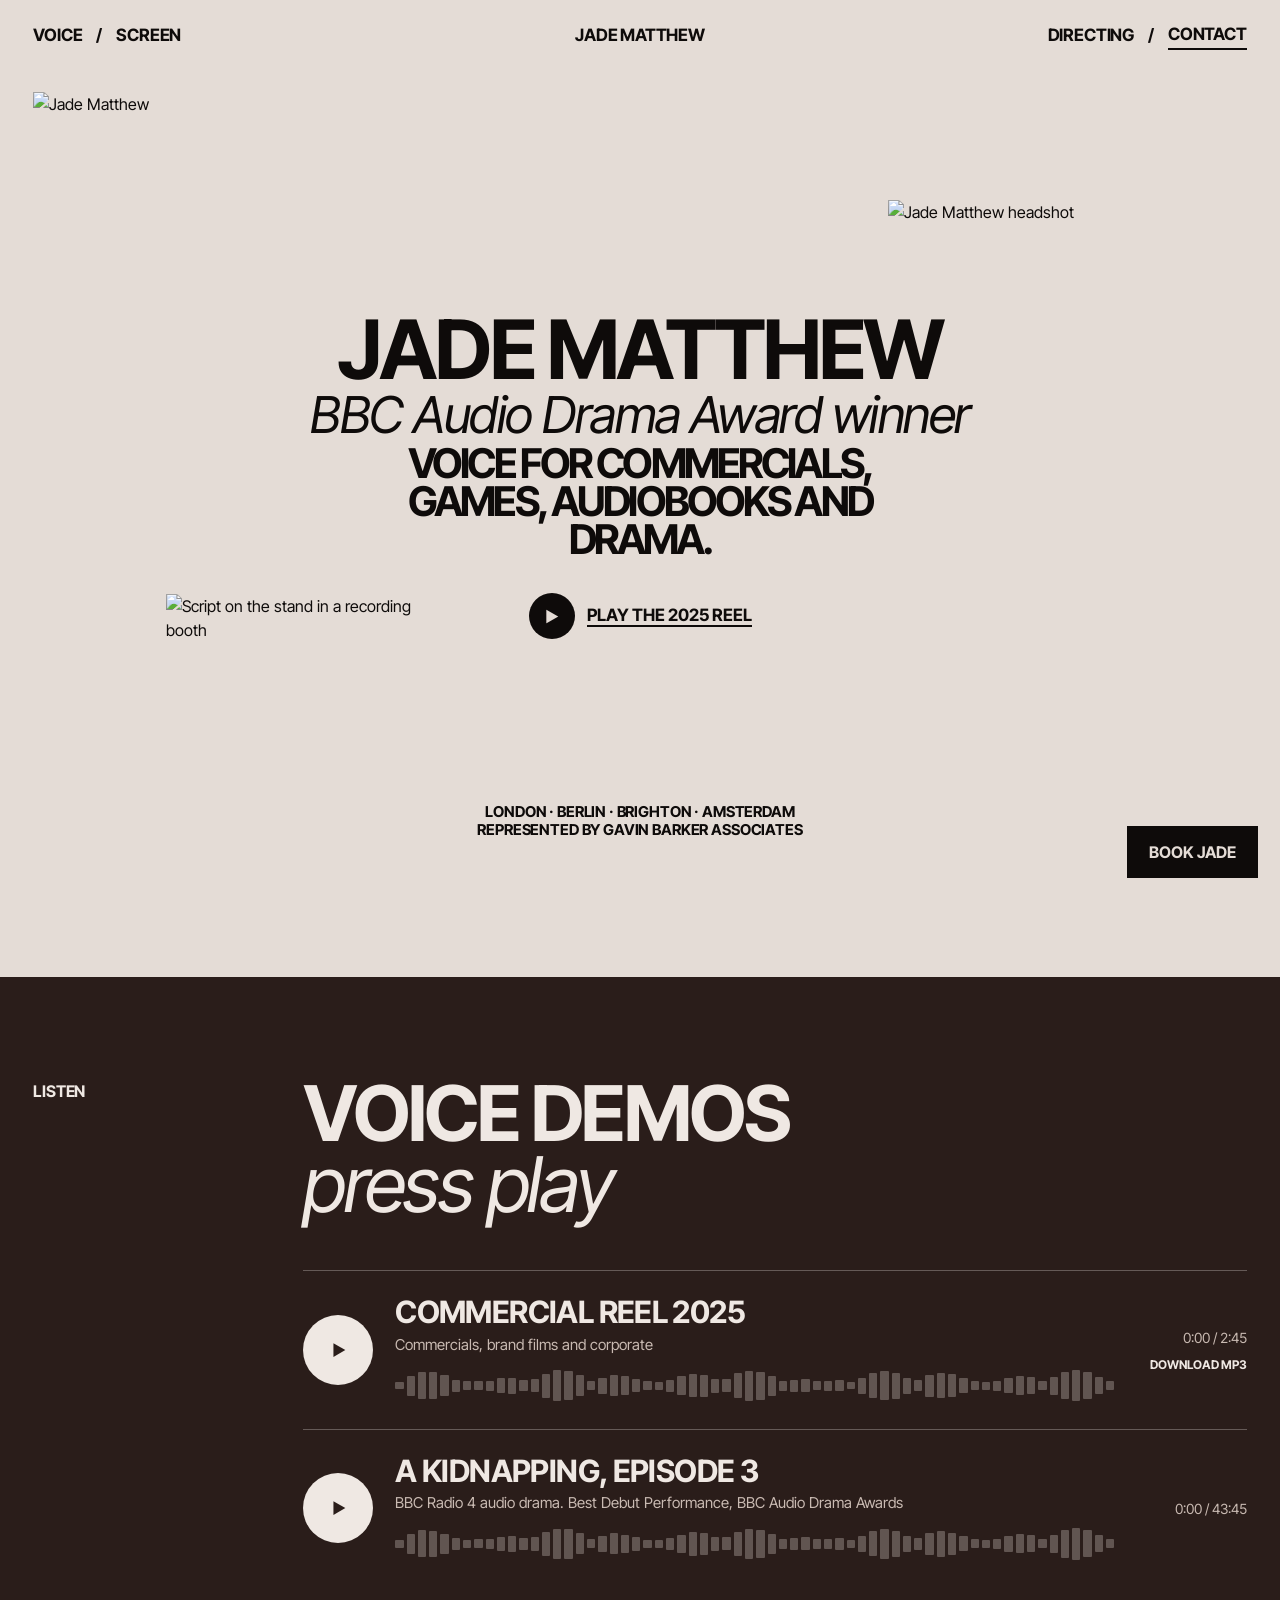
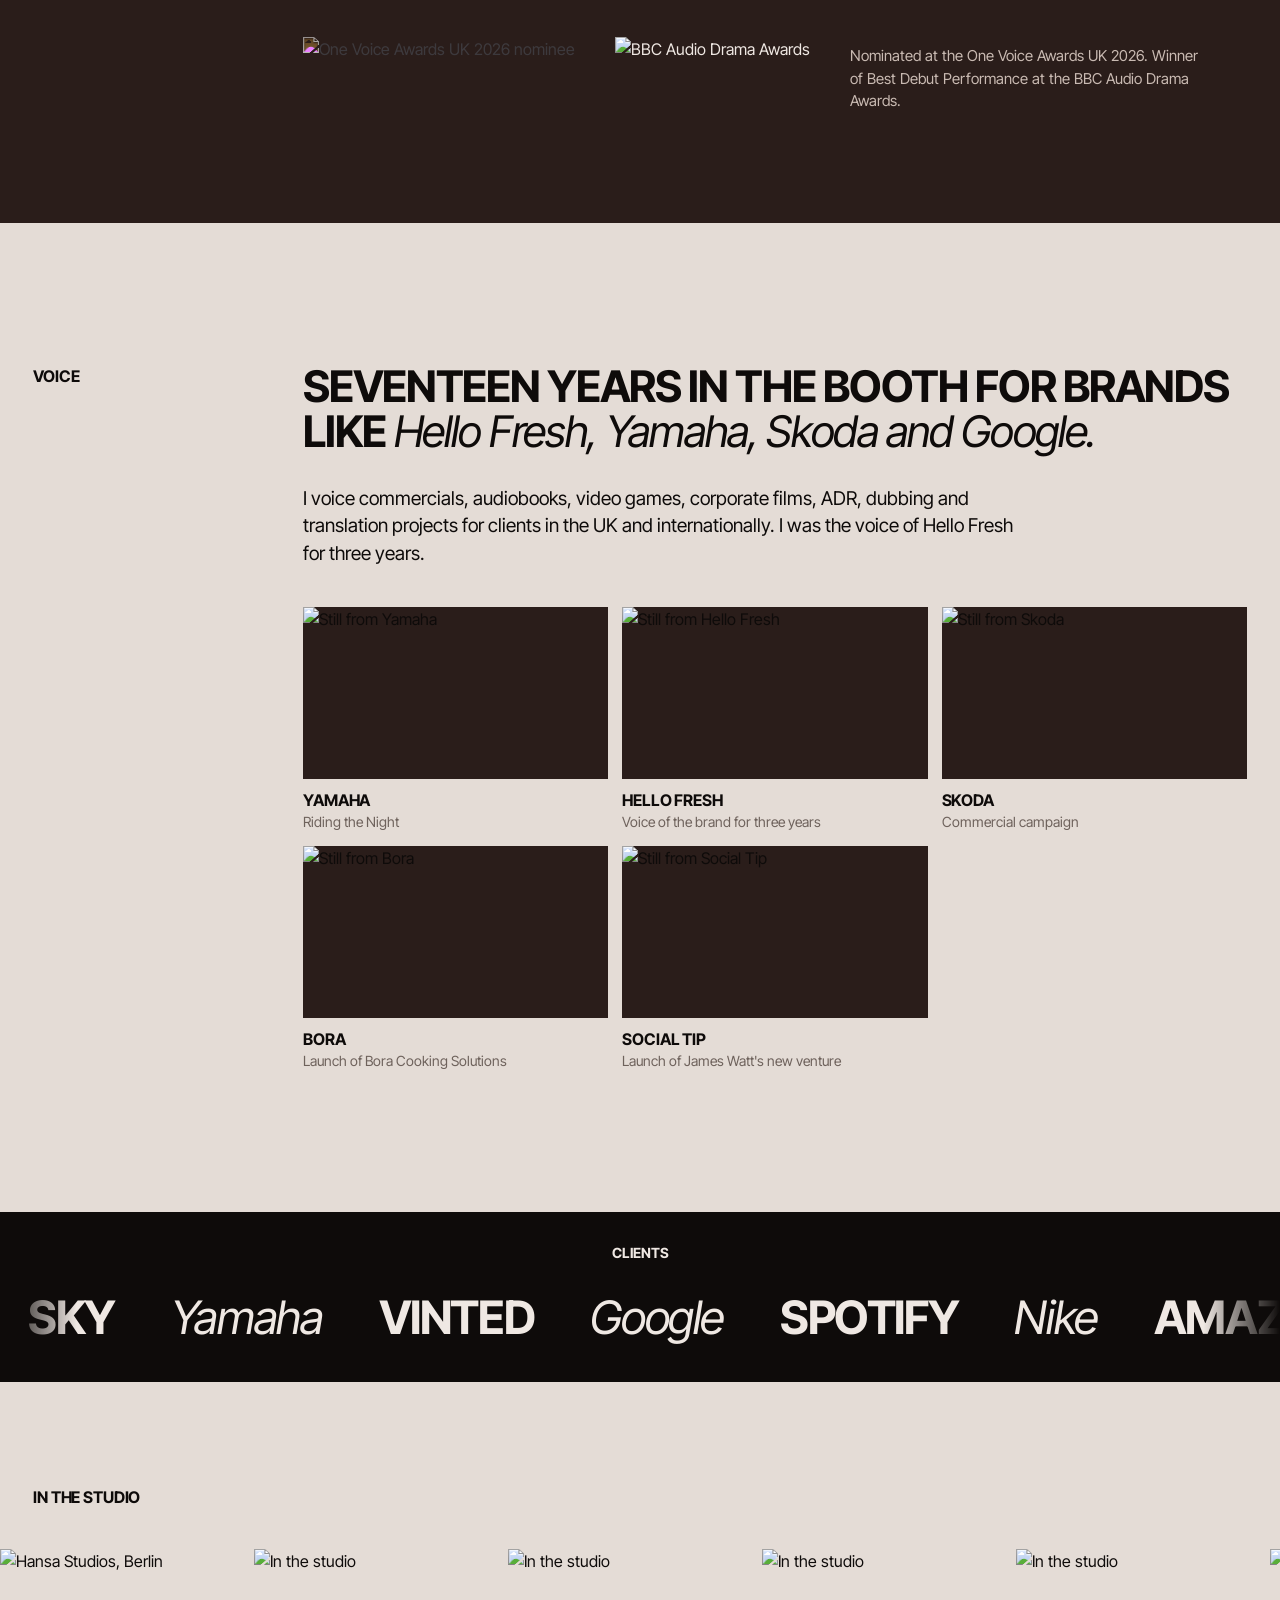
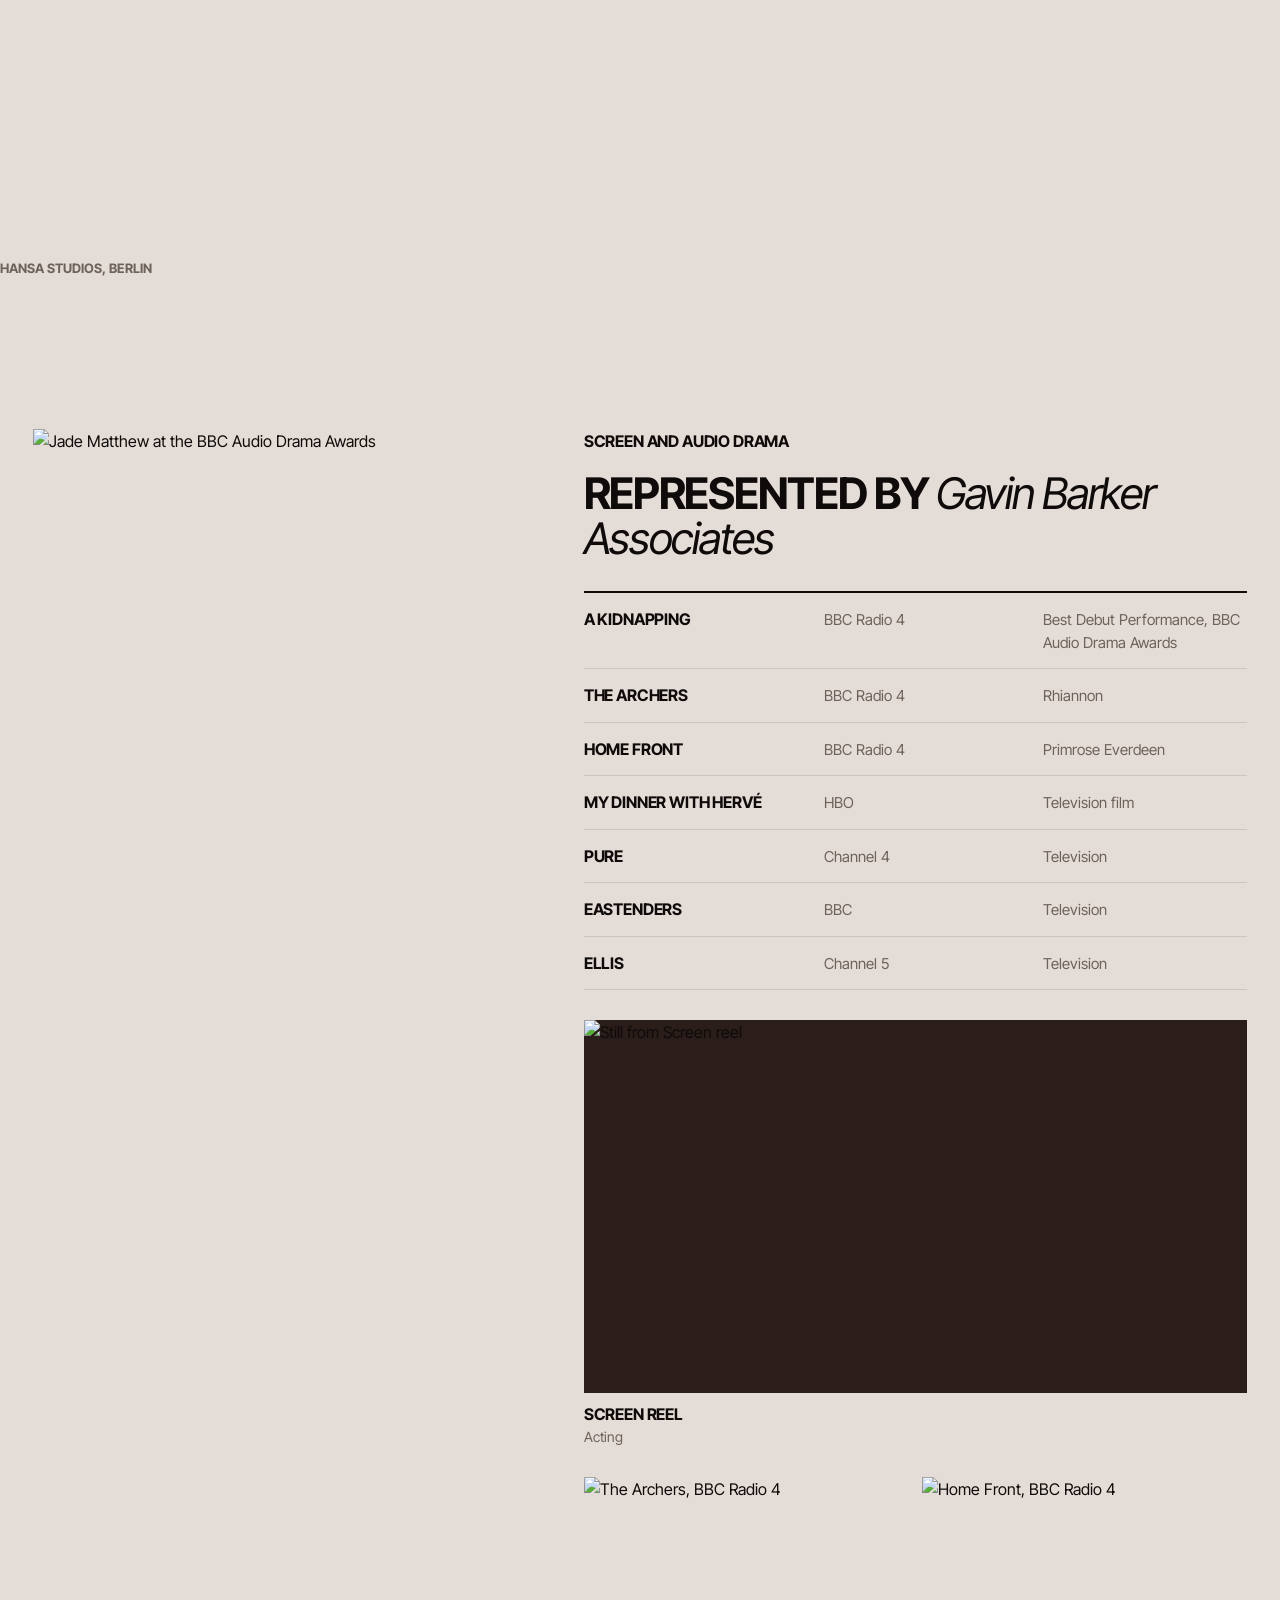
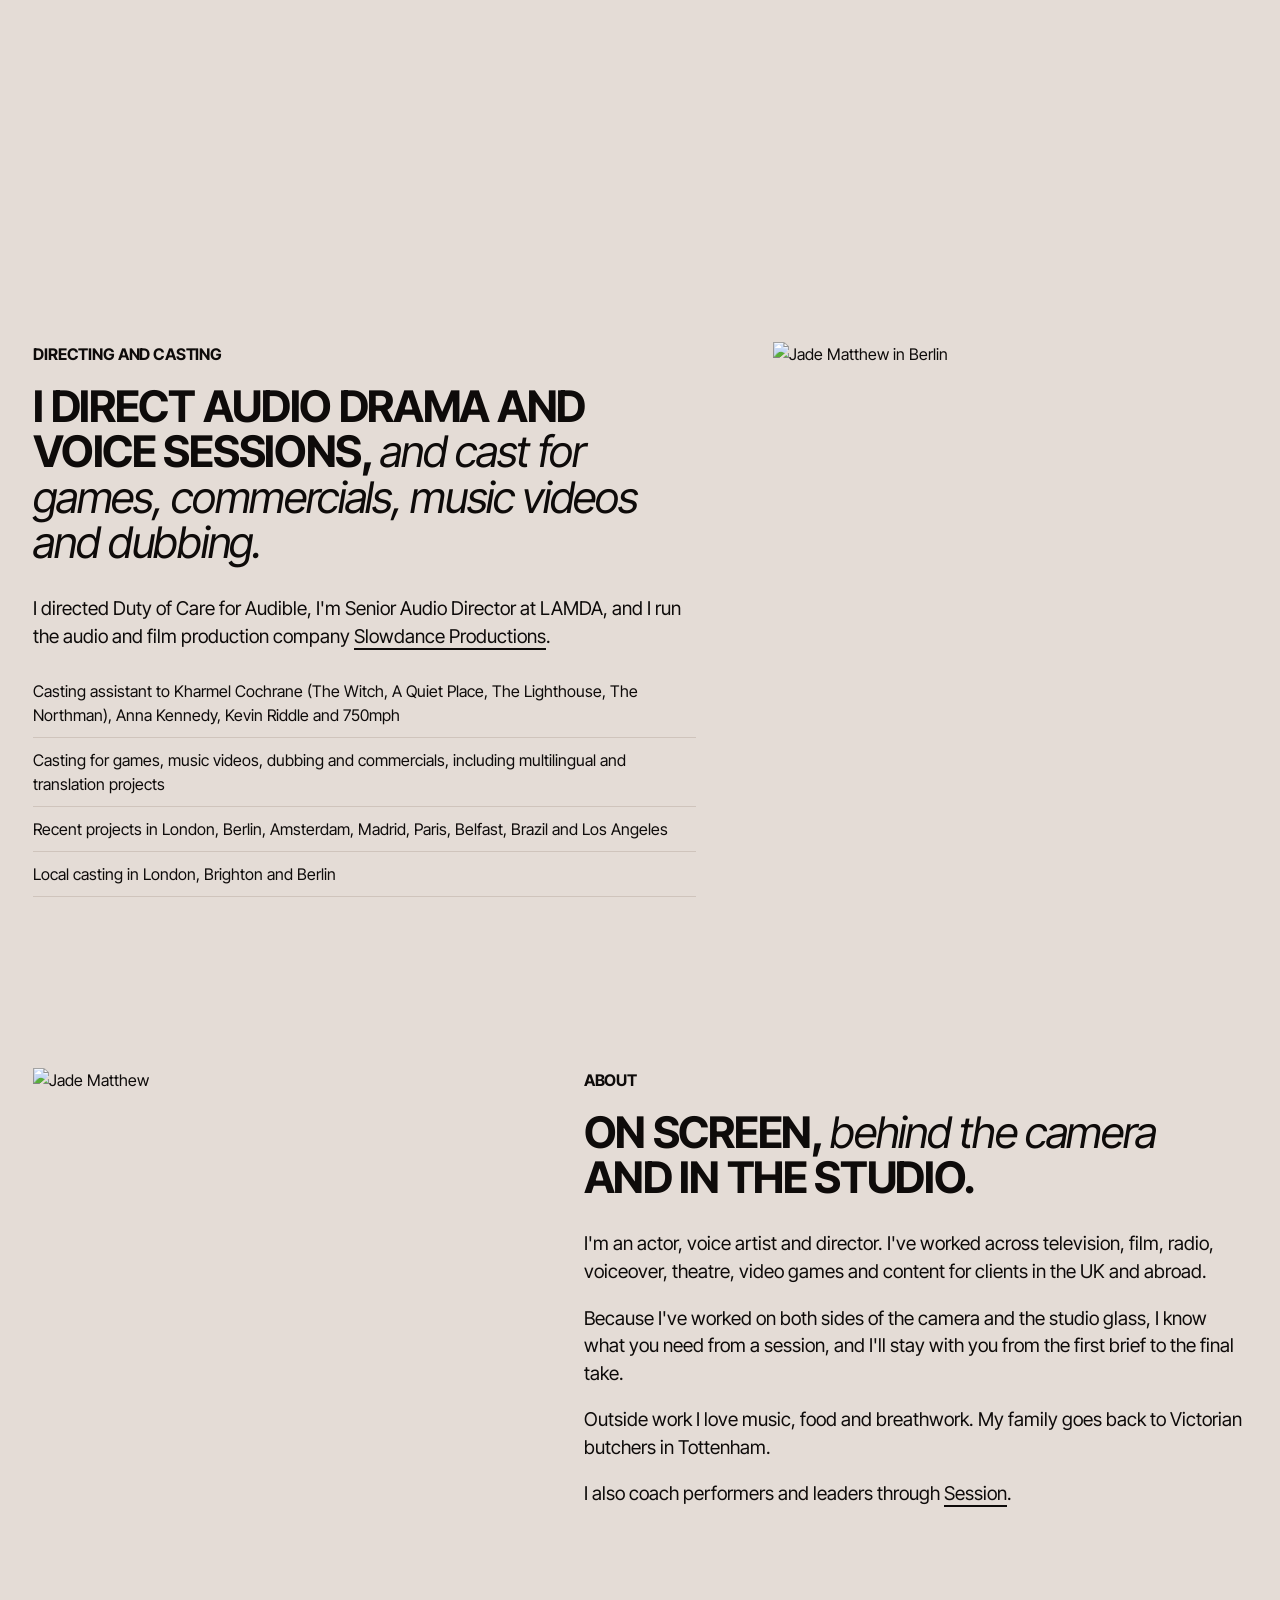
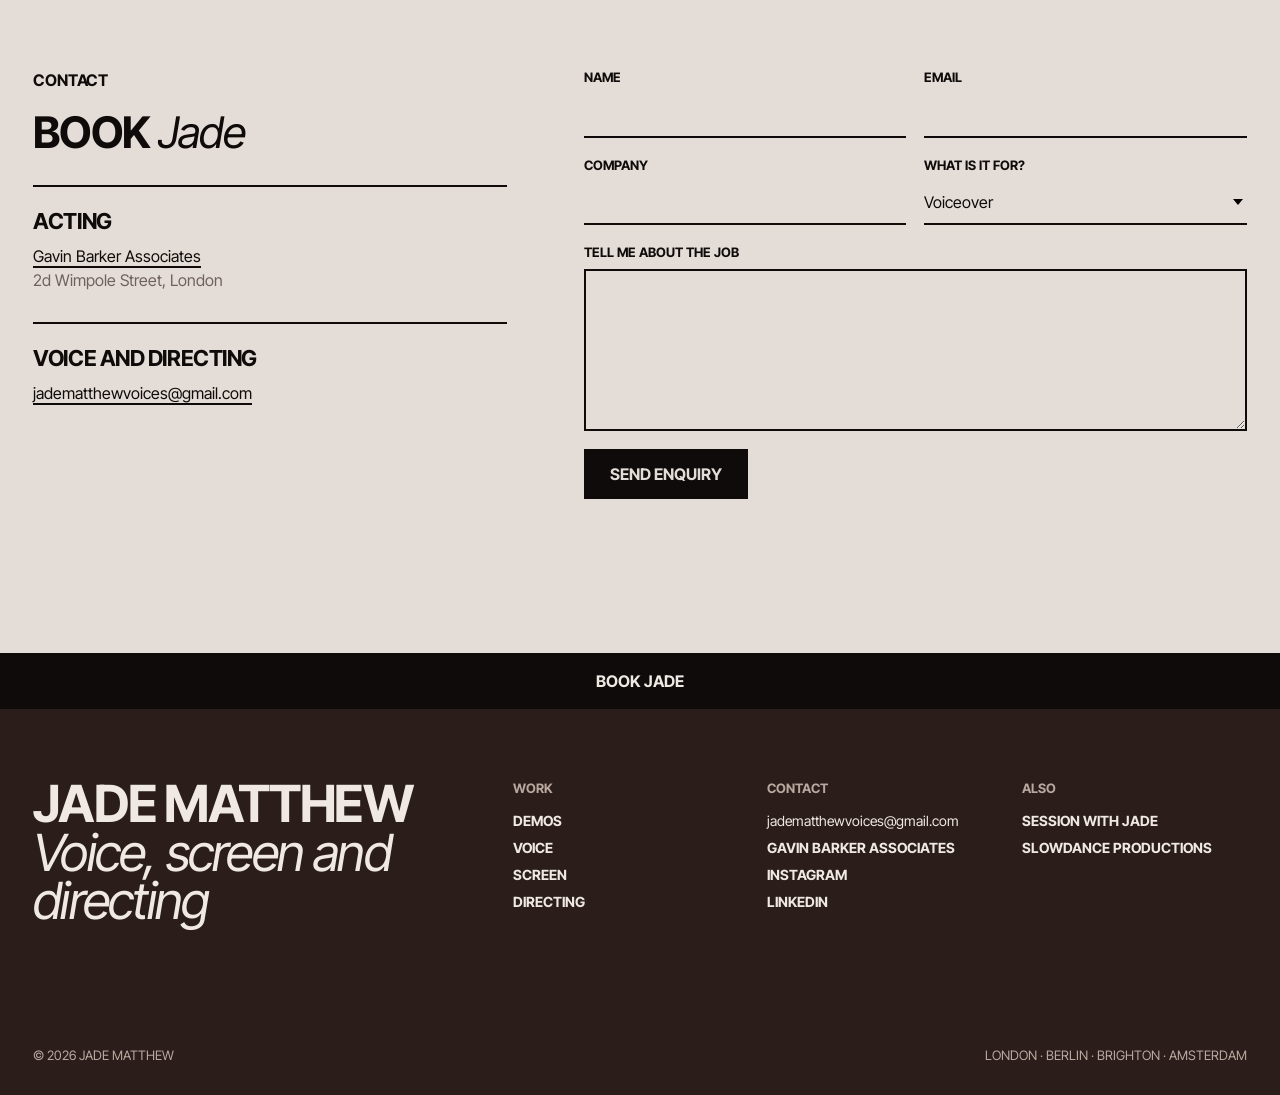
==== index.html @ bfa7f486 "Jade Matthew website Co-Authored-By: Claude Opus 5.5 <noreply@anthropic.com> Claude-Session: https:/" ====
<!doctype html>
<html lang="en-GB">
<head>
<meta charset="utf-8">
<meta name="viewport" content="width=device-width, initial-scale=1">
<title>Jade Matthew · Voice artist, actor and director · London and Berlin</title>
<meta name="description" content="BBC Audio Drama Award winning voice artist, actor and director. Commercial reel, audio drama, screen credits and casting. Represented by Gavin Barker Associates.">
<meta property="og:title" content="Jade Matthew · Voice artist, actor and director · London and Berlin">
<meta property="og:description" content="BBC Audio Drama Award winning voice artist, actor and director. Commercial reel, audio drama, screen credits and casting. Represented by Gavin Barker Associates.">
<meta property="og:image" content="https://images.squarespace-cdn.com/content/v1/655c7f4793fcc243c60bab72/cfca4a6b-8adb-4455-a04c-2771d8c14644/headshot+new+3+%281%29.jpg?format=1200w">
<meta name="twitter:card" content="summary_large_image">
<link rel="icon" href="assets/favicon.svg" type="image/svg+xml">
<link rel="preconnect" href="https://fonts.googleapis.com">
<link rel="preconnect" href="https://fonts.gstatic.com" crossorigin>
<link href="https://fonts.googleapis.com/css2?family=Inter+Tight:ital,wght@0,400;0,700;1,400&display=swap" rel="stylesheet">
<link rel="stylesheet" href="assets/style.css">
</head>
<body>
<a class="skip" href="#main">Skip to content</a>
<header class="head">
  <div class="wrap">
    <nav aria-label="Main"><a href="#voice">Voice</a><span>/</span><a href="#screen">Screen</a></nav>
    <a class="name" href="index.html">Jade Matthew</a>
    <nav class="r" aria-label="More"><a href="#directing">Directing</a><span>/</span><a class="u" href="#contact">Contact</a></nav>
    <button class="menu-btn" type="button" data-open-menu>Menu</button>
  </div>
</header>
<div class="menu" id="menu" aria-hidden="true">
  <div class="wrap top"><a class="name cap" href="index.html">Jade Matthew</a><button class="menu-btn" style="display:block" type="button" data-close-menu>Close</button></div>
  <ul>
    <li><a href="#listen">Listen</a></li>
    <li><a href="#voice">Voice</a></li>
    <li><a href="#screen">Screen</a></li>
    <li><a href="#directing">Directing</a></li>
    <li><a href="#about">About</a></li>
    <li><a href="#contact">Contact</a></li>
  </ul>
</div>
<a class="float" href="#contact">Book Jade</a>

<main id="main">

  <section class="hero" style="padding-top:92px">
    <div class="stage">
      <div class="pic p1"><img src="https://images.squarespace-cdn.com/content/v1/655c7f4793fcc243c60bab72/8c7c8bd6-b545-4d45-8db2-8ce2c8eeab4a/headshot+new+1+%281%29.jpg?format=1000w" alt="Jade Matthew" fetchpriority="high"></div>
      <div class="pic p2"><img src="https://images.squarespace-cdn.com/content/v1/655c7f4793fcc243c60bab72/cfca4a6b-8adb-4455-a04c-2771d8c14644/headshot+new+3+%281%29.jpg?format=1200w" alt="Jade Matthew headshot"></div>
      <div class="pic p3"><img src="https://images.squarespace-cdn.com/content/v1/655c7f4793fcc243c60bab72/29f53e1d-528b-46e5-a978-f1805aaaa6ec/IMG_8835+Small.jpeg?format=900w" alt="Script on the stand in a recording booth"></div>
      <div class="copy">
        <h1>Jade Matthew<em>BBC Audio Drama Award winner</em><span class="small">Voice for commercials, games, audiobooks and drama.</span></h1>
        <button class="play-hero" type="button" data-play-reel><span class="dot">▶</span><span class="u">Play the 2025 reel</span></button>
      </div>
      <p class="base">London · Berlin · Brighton · Amsterdam<br>Represented by Gavin Barker Associates</p>
    </div>
  </section>

  <div class="demos" id="listen">
    <div class="wrap lr">
      <p class="lab">Listen</p>
      <div>
        <h2>Voice demos<br><em>press play</em></h2>
        <div class="player reveal" data-title="Commercial Reel 2025" data-seed="1">
          <button class="pbtn" type="button" aria-label="Play Commercial Reel 2025"><svg class="i-play" viewBox="0 0 24 24" fill="currentColor" aria-hidden="true"><path d="M7 4.5v15l13-7.5z"/></svg><svg class="i-pause" viewBox="0 0 24 24" fill="currentColor" aria-hidden="true"><path d="M6 4h4v16H6zM14 4h4v16h-4z"/></svg></button>
          <div class="pinfo"><h3>Commercial Reel 2025</h3><p>Commercials, brand films and corporate</p><div class="bar" aria-hidden="true"></div></div>
          <div class="ptime"><span class="cur">0:00</span> / <span class="dur">2:45</span><a href="https://static1.squarespace.com/static/655c7f4793fcc243c60bab72/t/682c7b0ee7773238991bf994/1747745560032/Jade+Matthew+-+Commercial+Reel+2025+.mp3" download>Download MP3</a></div>
          <audio preload="none" src="https://static1.squarespace.com/static/655c7f4793fcc243c60bab72/t/682c7b0ee7773238991bf994/1747745560032/Jade+Matthew+-+Commercial+Reel+2025+.mp3"></audio>
        </div>
        <div class="player reveal" data-title="A Kidnapping, Episode 3" data-seed="2">
          <button class="pbtn" type="button" aria-label="Play A Kidnapping, Episode 3"><svg class="i-play" viewBox="0 0 24 24" fill="currentColor" aria-hidden="true"><path d="M7 4.5v15l13-7.5z"/></svg><svg class="i-pause" viewBox="0 0 24 24" fill="currentColor" aria-hidden="true"><path d="M6 4h4v16H6zM14 4h4v16h-4z"/></svg></button>
          <div class="pinfo"><h3>A Kidnapping, Episode 3</h3><p>BBC Radio 4 audio drama. Best Debut Performance, BBC Audio Drama Awards</p><div class="bar" aria-hidden="true"></div></div>
          <div class="ptime"><span class="cur">0:00</span> / <span class="dur">43:45</span></div>
          <audio preload="none" src="https://static1.squarespace.com/static/655c7f4793fcc243c60bab72/t/68304b24d1ab0a018ae39813/1747995388574/A_KIDNAPPING_Ep3of3_PLN403_144A8081_wth_S.mp3"></audio>
        </div>
        <div class="badges reveal">
          <img class="ova" src="https://images.squarespace-cdn.com/content/v1/655c7f4793fcc243c60bab72/63ac7b24-4c77-4265-90be-36c90778c8be/OVAUK26+Nominee+Badge_Black+Only.png?format=500w" alt="One Voice Awards UK 2026 nominee">
          <img src="https://images.squarespace-cdn.com/content/v1/655c7f4793fcc243c60bab72/4065eee2-e520-47d4-bdbb-5c99a8ea871e/bbcaudiodrama.jpg?format=400w" alt="BBC Audio Drama Awards">
          <p>Nominated at the One Voice Awards UK 2026. Winner of Best Debut Performance at the BBC Audio Drama Awards.</p>
        </div>
      </div>
    </div>
  </div>

  <section id="voice">
    <div class="wrap lr">
      <p class="lab">Voice</p>
      <div>
        <p class="big reveal">Seventeen years in the booth for brands like <em>Hello Fresh, Yamaha, Skoda and Google.</em></p>
        <p class="lede reveal">I voice commercials, audiobooks, video games, corporate films, ADR, dubbing and translation projects for clients in the UK and internationally. I was the voice of Hello Fresh for three years.</p>
        <div class="vgrid">
        <button class="vcard reveal" type="button" data-video="assets/video/yamaha.mp4">
          <div class="th"><img src="https://video.squarespace-cdn.com/content/v1/655c7f4793fcc243c60bab72/3492c799-06c8-4136-8cd5-37cc0795a0f8/thumbnail" alt="Still from Yamaha" loading="lazy"><span class="pl"><svg viewBox="0 0 24 24" fill="currentColor" aria-hidden="true"><path d="M7 4.5v15l13-7.5z"/></svg></span></div>
          <div class="vt">Yamaha</div><div class="vs">Riding the Night</div>
        </button>
        <button class="vcard reveal" type="button" data-video="assets/video/hello-fresh.mp4">
          <div class="th"><img src="https://video.squarespace-cdn.com/content/v1/655c7f4793fcc243c60bab72/6f0d4008-b2ba-4bc7-88c5-ec7f7173eaaf/thumbnail" alt="Still from Hello Fresh" loading="lazy"><span class="pl"><svg viewBox="0 0 24 24" fill="currentColor" aria-hidden="true"><path d="M7 4.5v15l13-7.5z"/></svg></span></div>
          <div class="vt">Hello Fresh</div><div class="vs">Voice of the brand for three years</div>
        </button>
        <button class="vcard reveal" type="button" data-video="assets/video/skoda.mp4">
          <div class="th"><img src="https://video.squarespace-cdn.com/content/v1/655c7f4793fcc243c60bab72/4c3a180e-6504-4ca5-b5da-edb795f2e7b2/thumbnail" alt="Still from Skoda" loading="lazy"><span class="pl"><svg viewBox="0 0 24 24" fill="currentColor" aria-hidden="true"><path d="M7 4.5v15l13-7.5z"/></svg></span></div>
          <div class="vt">Skoda</div><div class="vs">Commercial campaign</div>
        </button>
        <button class="vcard reveal" type="button" data-video="assets/video/bora.mp4">
          <div class="th"><img src="https://video.squarespace-cdn.com/content/v1/655c7f4793fcc243c60bab72/85426557-fdd3-4845-aa70-c1e65869df1a/thumbnail" alt="Still from Bora" loading="lazy"><span class="pl"><svg viewBox="0 0 24 24" fill="currentColor" aria-hidden="true"><path d="M7 4.5v15l13-7.5z"/></svg></span></div>
          <div class="vt">Bora</div><div class="vs">Launch of Bora Cooking Solutions</div>
        </button>
        <button class="vcard reveal" type="button" data-video="assets/video/social-tip.mp4">
          <div class="th"><img src="https://video.squarespace-cdn.com/content/v1/655c7f4793fcc243c60bab72/84dc003d-2062-4d90-85b7-d5c60edd5b75/thumbnail" alt="Still from Social Tip" loading="lazy"><span class="pl"><svg viewBox="0 0 24 24" fill="currentColor" aria-hidden="true"><path d="M7 4.5v15l13-7.5z"/></svg></span></div>
          <div class="vt">Social Tip</div><div class="vs">Launch of James Watt&#x27;s new venture</div>
        </button>
        </div>
      </div>
    </div>
  </section>

  <div class="band">
    <p>Clients</p>
    <div class="marquee" aria-label="Sky, Yamaha, Vinted, Google, Spotify, Nike, Amazon, Gaviscon, Elastoplast, Hello Fresh, Benefit Cosmetics, Volkswagen, Deutsche Bank, Adidas, Reebok, Wayfair, Braun, Champions League, Chelsea FC, Barclays, Notino"><div class="track"><span>Sky</span><span>Yamaha</span><span>Vinted</span><span>Google</span><span>Spotify</span><span>Nike</span><span>Amazon</span><span>Gaviscon</span><span>Elastoplast</span><span>Hello Fresh</span><span>Benefit Cosmetics</span><span>Volkswagen</span><span>Deutsche Bank</span><span>Adidas</span><span>Reebok</span><span>Wayfair</span><span>Braun</span><span>Champions League</span><span>Chelsea FC</span><span>Barclays</span><span>Notino</span><span>Sky</span><span>Yamaha</span><span>Vinted</span><span>Google</span><span>Spotify</span><span>Nike</span><span>Amazon</span><span>Gaviscon</span><span>Elastoplast</span><span>Hello Fresh</span><span>Benefit Cosmetics</span><span>Volkswagen</span><span>Deutsche Bank</span><span>Adidas</span><span>Reebok</span><span>Wayfair</span><span>Braun</span><span>Champions League</span><span>Chelsea FC</span><span>Barclays</span><span>Notino</span></div></div>
  </div>

  <section id="studio" style="padding-top:clamp(70px,8vw,110px)">
    <div class="wrap"><p class="lab">In the studio</p></div>
    <div class="strip">
      <figure><img src="https://images.squarespace-cdn.com/content/v1/655c7f4793fcc243c60bab72/b4832c26-4d00-4788-84d7-85704521e055/IMG_2992+Small.jpeg?format=800w" alt="Hansa Studios, Berlin" loading="lazy"><figcaption>Hansa Studios, Berlin</figcaption></figure>
      <figure><img src="https://images.squarespace-cdn.com/content/v1/655c7f4793fcc243c60bab72/29f53e1d-528b-46e5-a978-f1805aaaa6ec/IMG_8835+Small.jpeg?format=800w" alt="In the studio" loading="lazy"></figure>
      <figure><img src="https://images.squarespace-cdn.com/content/v1/655c7f4793fcc243c60bab72/c103cfc5-d620-4d30-8305-e6b0c806df02/IMG_0945+Small.jpeg?format=800w" alt="In the studio" loading="lazy"></figure>
      <figure><img src="https://images.squarespace-cdn.com/content/v1/655c7f4793fcc243c60bab72/5b4d91ca-101d-4238-ba20-7af4305dbf5a/IMG_2573+Small.jpeg?format=800w" alt="In the studio" loading="lazy"></figure>
      <figure><img src="https://images.squarespace-cdn.com/content/v1/655c7f4793fcc243c60bab72/863ec47e-566e-486c-ba23-4a7dea26e58b/IMG_7690.jpg?format=800w" alt="In the studio" loading="lazy"></figure>
      <figure><img src="https://images.squarespace-cdn.com/content/v1/655c7f4793fcc243c60bab72/be712a5f-b61e-464b-a318-6e2626fd6a91/D634677E-49B6-4837-9812-42400E631D64.jpg?format=800w" alt="In the studio" loading="lazy"></figure>
      <figure><img src="https://images.squarespace-cdn.com/content/v1/655c7f4793fcc243c60bab72/f9217cf3-b726-405d-af4e-d0ed546c6e17/IMG_6760+Small.jpeg?format=800w" alt="In the studio" loading="lazy"></figure>
      <figure><img src="https://images.squarespace-cdn.com/content/v1/655c7f4793fcc243c60bab72/bcc74586-b2b6-4c94-8037-5fe3fa9e62c0/IMG_7351.PNG?format=800w" alt="In the studio" loading="lazy"></figure>
      <figure><img src="https://images.squarespace-cdn.com/content/v1/655c7f4793fcc243c60bab72/42b8c1c6-954f-452d-b840-51616d10974a/IMG_2332+Small.jpeg?format=800w" alt="In the studio" loading="lazy"></figure>
    </div>
  </section>

  <section id="screen">
    <div class="wrap split">
      <div class="reveal"><img src="https://images.squarespace-cdn.com/content/v1/655c7f4793fcc243c60bab72/070e8c30-5666-4daa-9faa-9485af965033/awards.jpeg?format=1200w" alt="Jade Matthew at the BBC Audio Drama Awards"></div>
      <div>
        <p class="lab">Screen and audio drama</p>
        <p class="big reveal">Represented by <em><a href="https://www.gavinbarkerassociates.co.uk" target="_blank" rel="noopener">Gavin Barker Associates</a></em></p>
        <ul class="credits reveal">
          <li><b>A Kidnapping</b><span>BBC Radio 4</span><span>Best Debut Performance, BBC Audio Drama Awards</span></li>
          <li><b>The Archers</b><span>BBC Radio 4</span><span>Rhiannon</span></li>
          <li><b>Home Front</b><span>BBC Radio 4</span><span>Primrose Everdeen</span></li>
          <li><b>My Dinner with Hervé</b><span>HBO</span><span>Television film</span></li>
          <li><b>Pure</b><span>Channel 4</span><span>Television</span></li>
          <li><b>EastEnders</b><span>BBC</span><span>Television</span></li>
          <li><b>Ellis</b><span>Channel 5</span><span>Television</span></li>
        </ul>
        <div class="vgrid" style="grid-template-columns:1fr;margin-top:0">
        <button class="vcard reveal" type="button" data-video="assets/video/screen-reel.mp4">
          <div class="th"><img src="https://video.squarespace-cdn.com/content/v1/655c7f4793fcc243c60bab72/56f26c18-54ec-407c-9a2c-8973f04e9b58/thumbnail" alt="Still from Screen reel" loading="lazy"><span class="pl"><svg viewBox="0 0 24 24" fill="currentColor" aria-hidden="true"><path d="M7 4.5v15l13-7.5z"/></svg></span></div>
          <div class="vt">Screen reel</div><div class="vs">Acting</div>
        </button>
        </div>
        <div class="art">
          <img src="https://images.squarespace-cdn.com/content/v1/655c7f4793fcc243c60bab72/ffd009fa-9936-4946-9b0c-6aae08e67ecc/the+archers.jpg?format=700w" alt="The Archers, BBC Radio 4" loading="lazy">
          <img src="https://images.squarespace-cdn.com/content/v1/655c7f4793fcc243c60bab72/b08aced7-69f7-4ace-b8d4-8c61af5325e0/homefront.jpg?format=700w" alt="Home Front, BBC Radio 4" loading="lazy">
        </div>
      </div>
    </div>
  </section>

  <section id="directing">
    <div class="wrap split rev">
      <div>
        <p class="lab">Directing and casting</p>
        <p class="big reveal">I direct audio drama and voice sessions, <em>and cast for games, commercials, music videos and dubbing.</em></p>
        <p class="lede reveal">I directed Duty of Care for Audible, I'm Senior Audio Director at LAMDA, and I run the audio and film production company <a class="u" href="https://www.slowdanceproductions.com" target="_blank" rel="noopener">Slowdance Productions</a>.</p>
        <ul class="tick reveal">
          <li>Casting assistant to Kharmel Cochrane (The Witch, A Quiet Place, The Lighthouse, The Northman), Anna Kennedy, Kevin Riddle and 750mph</li>
          <li>Casting for games, music videos, dubbing and commercials, including multilingual and translation projects</li>
          <li>Recent projects in London, Berlin, Amsterdam, Madrid, Paris, Belfast, Brazil and Los Angeles</li>
          <li>Local casting in London, Brighton and Berlin</li>
        </ul>
      </div>
      <div class="reveal"><img src="https://images.squarespace-cdn.com/content/v1/655c7f4793fcc243c60bab72/2d8caa6b-a850-4e2a-87d5-de991749111c/IMG_3264.jpg?format=1200w" alt="Jade Matthew in Berlin" loading="lazy"></div>
    </div>
  </section>

  <section id="about">
    <div class="wrap split">
      <div class="reveal"><img src="https://images.squarespace-cdn.com/content/v1/655c7f4793fcc243c60bab72/c174b965-e887-4578-a93c-472204d40ec9/JADE+MATTHEW+VOICEOVER+ARTIST+BW+1+%281%29+%281%29.jpg?format=1200w" alt="Jade Matthew" loading="lazy"></div>
      <div>
        <p class="lab">About</p>
        <p class="big reveal">On screen, <em>behind the camera</em> and in the studio.</p>
        <p class="lede reveal">I'm an actor, voice artist and director. I've worked across television, film, radio, voiceover, theatre, video games and content for clients in the UK and abroad.</p>
        <p class="lede reveal">Because I've worked on both sides of the camera and the studio glass, I know what you need from a session, and I'll stay with you from the first brief to the final take.</p>
        <p class="lede reveal">Outside work I love music, food and breathwork. My family goes back to Victorian butchers in Tottenham.</p>
        <p class="lede reveal">I also coach performers and leaders through <a class="u" href="https://sessionwithjade.com" target="_blank" rel="noopener">Session</a>.</p>
      </div>
    </div>
  </section>

  <section id="contact">
    <div class="wrap contact-wrap">
      <div>
        <p class="lab">Contact</p>
        <p class="big">Book <em>Jade</em></p>
        <div class="agent"><h3>Acting</h3><p><a class="u" href="https://www.gavinbarkerassociates.co.uk" target="_blank" rel="noopener">Gavin Barker Associates</a><br>2d Wimpole Street, London</p></div>
        <div class="agent"><h3>Voice and directing</h3><p><a class="u" href="mailto:jadematthewvoices@gmail.com">jadematthewvoices@gmail.com</a></p></div>
      </div>
      <form class="enq" action="https://formsubmit.co/jadematthewvoices@gmail.com" method="POST">
        <input type="hidden" name="_subject" value="New enquiry from jadematthew.co.uk">
        <input type="hidden" name="_template" value="table">
        <input type="hidden" name="_captcha" value="false">
        <input type="hidden" name="_next" value="">
        <input type="text" name="_honey" class="hp" tabindex="-1" autocomplete="off" aria-hidden="true">
        <div class="f2">
          <label>Name<input type="text" name="name" required autocomplete="name"></label>
          <label>Email<input type="email" name="email" required autocomplete="email"></label>
        </div>
        <div class="f2">
          <label>Company<input type="text" name="company" autocomplete="organization"></label>
          <label>What is it for?
            <select name="type"><option>Voiceover</option><option>Acting</option><option>Directing or casting</option><option>Something else</option></select>
          </label>
        </div>
        <label>Tell me about the job<textarea name="message" rows="6" required></textarea></label>
        <button class="btn" type="submit">Send enquiry</button>
      </form>
    </div>
  </section>

</main>
<a class="cta" href="#contact">Book Jade</a>
<footer class="foot">
  <div class="wrap">
    <div class="grid">
      <div><p class="fname">Jade Matthew<em>Voice, screen and directing</em></p></div>
      <div><h4>Work</h4><ul>
        <li><a href="#listen">Demos</a></li><li><a href="#voice">Voice</a></li><li><a href="#screen">Screen</a></li><li><a href="#directing">Directing</a></li>
      </ul></div>
      <div><h4>Contact</h4><ul>
        <li class="plain"><a href="mailto:jadematthewvoices@gmail.com">jadematthewvoices@gmail.com</a></li>
        <li><a href="https://www.gavinbarkerassociates.co.uk" target="_blank" rel="noopener">Gavin Barker Associates</a></li>
        <li><a href="https://www.instagram.com/jade.matthew" target="_blank" rel="noopener">Instagram</a></li>
        <li><a href="https://www.linkedin.com/in/jade-matthew-038a9480/" target="_blank" rel="noopener">LinkedIn</a></li>
      </ul></div>
      <div><h4>Also</h4><ul>
        <li><a href="https://sessionwithjade.com" target="_blank" rel="noopener">Session with Jade</a></li>
        <li><a href="https://www.slowdanceproductions.com" target="_blank" rel="noopener">Slowdance Productions</a></li>
      </ul></div>
    </div>
    <div class="base"><span>© <span id="year">2026</span> Jade Matthew</span><span>London · Berlin · Brighton · Amsterdam</span></div>
  </div>
</footer>
<div class="modal" role="dialog" aria-modal="true" aria-label="Video"><button type="button">Close</button><video controls playsinline></video></div>
<script src="assets/site.js"></script>
</body>
</html>
---- assets/style.css ----
/* Jade Matthew
   Same system as sessionwithjade.com and Slowdance, in a warm stone and brown palette. */

:root {
  --bg: #E4DCD6;
  --ink: #0E0B0A;
  --mute: #6E625C;
  --soft: #CFC4BC;
  --brown: #2A1D1A;
  --cream: #EFE8E3;
  --sans: "Inter Tight", "Helvetica Neue", Helvetica, Arial, sans-serif;
  --g: clamp(16px, 2.6vw, 40px);
  --max: 1440px;
}

*, *::before, *::after { box-sizing: border-box; }
html { -webkit-text-size-adjust: 100%; scroll-behavior: smooth; }
body { margin: 0; background: var(--bg); color: var(--ink); font: 400 16px/1.5 var(--sans); -webkit-font-smoothing: antialiased; }
img { display: block; max-width: 100%; height: auto; }
a { color: inherit; text-decoration: none; }
p { margin: 0 0 1em; }
h1, h2, h3 { margin: 0; font-weight: 700; }
.wrap { max-width: var(--max); margin: 0 auto; padding: 0 var(--g); }
.skip { position: absolute; left: -9999px; }
.skip:focus { left: var(--g); top: var(--g); background: var(--ink); color: var(--bg); padding: 8px 12px; z-index: 100; }
.cap { text-transform: uppercase; font-weight: 700; letter-spacing: -.01em; }
.u { border-bottom: 2px solid currentColor; }
.mute { color: var(--mute); }

/* ---------- Header ---------- */
.head { position: fixed; inset: 0 0 auto 0; z-index: 50; background: var(--bg); }
.head .wrap { display: grid; grid-template-columns: 1fr auto 1fr; align-items: center; height: 72px; }
.head nav { display: flex; gap: 10px; align-items: center; font-weight: 700; text-transform: uppercase; letter-spacing: -.01em; font-size: 17px; }
.head nav.r { justify-content: flex-end; }
.head nav span { padding: 0 4px; }
.head .name { font-weight: 700; text-transform: uppercase; font-size: 17px; letter-spacing: -.01em; }
.menu-btn { display: none; background: none; border: 0; font: inherit; font-weight: 700; text-transform: uppercase; justify-self: end; cursor: pointer; padding: 8px 0; color: inherit; }
.menu { position: fixed; inset: 0; z-index: 60; background: var(--bg); display: flex; flex-direction: column; opacity: 0; visibility: hidden; transition: opacity .3s, visibility .3s; }
.menu.open { opacity: 1; visibility: visible; }
.menu .top { display: flex; justify-content: space-between; align-items: center; height: 72px; }
.menu ul { list-style: none; margin: 0; padding: 0 var(--g); flex: 1; display: flex; flex-direction: column; justify-content: center; }
.menu li a { font-size: clamp(34px, 9vw, 64px); font-weight: 700; text-transform: uppercase; line-height: 1.05; letter-spacing: -.03em; }
body.locked { overflow: hidden; }

.float { position: fixed; right: 22px; bottom: 22px; z-index: 40; background: var(--ink); color: var(--bg); padding: 14px 22px; font-weight: 700; text-transform: uppercase; letter-spacing: -.01em; transition: opacity .2s; }
.float.hide { opacity: 0; pointer-events: none; }

/* ---------- Hero collage ---------- */
.hero { position: relative; min-height: 100vh; padding: 92px 0 40px; }
.hero .stage { position: relative; max-width: var(--max); margin: 0 auto; height: calc(100vh - 132px); min-height: 640px; }
.hero .pic { position: absolute; overflow: hidden; }
.hero .pic img { width: 100%; height: 100%; object-fit: cover; }
.hero .p1 { left: var(--g); top: 0; width: 25%; aspect-ratio: 1.08; }
.hero .p2 { right: var(--g); top: 14%; width: 28%; aspect-ratio: .95; }
.hero .p3 { left: 13%; bottom: 0; width: 22%; aspect-ratio: 1.06; }
.hero .p1 img, .hero .p3 img { animation: drift 14s ease-in-out infinite alternate; }
@keyframes drift { from { transform: scale(1.06); } to { transform: scale(1); } }
.hero .copy { position: absolute; inset: 0; display: flex; flex-direction: column; align-items: center; justify-content: center; text-align: center; pointer-events: none; }
.hero h1 { font-size: clamp(42px, 6.4vw, 104px); line-height: .93; letter-spacing: -.035em; text-transform: uppercase; position: relative; z-index: 2; }
.hero h1 em { display: block; font-style: italic; font-weight: 400; text-transform: none; letter-spacing: -.03em; font-size: .62em; margin: .06em 0 .12em; }
.hero h1 .small { display: block; font-size: .5em; max-width: 13em; margin: 0 auto; }
.hero .play-hero { pointer-events: auto; margin-top: 34px; display: inline-flex; align-items: center; gap: 12px; font-weight: 700; text-transform: uppercase; background: none; border: 0; font-family: inherit; font-size: 17px; cursor: pointer; color: inherit; position: relative; z-index: 2; }
.play-hero .dot { width: 46px; height: 46px; border-radius: 50%; background: var(--ink); color: var(--bg); display: grid; place-items: center; font-size: 15px; transition: transform .25s; }
.play-hero:hover .dot { transform: scale(1.08); }
.hero .base { position: absolute; left: 0; right: 0; bottom: 6px; text-align: center; font-weight: 700; text-transform: uppercase; line-height: 1.2; font-size: 15px; letter-spacing: -.01em; }

/* ---------- Sections ---------- */
section { padding: clamp(90px, 11vw, 160px) 0 0; scroll-margin-top: 60px; }
.lr { display: grid; grid-template-columns: 240px 1fr; gap: 30px; }
.lab { font-weight: 700; text-transform: uppercase; letter-spacing: -.01em; margin: 0 0 18px; }
.big { font-size: clamp(28px, 3.4vw, 48px); line-height: 1.04; letter-spacing: -.03em; font-weight: 700; text-transform: uppercase; margin: 0 0 30px; }
.big em { font-style: italic; font-weight: 400; text-transform: none; }
.lede { font-size: 19px; line-height: 1.45; max-width: 720px; }

/* ---------- Demos ---------- */
.demos { background: var(--brown); color: var(--cream); margin-top: clamp(40px, 6vw, 80px); padding: clamp(60px, 8vw, 110px) 0; }
.demos .lab { color: var(--cream); }
.demos h2 { font-size: clamp(40px, 6vw, 92px); line-height: .92; letter-spacing: -.035em; text-transform: uppercase; margin-bottom: 50px; }
.demos h2 em { font-style: italic; font-weight: 400; text-transform: none; }
.player { display: grid; grid-template-columns: 70px 1fr auto; gap: 22px; align-items: center; padding: 26px 0; border-top: 1px solid rgba(239,232,227,.3); }
.player:last-child { border-bottom: 1px solid rgba(239,232,227,.3); }
.pbtn { width: 70px; height: 70px; border-radius: 50%; border: 0; background: var(--cream); color: var(--brown); cursor: pointer; display: grid; place-items: center; transition: transform .2s; }
.pbtn:hover { transform: scale(1.06); }
.pbtn svg { width: 22px; height: 22px; }
.pbtn .i-pause { display: none; }
.player.playing .pbtn .i-play { display: none; }
.player.playing .pbtn .i-pause { display: block; }
.pinfo h3 { font-size: clamp(22px, 2.4vw, 34px); letter-spacing: -.02em; text-transform: uppercase; line-height: 1; }
.pinfo p { margin: 6px 0 12px; color: #c9bab2; font-size: 15px; }
.bar { position: relative; height: 34px; cursor: pointer; display: flex; align-items: center; gap: 3px; }
.bar i { flex: 1; background: rgba(239,232,227,.28); border-radius: 1px; transition: background .2s; }
.bar i.on { background: var(--cream); }
.ptime { font-variant-numeric: tabular-nums; font-size: 14px; color: #c9bab2; text-align: right; min-width: 110px; }
.ptime a { display: block; margin-top: 8px; color: var(--cream); text-transform: uppercase; font-weight: 700; font-size: 12px; }
.badges { display: flex; gap: 40px; align-items: center; margin-top: 50px; flex-wrap: wrap; }
.badges img { height: 84px; width: auto; }
.badges .ova { filter: invert(1) brightness(1.4); mix-blend-mode: screen; }
.badges p { margin: 0; max-width: 360px; font-size: 15px; color: #c9bab2; }

/* ---------- Video work ---------- */
.vgrid { display: grid; grid-template-columns: repeat(3, 1fr); gap: 14px; margin-top: 40px; }
.vcard { position: relative; display: block; text-align: left; background: none; border: 0; padding: 0; font: inherit; color: inherit; cursor: default; }
.vcard .th { aspect-ratio: 16 / 9; overflow: hidden; background: var(--brown); position: relative; }
.vcard .th img { width: 100%; height: 100%; object-fit: cover; transition: transform .8s ease; }
.vcard .pl { position: absolute; left: 50%; top: 50%; width: 58px; height: 58px; margin: -29px 0 0 -29px; border-radius: 50%; background: var(--bg); display: none; place-items: center; }
.vcard .pl svg { width: 18px; height: 18px; }
.vcard.ready { cursor: pointer; }
.vcard.ready .pl { display: grid; }
.vcard.ready:hover .th img { transform: scale(1.04); }
.vcard .vt { margin-top: 12px; font-weight: 700; text-transform: uppercase; letter-spacing: -.01em; line-height: 1.15; }
.vcard .vs { color: var(--mute); font-size: 14px; margin-top: 2px; }
.modal { position: fixed; inset: 0; z-index: 90; background: rgba(14,11,10,.92); display: none; align-items: center; justify-content: center; padding: 4vw; }
.modal.open { display: flex; }
.modal video { max-width: 100%; max-height: 86vh; background: #000; }
.modal button { position: absolute; top: 18px; right: 22px; background: none; border: 0; color: var(--cream); font: 700 16px var(--sans); text-transform: uppercase; cursor: pointer; }

/* ---------- Client band ---------- */
.band { background: var(--ink); color: var(--cream); margin-top: clamp(90px, 11vw, 150px); padding: 30px 0; overflow: hidden; }
.band p { text-align: center; text-transform: uppercase; font-weight: 700; margin: 0 0 20px; font-size: 14px; }
.marquee { overflow: hidden; -webkit-mask-image: linear-gradient(90deg, transparent, #000 6%, #000 94%, transparent); mask-image: linear-gradient(90deg, transparent, #000 6%, #000 94%, transparent); }
.track { display: flex; width: max-content; animation: slide 60s linear infinite; }
.track span { font-size: clamp(30px, 3.6vw, 52px); font-weight: 700; text-transform: uppercase; letter-spacing: -.03em; padding: 0 28px; white-space: nowrap; }
.track span:nth-child(even) { font-style: italic; font-weight: 400; text-transform: none; }
.band:hover .track { animation-play-state: paused; }
@keyframes slide { to { transform: translateX(-50%); } }

/* ---------- Studio strip ---------- */
.strip { padding-inline: max(var(--g), calc((100vw - var(--max)) / 2 + var(--g))) !important; display: grid; grid-auto-flow: column; grid-auto-columns: minmax(240px, 22%); gap: 14px; overflow-x: auto; scroll-snap-type: x mandatory; padding: 0 var(--g) 10px; margin-top: 40px; scrollbar-width: thin; }
.strip figure { margin: 0; scroll-snap-align: start; }
.strip img { width: 100%; aspect-ratio: 4 / 5; object-fit: cover; }
.strip figcaption { margin-top: 10px; font-size: 13px; text-transform: uppercase; font-weight: 700; color: var(--mute); }

/* ---------- Split with image ---------- */
.split { display: grid; grid-template-columns: 5fr 7fr; gap: clamp(30px, 6vw, 90px); align-items: start; }
.split.rev { grid-template-columns: 7fr 5fr; }
.split img { width: 100%; object-fit: cover; }
.credits { list-style: none; margin: 0 0 30px; padding: 0; border-top: 2px solid var(--ink); }
.credits li { display: grid; grid-template-columns: 1.1fr 1fr 1fr; gap: 16px; padding: 14px 0; border-bottom: 1px solid var(--soft); align-items: baseline; }
.credits b { text-transform: uppercase; letter-spacing: -.01em; }
.credits span { color: var(--mute); font-size: 15px; }
.art { display: grid; grid-template-columns: 1fr 1fr; gap: 14px; margin-top: 30px; }
.art img { aspect-ratio: 1; object-fit: cover; }
.tick { list-style: none; padding: 0; margin: 0 0 30px; }
.tick li { padding: 10px 0; border-bottom: 1px solid var(--soft); }

/* ---------- Contact ---------- */
.contact-wrap { display: grid; grid-template-columns: 1fr 1.4fr; gap: clamp(30px, 6vw, 90px); }
.agent { border-top: 2px solid var(--ink); padding-top: 18px; margin-bottom: 30px; }
.agent h3 { text-transform: uppercase; font-size: 22px; letter-spacing: -.02em; }
.agent p { margin: 6px 0 0; color: var(--mute); }
.agent a { color: var(--ink); }
.enq { display: grid; gap: 18px; }
.enq .f2 { display: grid; grid-template-columns: 1fr 1fr; gap: 18px; }
.enq label { display: grid; gap: 6px; font-size: 13px; text-transform: uppercase; font-weight: 700; }
.enq input, .enq select, .enq textarea { font: 16px/1.4 var(--sans); color: var(--ink); background: transparent; border: 0; border-bottom: 2px solid var(--ink); border-radius: 0; padding: 10px 0; text-transform: none; font-weight: 400; }
.enq select { appearance: none; background: url("data:image/svg+xml,%3Csvg xmlns='http://www.w3.org/2000/svg' width='10' height='6'%3E%3Cpath d='M0 0l5 6 5-6z'/%3E%3C/svg%3E") no-repeat right 4px center; }
.enq textarea { border: 2px solid var(--ink); padding: 12px; resize: vertical; }
.enq input:focus, .enq select:focus, .enq textarea:focus { outline: none; border-color: var(--mute); }
.btn { display: inline-block; background: var(--ink); color: var(--bg); padding: 15px 26px; font: 700 16px var(--sans); text-transform: uppercase; border: 0; cursor: pointer; justify-self: start; }
.hp { position: absolute; left: -9999px; }

/* ---------- Footer ---------- */
.cta { display: block; margin-top: clamp(100px, 12vw, 170px); background: var(--ink); color: var(--cream); text-align: center; padding: 16px; font-weight: 700; text-transform: uppercase; }
.foot { background: var(--brown); color: var(--cream); padding: 70px 0 30px; }
.foot .grid { display: grid; grid-template-columns: 2fr 1fr 1fr 1fr; gap: 30px; }
.foot .fname { font-size: clamp(34px, 4vw, 56px); font-weight: 700; text-transform: uppercase; letter-spacing: -.035em; line-height: .95; }
.foot .fname em { font-style: italic; font-weight: 400; text-transform: none; display: block; }
.foot h4 { margin: 0 0 12px; font-size: 13px; text-transform: uppercase; color: #b9a89f; }
.foot ul { list-style: none; margin: 0; padding: 0; }
.foot li { margin-bottom: 6px; font-weight: 700; text-transform: uppercase; font-size: 14px; }
.foot li.plain { text-transform: none; font-weight: 400; }
.foot .base { display: flex; justify-content: space-between; flex-wrap: wrap; gap: 20px; margin-top: 70px; font-size: 13px; text-transform: uppercase; color: #b9a89f; }

.reveal { opacity: 0; transform: translateY(14px); transition: opacity .9s ease, transform .9s ease; }
.reveal.in { opacity: 1; transform: none; }
@media (prefers-reduced-motion: reduce) { .reveal { opacity: 1; transform: none; } .track, .hero img { animation: none !important; } html { scroll-behavior: auto; } }

/* ---------- Responsive ---------- */
@media (max-width: 1000px) {
  .lr, .split, .split.rev, .contact-wrap { grid-template-columns: 1fr; }
  .vgrid { grid-template-columns: repeat(2, 1fr); }
  .foot .grid { grid-template-columns: 1fr 1fr; }
  .foot .grid > div:first-child { grid-column: 1 / -1; }
}
@media (max-width: 760px) {
  .head nav { display: none; }
  .head .wrap { grid-template-columns: 1fr auto; }
  .head .name { justify-self: start; }
  .menu-btn { display: block; }
  .hero { min-height: auto; }
  .hero .stage { height: auto; min-height: 0; display: grid; grid-template-columns: 1fr 1fr; gap: 10px; padding: 0 var(--g); }
  .hero .pic { position: static; width: auto !important; }
  .hero .p2 { grid-column: 2; grid-row: 1 / span 2; aspect-ratio: auto; }
  .hero .copy { position: static; grid-column: 1 / -1; grid-row: 3; padding: 40px 0 20px; }
  .hero .base { position: static; grid-column: 1 / -1; grid-row: 4; }
  .vgrid, .enq .f2 { grid-template-columns: 1fr; }
  .player { grid-template-columns: 56px 1fr; }
  .pbtn { width: 56px; height: 56px; }
  .ptime { grid-column: 2; text-align: left; }
  .credits li { grid-template-columns: 1fr; gap: 2px; }
  .float { right: 12px; bottom: 12px; padding: 12px 16px; font-size: 14px; }
  .foot .grid { grid-template-columns: 1fr; }
}

.split > div:first-child.reveal img { position: sticky; top: 96px; }
#screen .split > div:first-child { align-self: stretch; }
#screen .split > div:first-child img { position: sticky; top: 96px; }
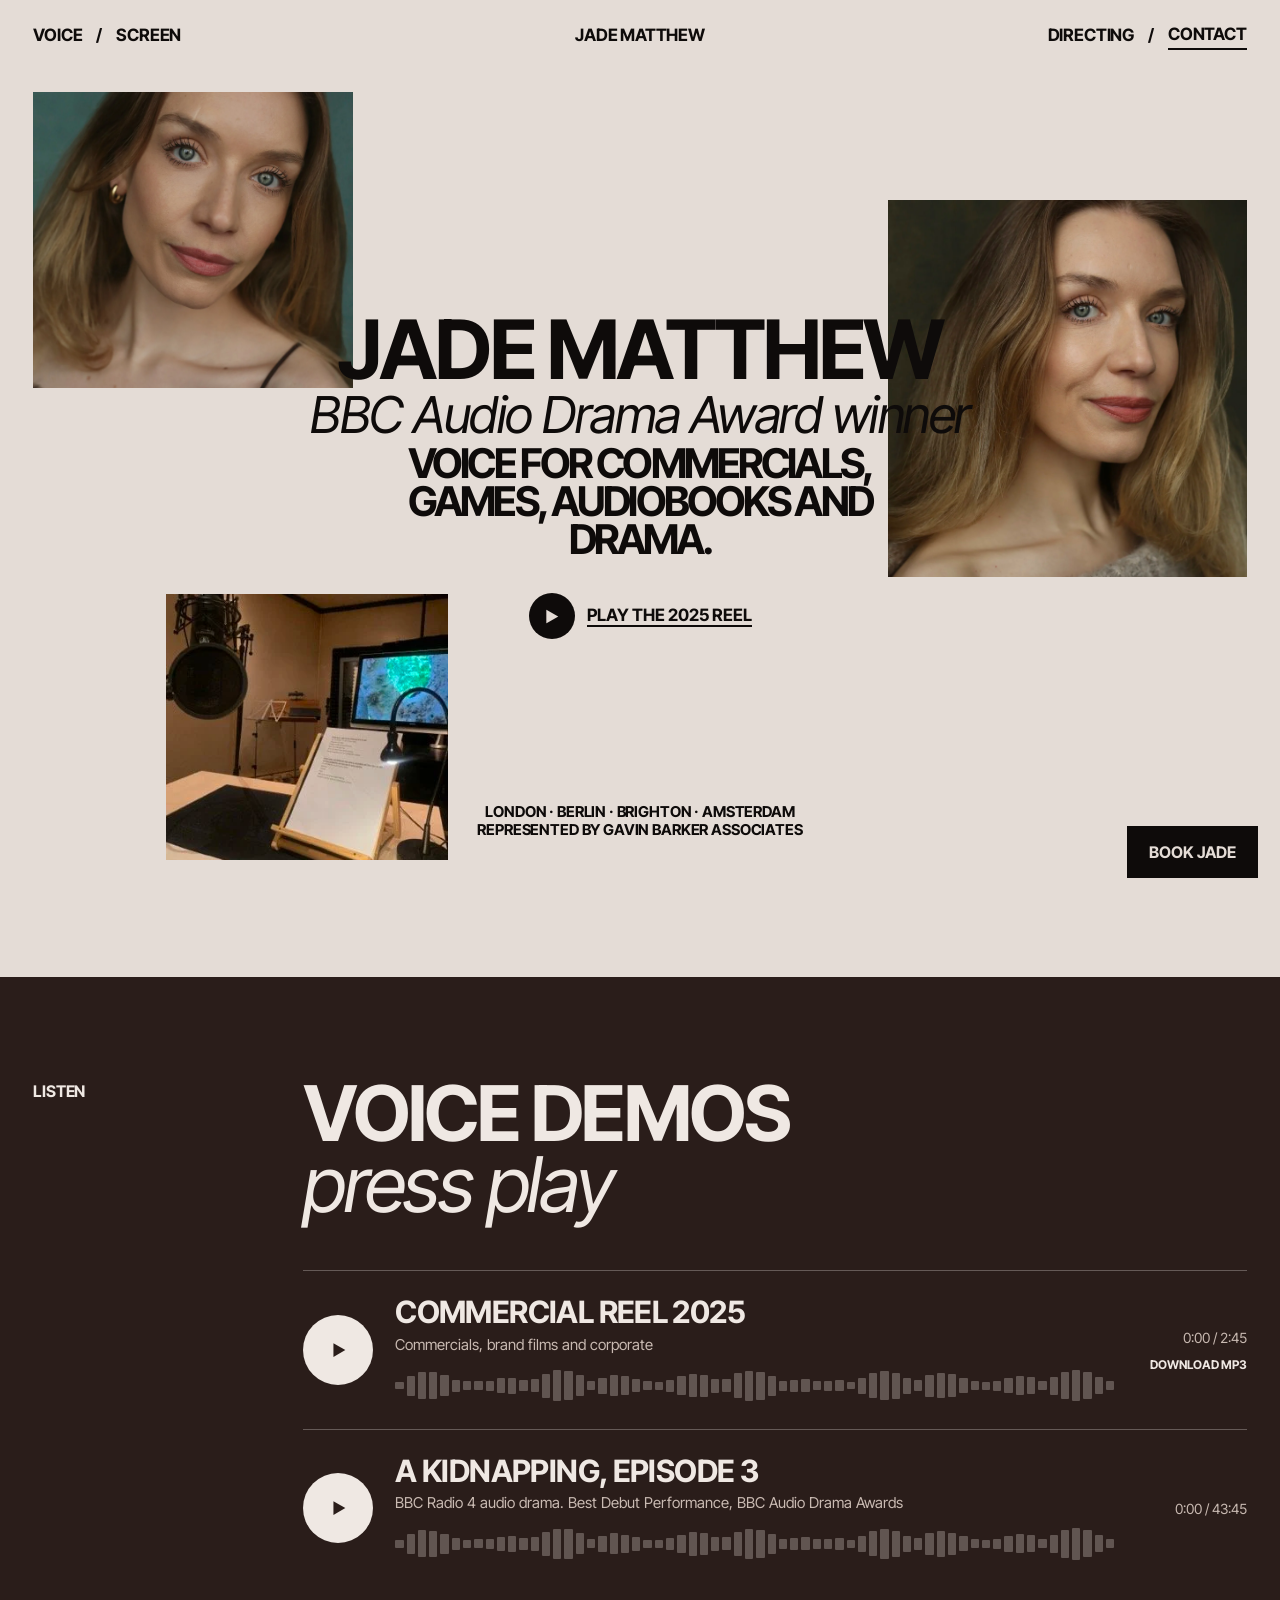
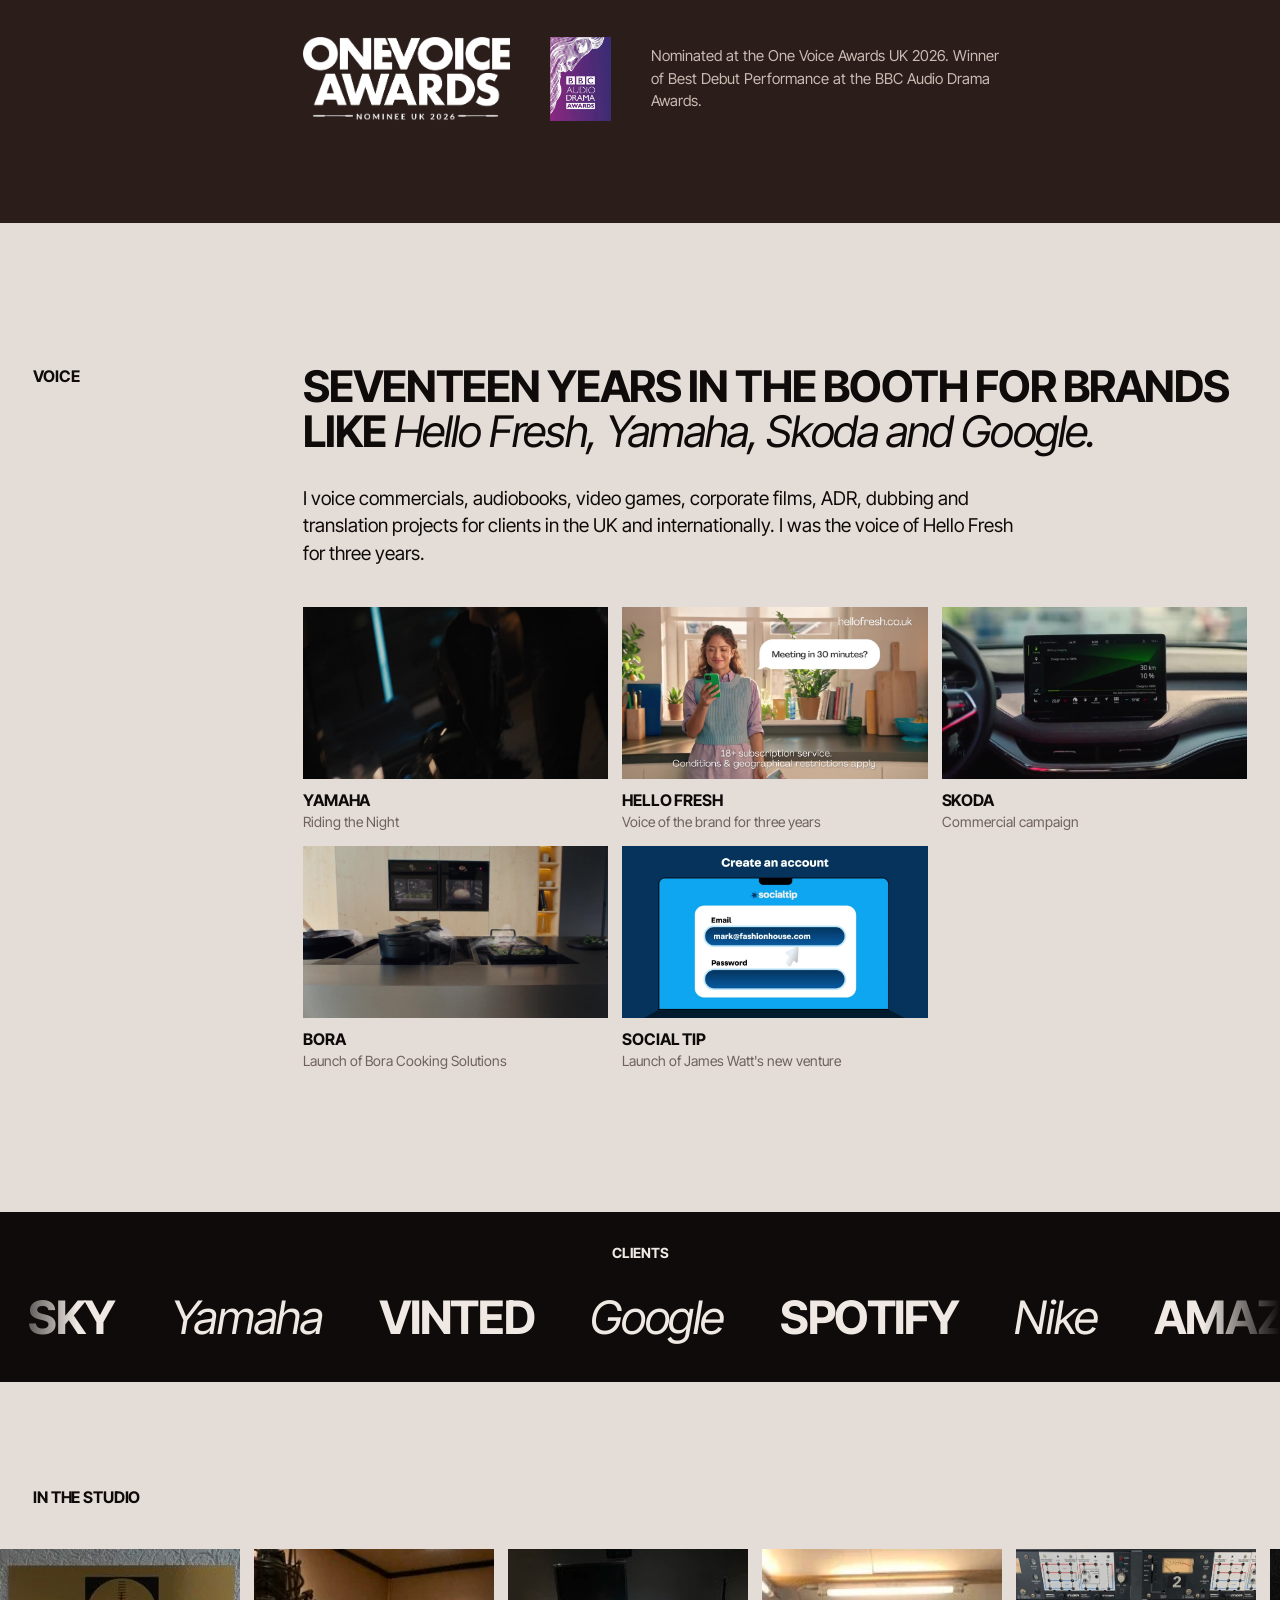
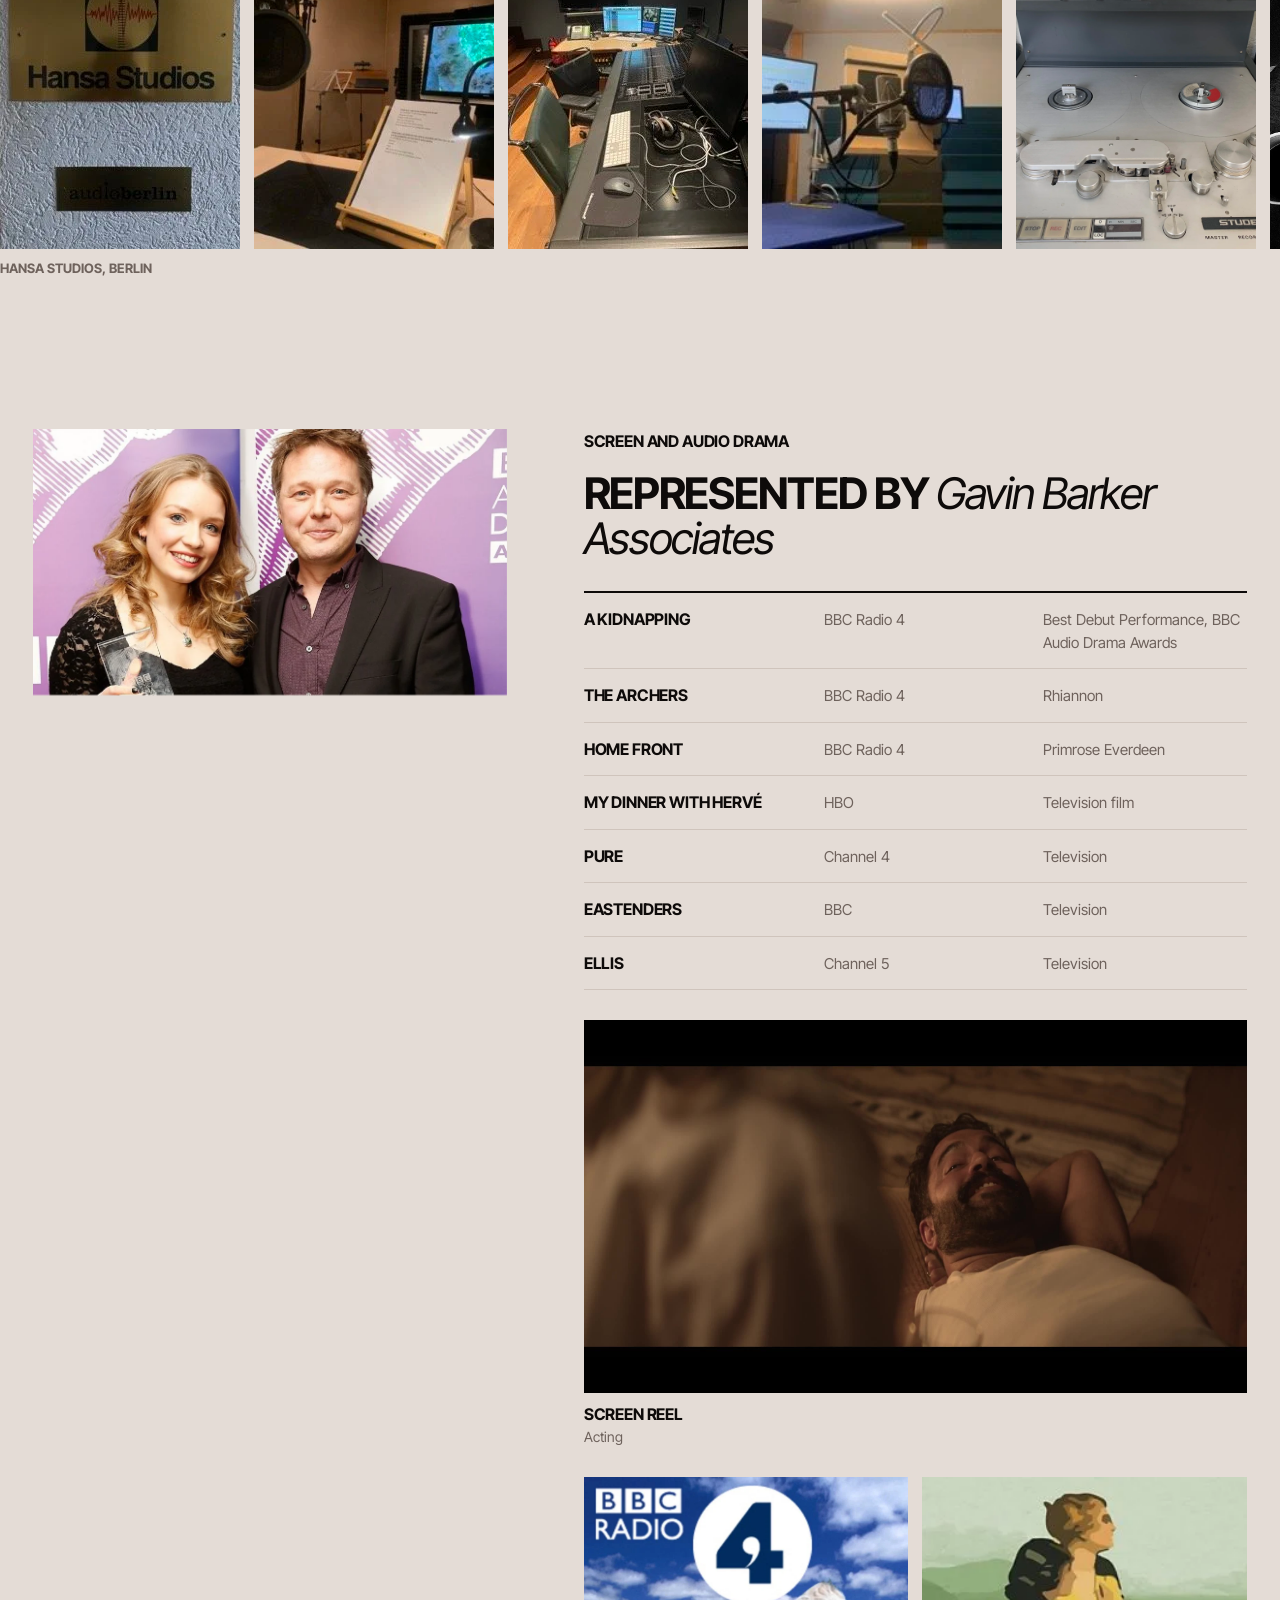
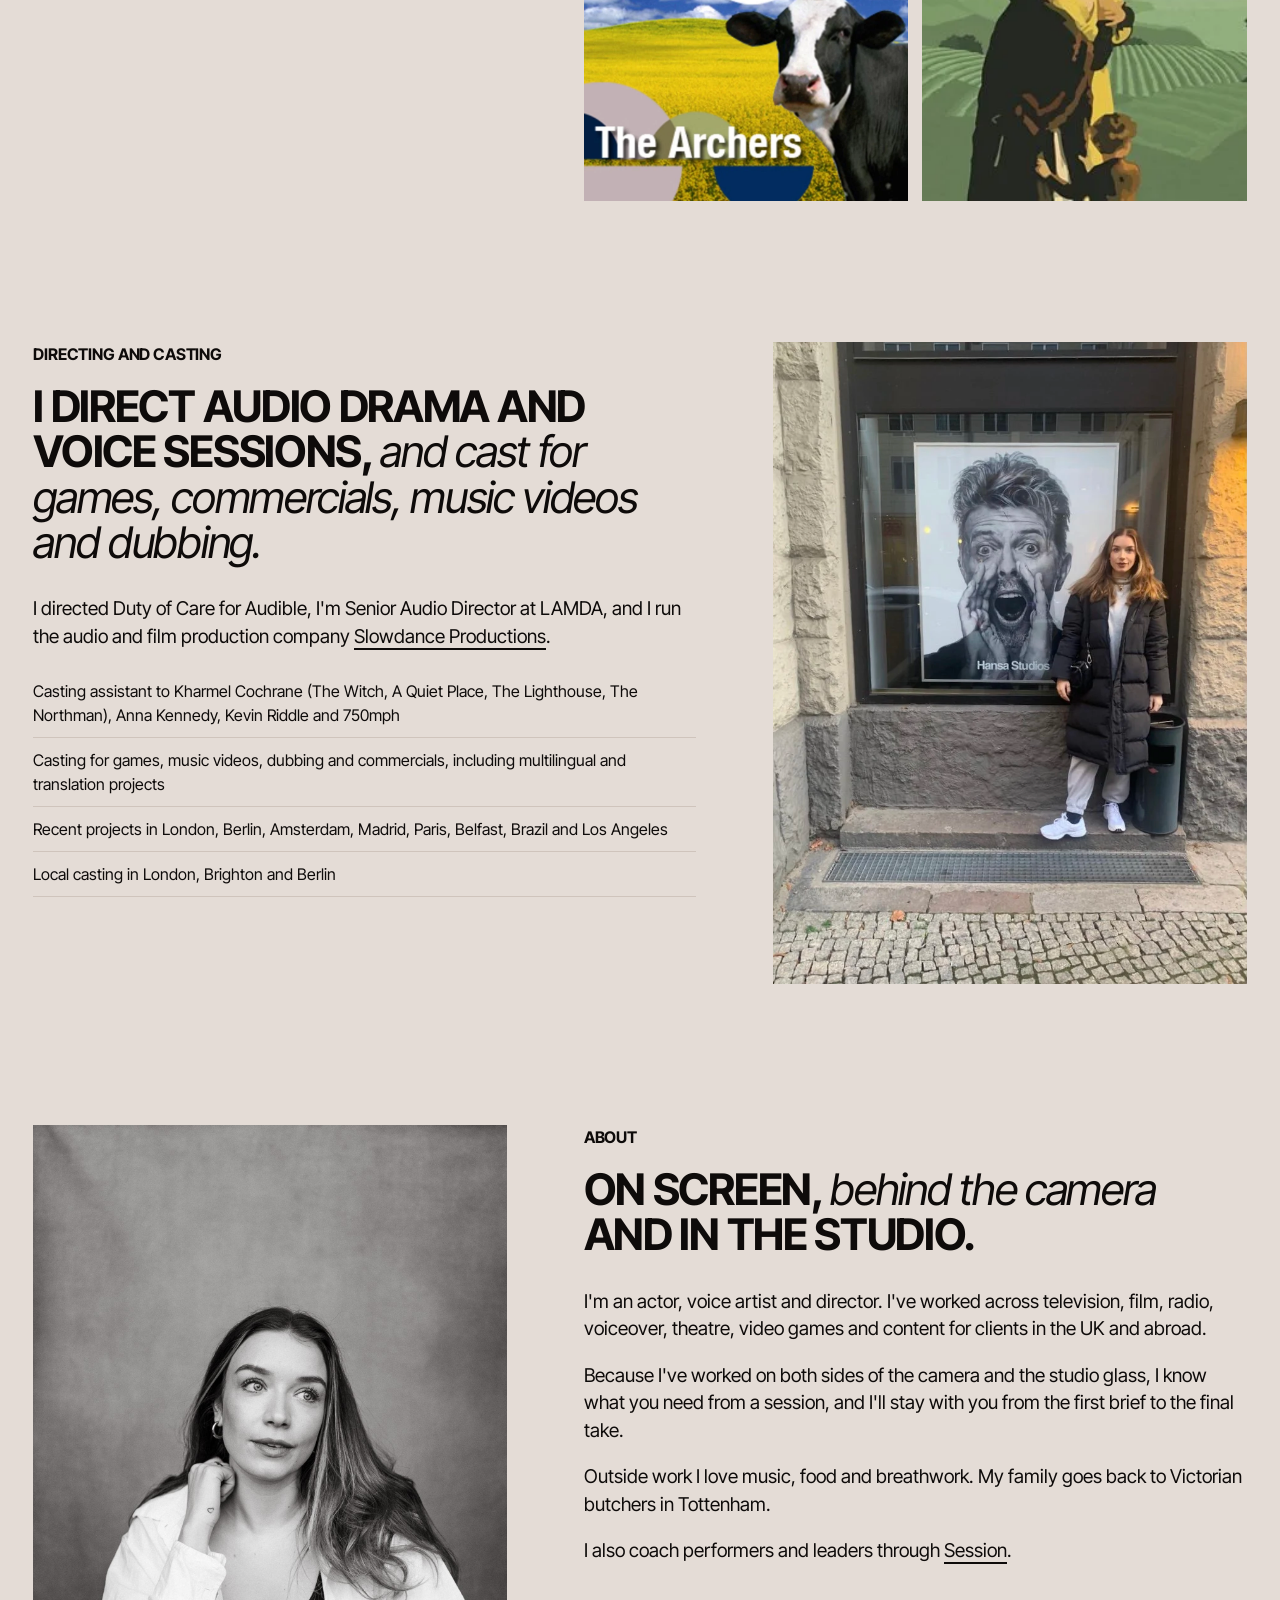
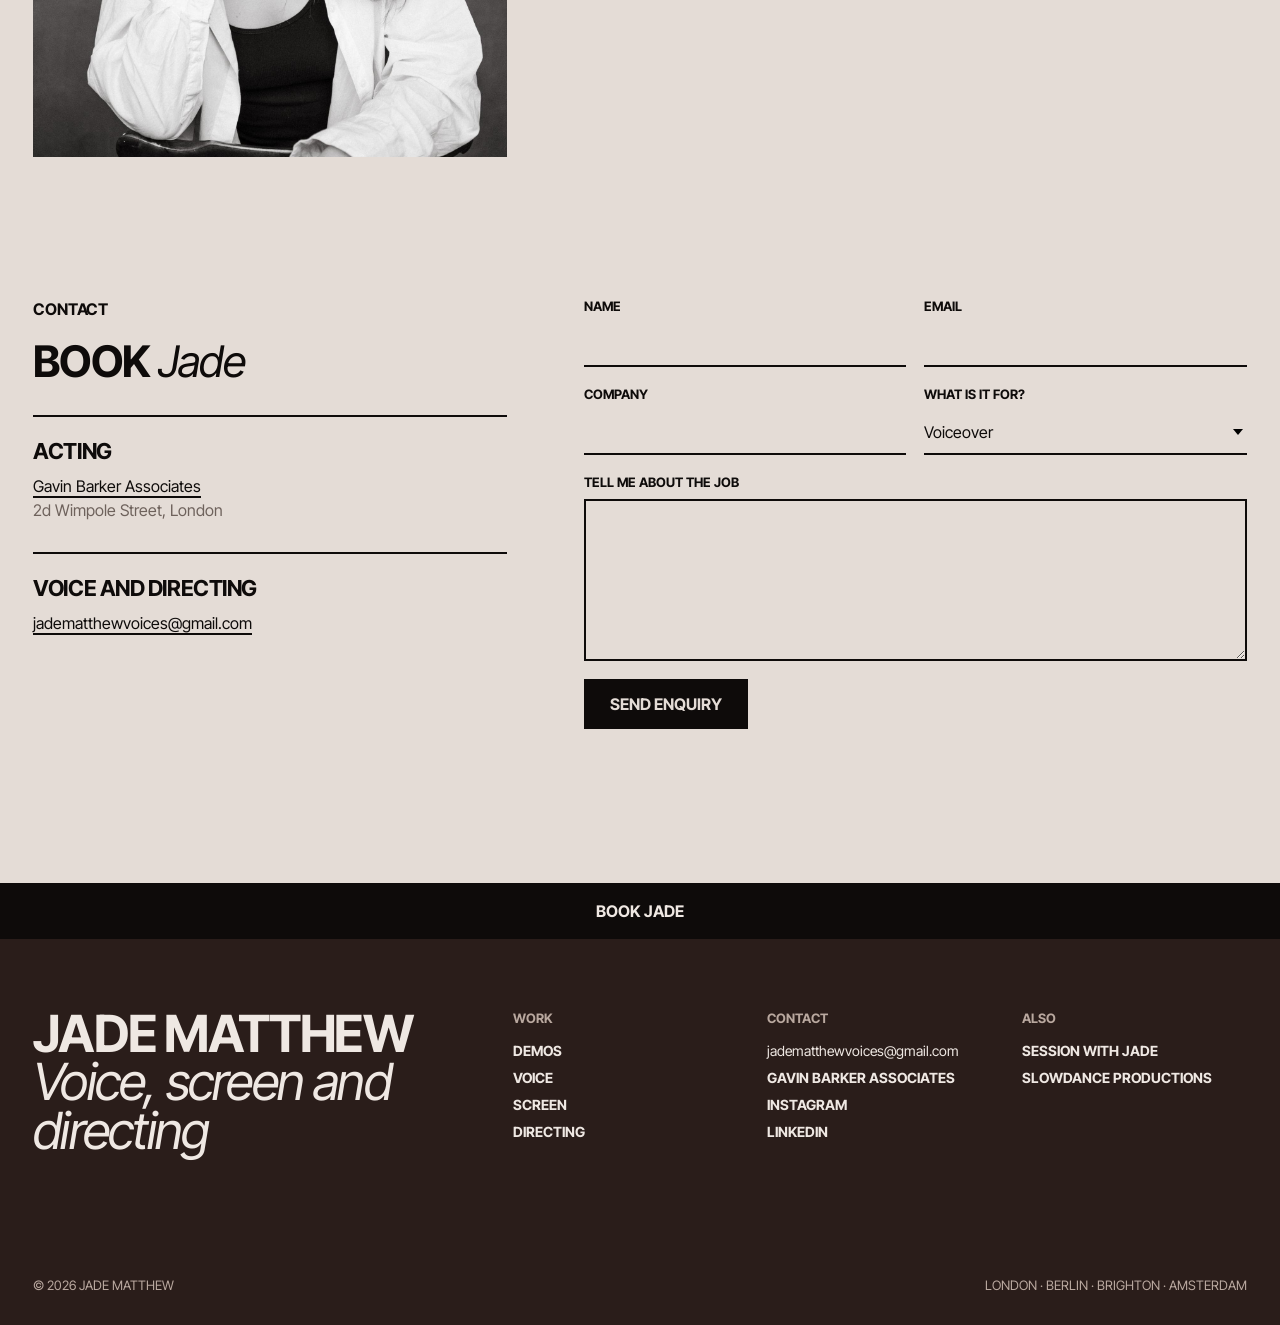
==== commit 4f140f09: "Copy images into the site" ====
--- a/index.html
+++ b/index.html
@@ -7,7 +7,7 @@
 <meta name="description" content="BBC Audio Drama Award winning voice artist, actor and director. Commercial reel, audio drama, screen credits and casting. Represented by Gavin Barker Associates.">
 <meta property="og:title" content="Jade Matthew · Voice artist, actor and director · London and Berlin">
 <meta property="og:description" content="BBC Audio Drama Award winning voice artist, actor and director. Commercial reel, audio drama, screen credits and casting. Represented by Gavin Barker Associates.">
-<meta property="og:image" content="https://images.squarespace-cdn.com/content/v1/655c7f4793fcc243c60bab72/cfca4a6b-8adb-4455-a04c-2771d8c14644/headshot+new+3+%281%29.jpg?format=1200w">
+<meta property="og:image" content="https://www.jadematthew.co.uk/assets/img/headshot-3.jpg">
 <meta name="twitter:card" content="summary_large_image">
 <link rel="icon" href="assets/favicon.svg" type="image/svg+xml">
 <link rel="preconnect" href="https://fonts.googleapis.com">
@@ -42,9 +42,9 @@
 
   <section class="hero" style="padding-top:92px">
     <div class="stage">
-      <div class="pic p1"><img src="https://images.squarespace-cdn.com/content/v1/655c7f4793fcc243c60bab72/8c7c8bd6-b545-4d45-8db2-8ce2c8eeab4a/headshot+new+1+%281%29.jpg?format=1000w" alt="Jade Matthew" fetchpriority="high"></div>
-      <div class="pic p2"><img src="https://images.squarespace-cdn.com/content/v1/655c7f4793fcc243c60bab72/cfca4a6b-8adb-4455-a04c-2771d8c14644/headshot+new+3+%281%29.jpg?format=1200w" alt="Jade Matthew headshot"></div>
-      <div class="pic p3"><img src="https://images.squarespace-cdn.com/content/v1/655c7f4793fcc243c60bab72/29f53e1d-528b-46e5-a978-f1805aaaa6ec/IMG_8835+Small.jpeg?format=900w" alt="Script on the stand in a recording booth"></div>
+      <div class="pic p1"><img src="assets/img/headshot-1.jpg" alt="Jade Matthew" fetchpriority="high"></div>
+      <div class="pic p2"><img src="assets/img/headshot-3.jpg" alt="Jade Matthew headshot"></div>
+      <div class="pic p3"><img src="assets/img/studio-script.jpg" alt="Script on the stand in a recording booth"></div>
       <div class="copy">
         <h1>Jade Matthew<em>BBC Audio Drama Award winner</em><span class="small">Voice for commercials, games, audiobooks and drama.</span></h1>
         <button class="play-hero" type="button" data-play-reel><span class="dot">▶</span><span class="u">Play the 2025 reel</span></button>
@@ -71,8 +71,8 @@
           <audio preload="none" src="https://static1.squarespace.com/static/655c7f4793fcc243c60bab72/t/68304b24d1ab0a018ae39813/1747995388574/A_KIDNAPPING_Ep3of3_PLN403_144A8081_wth_S.mp3"></audio>
         </div>
         <div class="badges reveal">
-          <img class="ova" src="https://images.squarespace-cdn.com/content/v1/655c7f4793fcc243c60bab72/63ac7b24-4c77-4265-90be-36c90778c8be/OVAUK26+Nominee+Badge_Black+Only.png?format=500w" alt="One Voice Awards UK 2026 nominee">
-          <img src="https://images.squarespace-cdn.com/content/v1/655c7f4793fcc243c60bab72/4065eee2-e520-47d4-bdbb-5c99a8ea871e/bbcaudiodrama.jpg?format=400w" alt="BBC Audio Drama Awards">
+          <img class="ova" src="assets/img/ova-nominee.png" alt="One Voice Awards UK 2026 nominee">
+          <img src="assets/img/bbc-audio-drama-awards.jpg" alt="BBC Audio Drama Awards">
           <p>Nominated at the One Voice Awards UK 2026. Winner of Best Debut Performance at the BBC Audio Drama Awards.</p>
         </div>
       </div>
@@ -87,23 +87,23 @@
         <p class="lede reveal">I voice commercials, audiobooks, video games, corporate films, ADR, dubbing and translation projects for clients in the UK and internationally. I was the voice of Hello Fresh for three years.</p>
         <div class="vgrid">
         <button class="vcard reveal" type="button" data-video="assets/video/yamaha.mp4">
-          <div class="th"><img src="https://video.squarespace-cdn.com/content/v1/655c7f4793fcc243c60bab72/3492c799-06c8-4136-8cd5-37cc0795a0f8/thumbnail" alt="Still from Yamaha" loading="lazy"><span class="pl"><svg viewBox="0 0 24 24" fill="currentColor" aria-hidden="true"><path d="M7 4.5v15l13-7.5z"/></svg></span></div>
+          <div class="th"><img src="assets/img/thumb-yamaha.webp" alt="Still from Yamaha" loading="lazy"><span class="pl"><svg viewBox="0 0 24 24" fill="currentColor" aria-hidden="true"><path d="M7 4.5v15l13-7.5z"/></svg></span></div>
           <div class="vt">Yamaha</div><div class="vs">Riding the Night</div>
         </button>
         <button class="vcard reveal" type="button" data-video="assets/video/hello-fresh.mp4">
-          <div class="th"><img src="https://video.squarespace-cdn.com/content/v1/655c7f4793fcc243c60bab72/6f0d4008-b2ba-4bc7-88c5-ec7f7173eaaf/thumbnail" alt="Still from Hello Fresh" loading="lazy"><span class="pl"><svg viewBox="0 0 24 24" fill="currentColor" aria-hidden="true"><path d="M7 4.5v15l13-7.5z"/></svg></span></div>
+          <div class="th"><img src="assets/img/thumb-hellofresh.webp" alt="Still from Hello Fresh" loading="lazy"><span class="pl"><svg viewBox="0 0 24 24" fill="currentColor" aria-hidden="true"><path d="M7 4.5v15l13-7.5z"/></svg></span></div>
           <div class="vt">Hello Fresh</div><div class="vs">Voice of the brand for three years</div>
         </button>
         <button class="vcard reveal" type="button" data-video="assets/video/skoda.mp4">
-          <div class="th"><img src="https://video.squarespace-cdn.com/content/v1/655c7f4793fcc243c60bab72/4c3a180e-6504-4ca5-b5da-edb795f2e7b2/thumbnail" alt="Still from Skoda" loading="lazy"><span class="pl"><svg viewBox="0 0 24 24" fill="currentColor" aria-hidden="true"><path d="M7 4.5v15l13-7.5z"/></svg></span></div>
+          <div class="th"><img src="assets/img/thumb-skoda.webp" alt="Still from Skoda" loading="lazy"><span class="pl"><svg viewBox="0 0 24 24" fill="currentColor" aria-hidden="true"><path d="M7 4.5v15l13-7.5z"/></svg></span></div>
           <div class="vt">Skoda</div><div class="vs">Commercial campaign</div>
         </button>
         <button class="vcard reveal" type="button" data-video="assets/video/bora.mp4">
-          <div class="th"><img src="https://video.squarespace-cdn.com/content/v1/655c7f4793fcc243c60bab72/85426557-fdd3-4845-aa70-c1e65869df1a/thumbnail" alt="Still from Bora" loading="lazy"><span class="pl"><svg viewBox="0 0 24 24" fill="currentColor" aria-hidden="true"><path d="M7 4.5v15l13-7.5z"/></svg></span></div>
+          <div class="th"><img src="assets/img/thumb-bora.webp" alt="Still from Bora" loading="lazy"><span class="pl"><svg viewBox="0 0 24 24" fill="currentColor" aria-hidden="true"><path d="M7 4.5v15l13-7.5z"/></svg></span></div>
           <div class="vt">Bora</div><div class="vs">Launch of Bora Cooking Solutions</div>
         </button>
         <button class="vcard reveal" type="button" data-video="assets/video/social-tip.mp4">
-          <div class="th"><img src="https://video.squarespace-cdn.com/content/v1/655c7f4793fcc243c60bab72/84dc003d-2062-4d90-85b7-d5c60edd5b75/thumbnail" alt="Still from Social Tip" loading="lazy"><span class="pl"><svg viewBox="0 0 24 24" fill="currentColor" aria-hidden="true"><path d="M7 4.5v15l13-7.5z"/></svg></span></div>
+          <div class="th"><img src="assets/img/thumb-socialtip.webp" alt="Still from Social Tip" loading="lazy"><span class="pl"><svg viewBox="0 0 24 24" fill="currentColor" aria-hidden="true"><path d="M7 4.5v15l13-7.5z"/></svg></span></div>
           <div class="vt">Social Tip</div><div class="vs">Launch of James Watt&#x27;s new venture</div>
         </button>
         </div>
@@ -119,21 +119,21 @@
   <section id="studio" style="padding-top:clamp(70px,8vw,110px)">
     <div class="wrap"><p class="lab">In the studio</p></div>
     <div class="strip">
-      <figure><img src="https://images.squarespace-cdn.com/content/v1/655c7f4793fcc243c60bab72/b4832c26-4d00-4788-84d7-85704521e055/IMG_2992+Small.jpeg?format=800w" alt="Hansa Studios, Berlin" loading="lazy"><figcaption>Hansa Studios, Berlin</figcaption></figure>
-      <figure><img src="https://images.squarespace-cdn.com/content/v1/655c7f4793fcc243c60bab72/29f53e1d-528b-46e5-a978-f1805aaaa6ec/IMG_8835+Small.jpeg?format=800w" alt="In the studio" loading="lazy"></figure>
-      <figure><img src="https://images.squarespace-cdn.com/content/v1/655c7f4793fcc243c60bab72/c103cfc5-d620-4d30-8305-e6b0c806df02/IMG_0945+Small.jpeg?format=800w" alt="In the studio" loading="lazy"></figure>
-      <figure><img src="https://images.squarespace-cdn.com/content/v1/655c7f4793fcc243c60bab72/5b4d91ca-101d-4238-ba20-7af4305dbf5a/IMG_2573+Small.jpeg?format=800w" alt="In the studio" loading="lazy"></figure>
-      <figure><img src="https://images.squarespace-cdn.com/content/v1/655c7f4793fcc243c60bab72/863ec47e-566e-486c-ba23-4a7dea26e58b/IMG_7690.jpg?format=800w" alt="In the studio" loading="lazy"></figure>
-      <figure><img src="https://images.squarespace-cdn.com/content/v1/655c7f4793fcc243c60bab72/be712a5f-b61e-464b-a318-6e2626fd6a91/D634677E-49B6-4837-9812-42400E631D64.jpg?format=800w" alt="In the studio" loading="lazy"></figure>
-      <figure><img src="https://images.squarespace-cdn.com/content/v1/655c7f4793fcc243c60bab72/f9217cf3-b726-405d-af4e-d0ed546c6e17/IMG_6760+Small.jpeg?format=800w" alt="In the studio" loading="lazy"></figure>
-      <figure><img src="https://images.squarespace-cdn.com/content/v1/655c7f4793fcc243c60bab72/bcc74586-b2b6-4c94-8037-5fe3fa9e62c0/IMG_7351.PNG?format=800w" alt="In the studio" loading="lazy"></figure>
-      <figure><img src="https://images.squarespace-cdn.com/content/v1/655c7f4793fcc243c60bab72/42b8c1c6-954f-452d-b840-51616d10974a/IMG_2332+Small.jpeg?format=800w" alt="In the studio" loading="lazy"></figure>
+      <figure><img src="assets/img/studio-hansa.jpg" alt="Hansa Studios, Berlin" loading="lazy"><figcaption>Hansa Studios, Berlin</figcaption></figure>
+      <figure><img src="assets/img/studio-script.jpg" alt="In the studio" loading="lazy"></figure>
+      <figure><img src="assets/img/studio-desk.jpg" alt="In the studio" loading="lazy"></figure>
+      <figure><img src="assets/img/studio-mic.jpg" alt="In the studio" loading="lazy"></figure>
+      <figure><img src="assets/img/studio-tape.jpg" alt="In the studio" loading="lazy"></figure>
+      <figure><img src="assets/img/scripts.jpg" alt="In the studio" loading="lazy"></figure>
+      <figure><img src="assets/img/studio-live-room.jpg" alt="In the studio" loading="lazy"></figure>
+      <figure><img src="assets/img/studio-vintage.png" alt="In the studio" loading="lazy"></figure>
+      <figure><img src="assets/img/studio-window.jpg" alt="In the studio" loading="lazy"></figure>
     </div>
   </section>
 
   <section id="screen">
     <div class="wrap split">
-      <div class="reveal"><img src="https://images.squarespace-cdn.com/content/v1/655c7f4793fcc243c60bab72/070e8c30-5666-4daa-9faa-9485af965033/awards.jpeg?format=1200w" alt="Jade Matthew at the BBC Audio Drama Awards"></div>
+      <div class="reveal"><img src="assets/img/award-night.jpg" alt="Jade Matthew at the BBC Audio Drama Awards"></div>
       <div>
         <p class="lab">Screen and audio drama</p>
         <p class="big reveal">Represented by <em><a href="https://www.gavinbarkerassociates.co.uk" target="_blank" rel="noopener">Gavin Barker Associates</a></em></p>
@@ -148,13 +148,13 @@
         </ul>
         <div class="vgrid" style="grid-template-columns:1fr;margin-top:0">
         <button class="vcard reveal" type="button" data-video="assets/video/screen-reel.mp4">
-          <div class="th"><img src="https://video.squarespace-cdn.com/content/v1/655c7f4793fcc243c60bab72/56f26c18-54ec-407c-9a2c-8973f04e9b58/thumbnail" alt="Still from Screen reel" loading="lazy"><span class="pl"><svg viewBox="0 0 24 24" fill="currentColor" aria-hidden="true"><path d="M7 4.5v15l13-7.5z"/></svg></span></div>
+          <div class="th"><img src="assets/img/thumb-screen-reel.webp" alt="Still from Screen reel" loading="lazy"><span class="pl"><svg viewBox="0 0 24 24" fill="currentColor" aria-hidden="true"><path d="M7 4.5v15l13-7.5z"/></svg></span></div>
           <div class="vt">Screen reel</div><div class="vs">Acting</div>
         </button>
         </div>
         <div class="art">
-          <img src="https://images.squarespace-cdn.com/content/v1/655c7f4793fcc243c60bab72/ffd009fa-9936-4946-9b0c-6aae08e67ecc/the+archers.jpg?format=700w" alt="The Archers, BBC Radio 4" loading="lazy">
-          <img src="https://images.squarespace-cdn.com/content/v1/655c7f4793fcc243c60bab72/b08aced7-69f7-4ace-b8d4-8c61af5325e0/homefront.jpg?format=700w" alt="Home Front, BBC Radio 4" loading="lazy">
+          <img src="assets/img/the-archers.jpg" alt="The Archers, BBC Radio 4" loading="lazy">
+          <img src="assets/img/home-front.jpg" alt="Home Front, BBC Radio 4" loading="lazy">
         </div>
       </div>
     </div>
@@ -173,13 +173,13 @@
           <li>Local casting in London, Brighton and Berlin</li>
         </ul>
       </div>
-      <div class="reveal"><img src="https://images.squarespace-cdn.com/content/v1/655c7f4793fcc243c60bab72/2d8caa6b-a850-4e2a-87d5-de991749111c/IMG_3264.jpg?format=1200w" alt="Jade Matthew in Berlin" loading="lazy"></div>
+      <div class="reveal"><img src="assets/img/directing.jpg" alt="Jade Matthew in Berlin" loading="lazy"></div>
     </div>
   </section>
 
   <section id="about">
     <div class="wrap split">
-      <div class="reveal"><img src="https://images.squarespace-cdn.com/content/v1/655c7f4793fcc243c60bab72/c174b965-e887-4578-a93c-472204d40ec9/JADE+MATTHEW+VOICEOVER+ARTIST+BW+1+%281%29+%281%29.jpg?format=1200w" alt="Jade Matthew" loading="lazy"></div>
+      <div class="reveal"><img src="assets/img/headshot-bw.jpg" alt="Jade Matthew" loading="lazy"></div>
       <div>
         <p class="lab">About</p>
         <p class="big reveal">On screen, <em>behind the camera</em> and in the studio.</p>
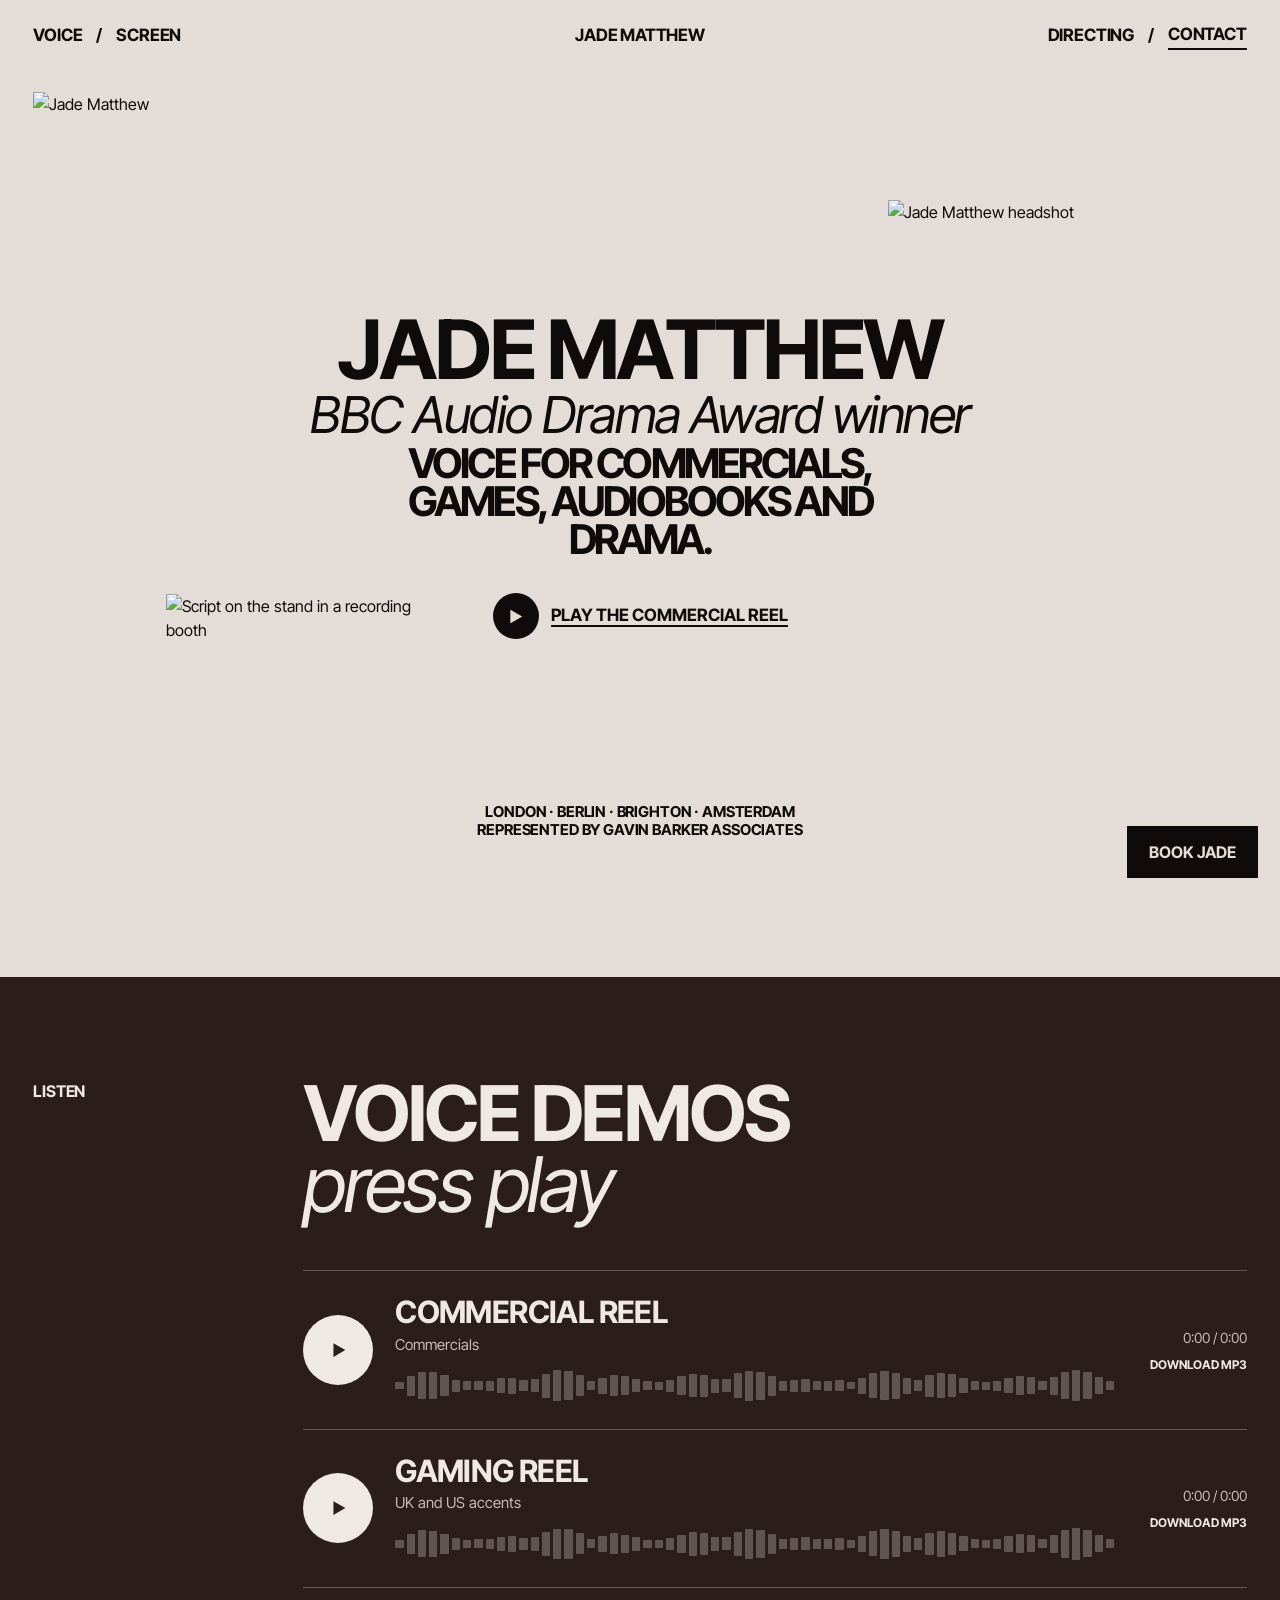
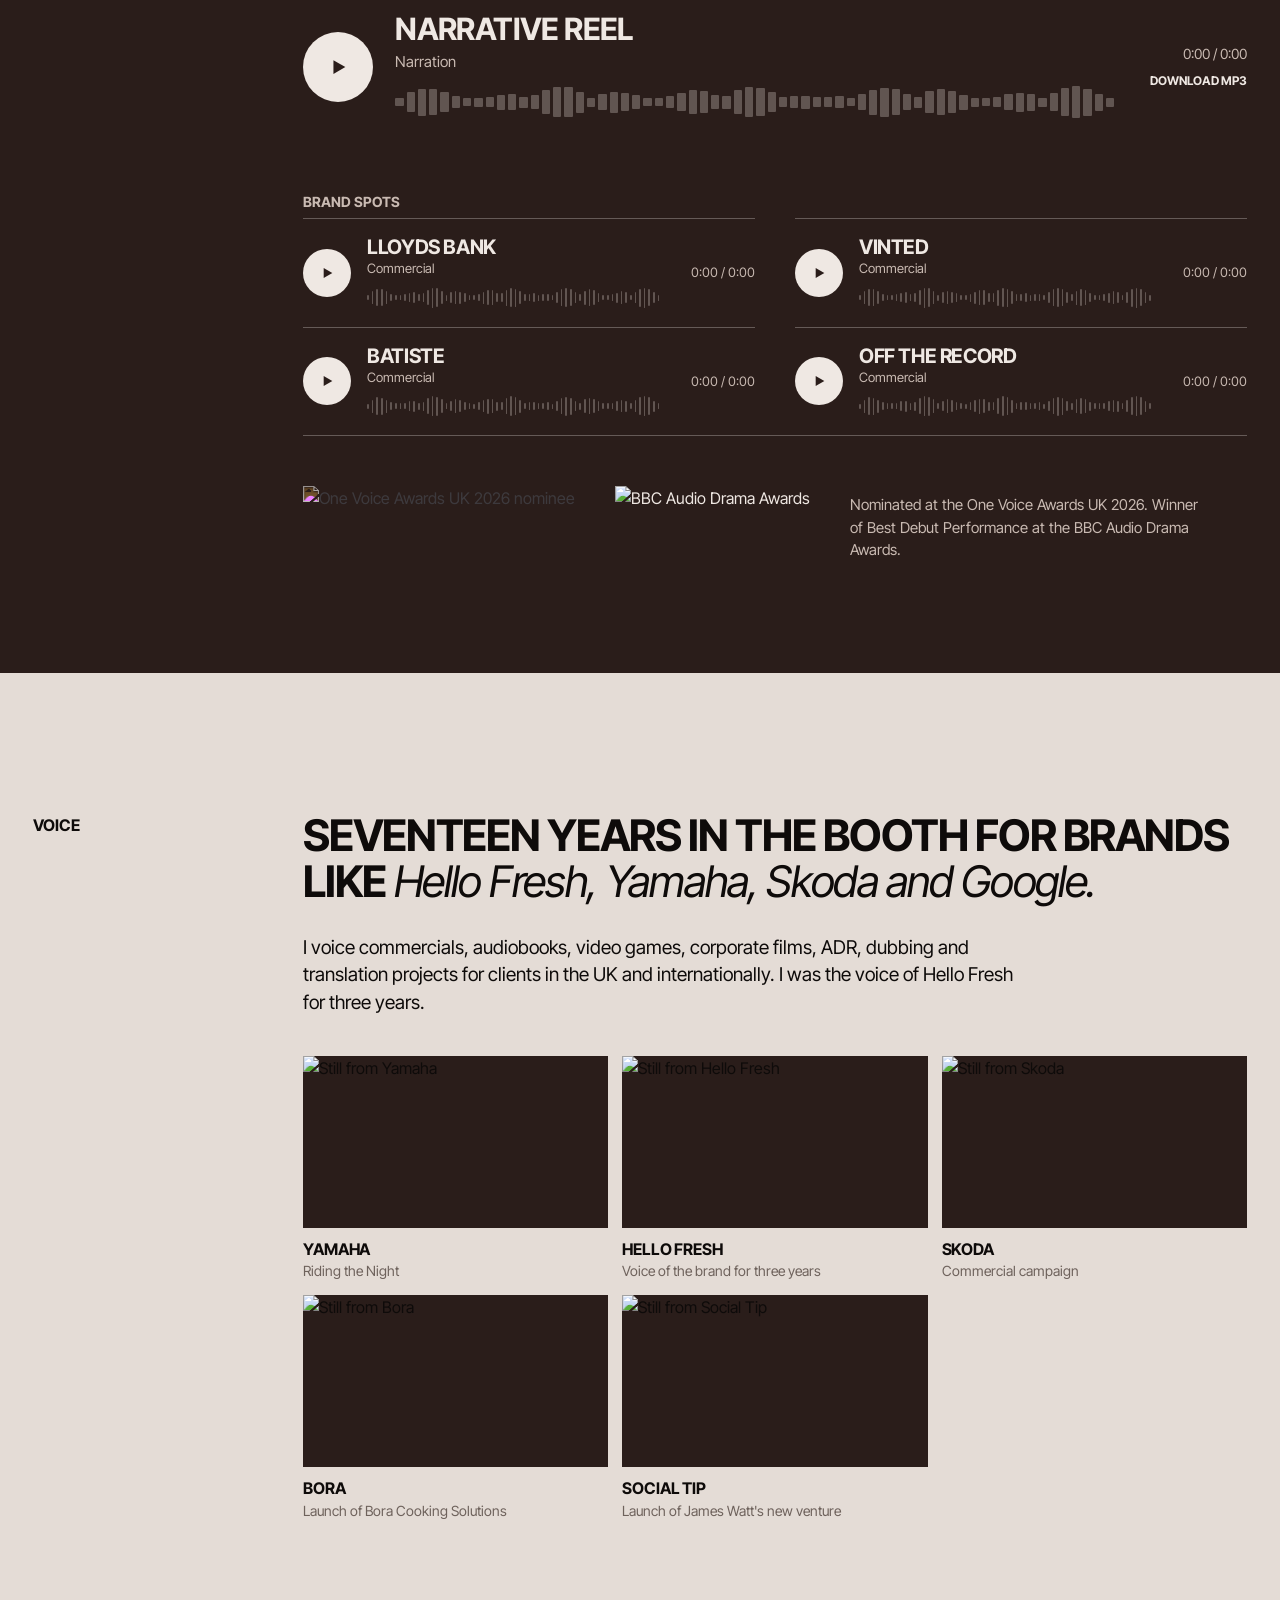
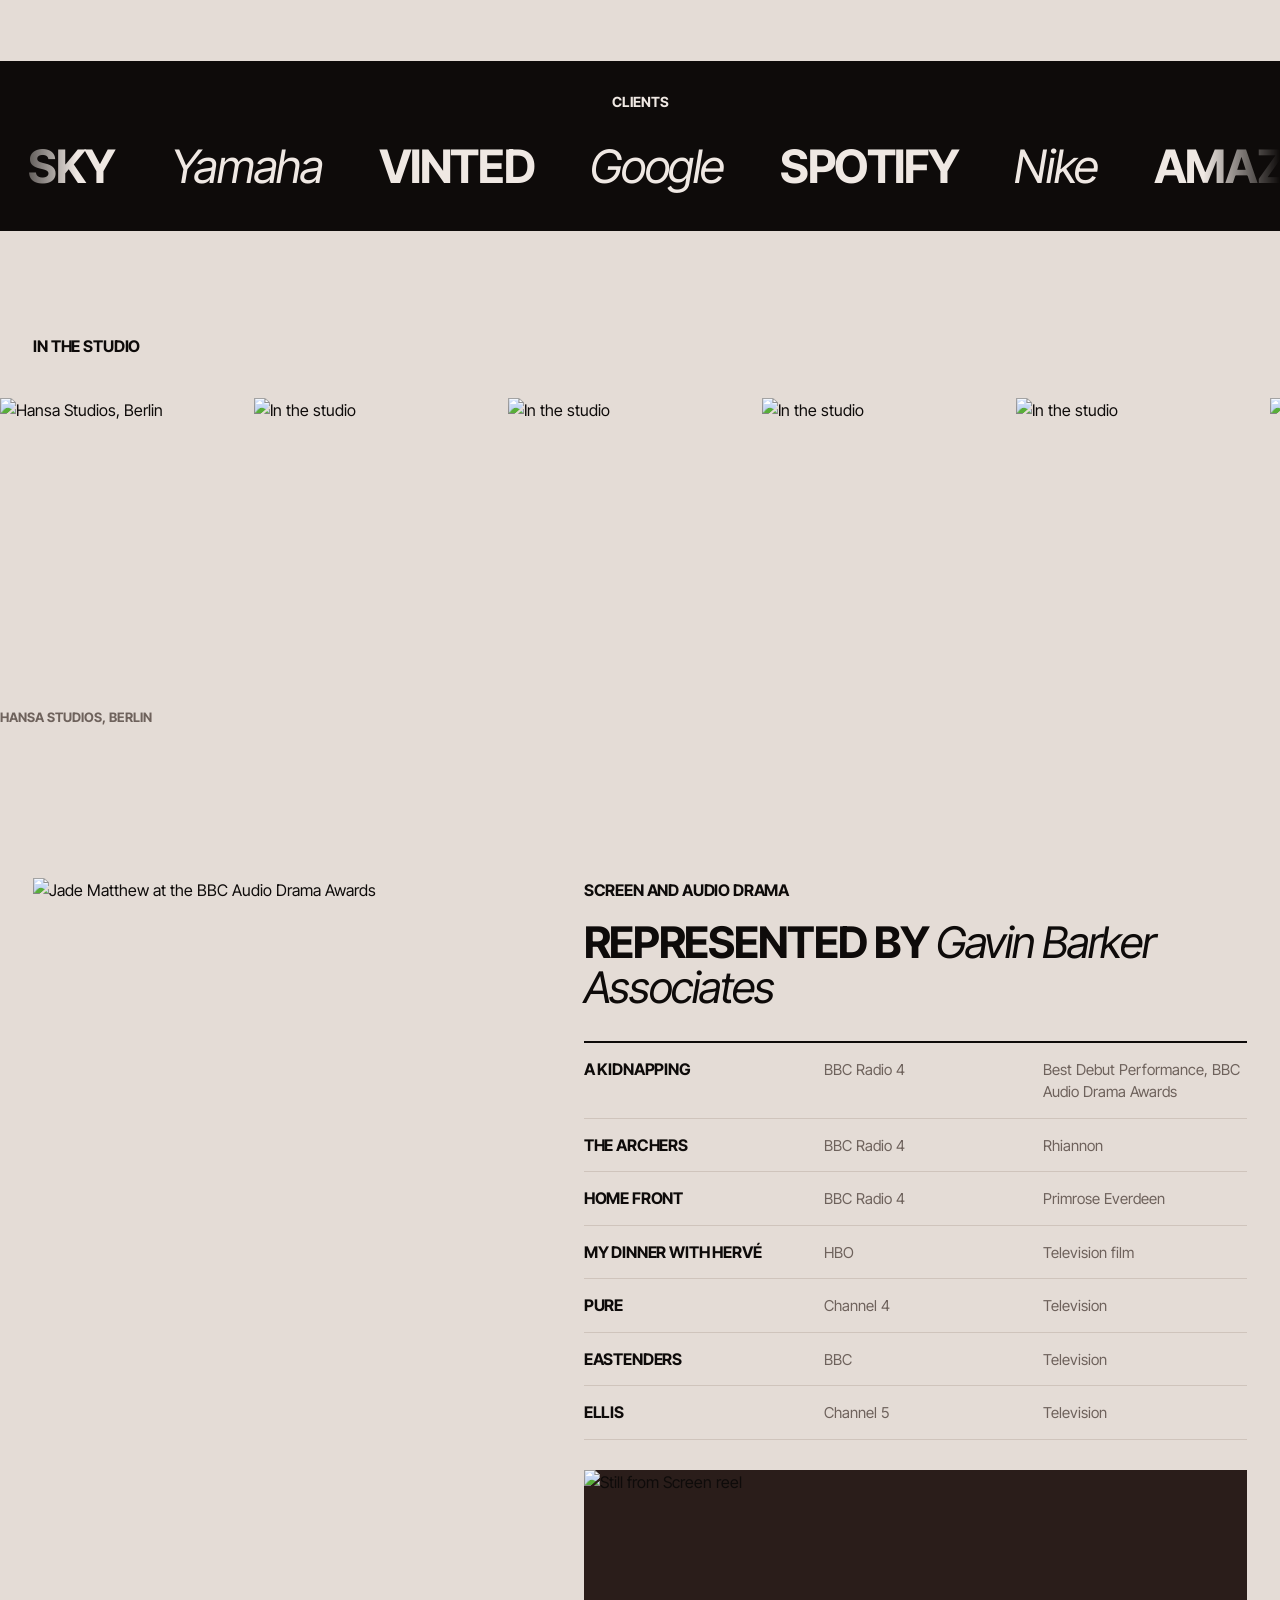
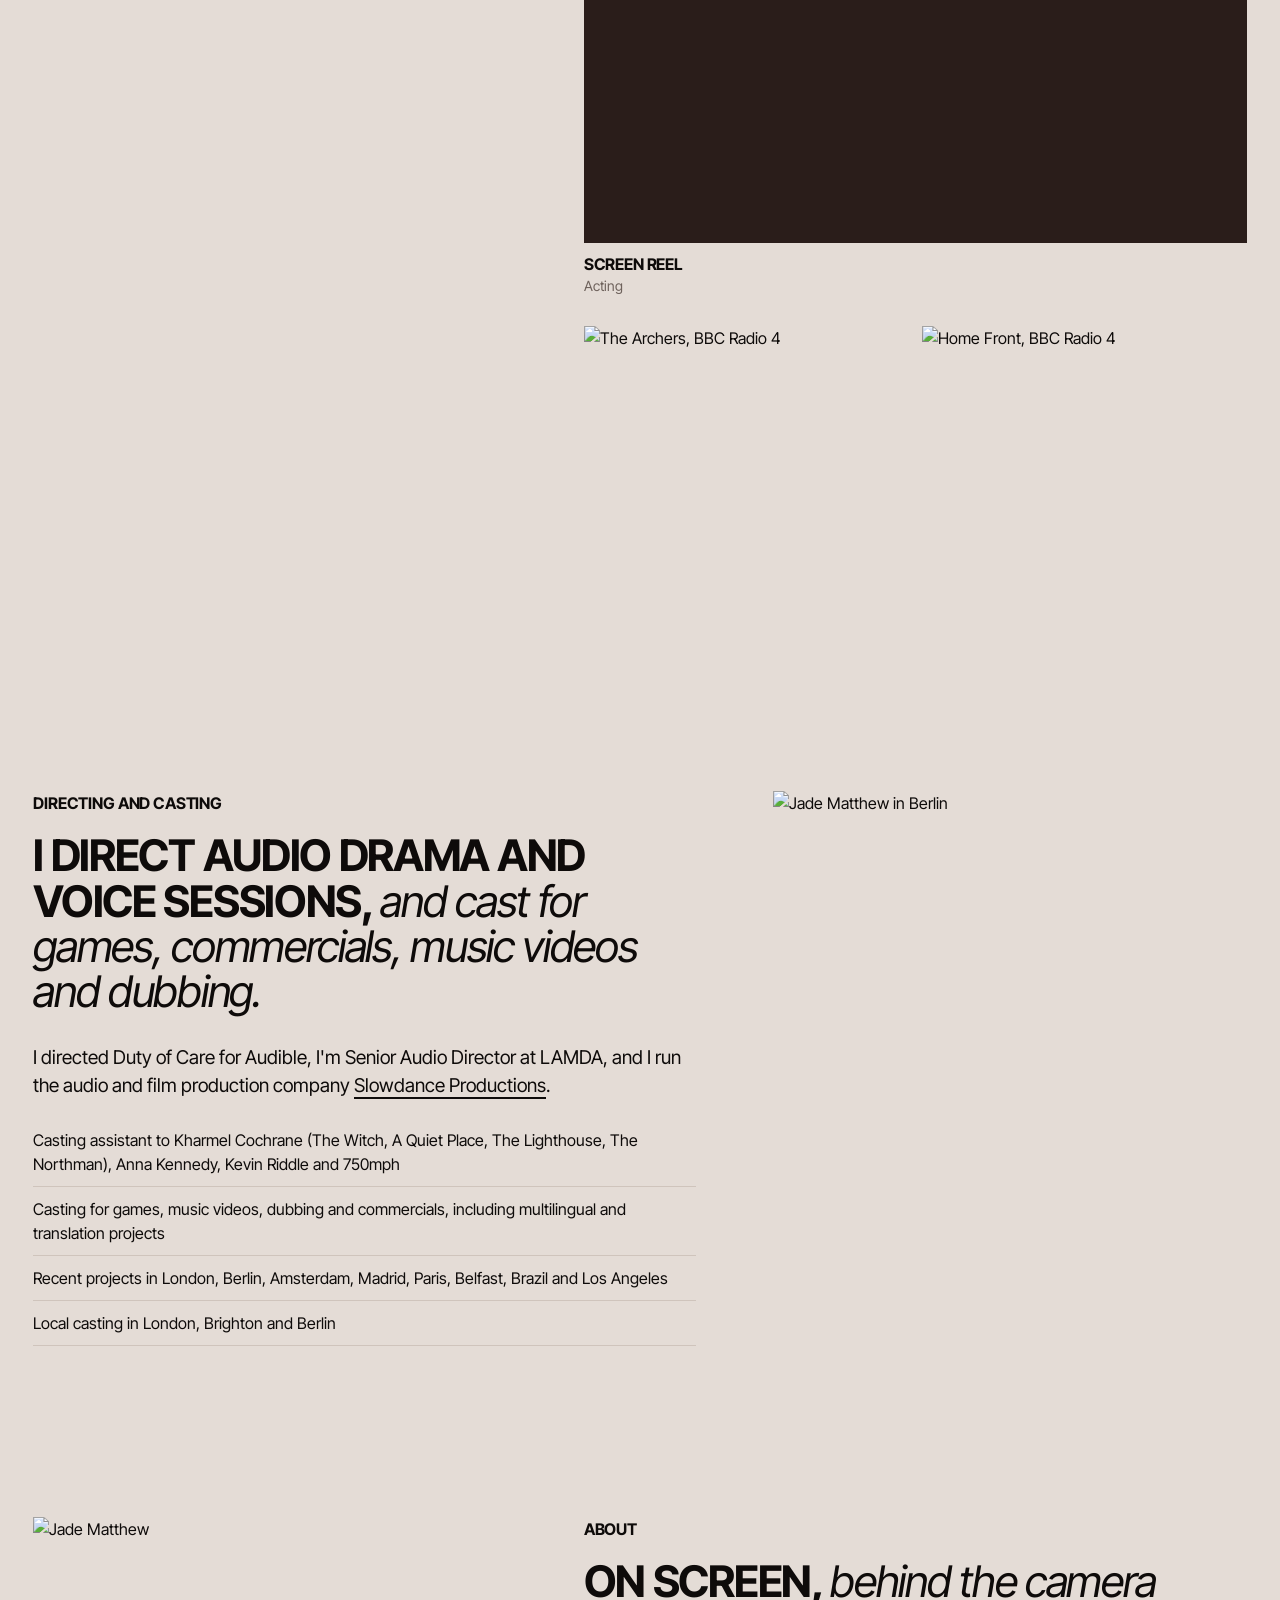
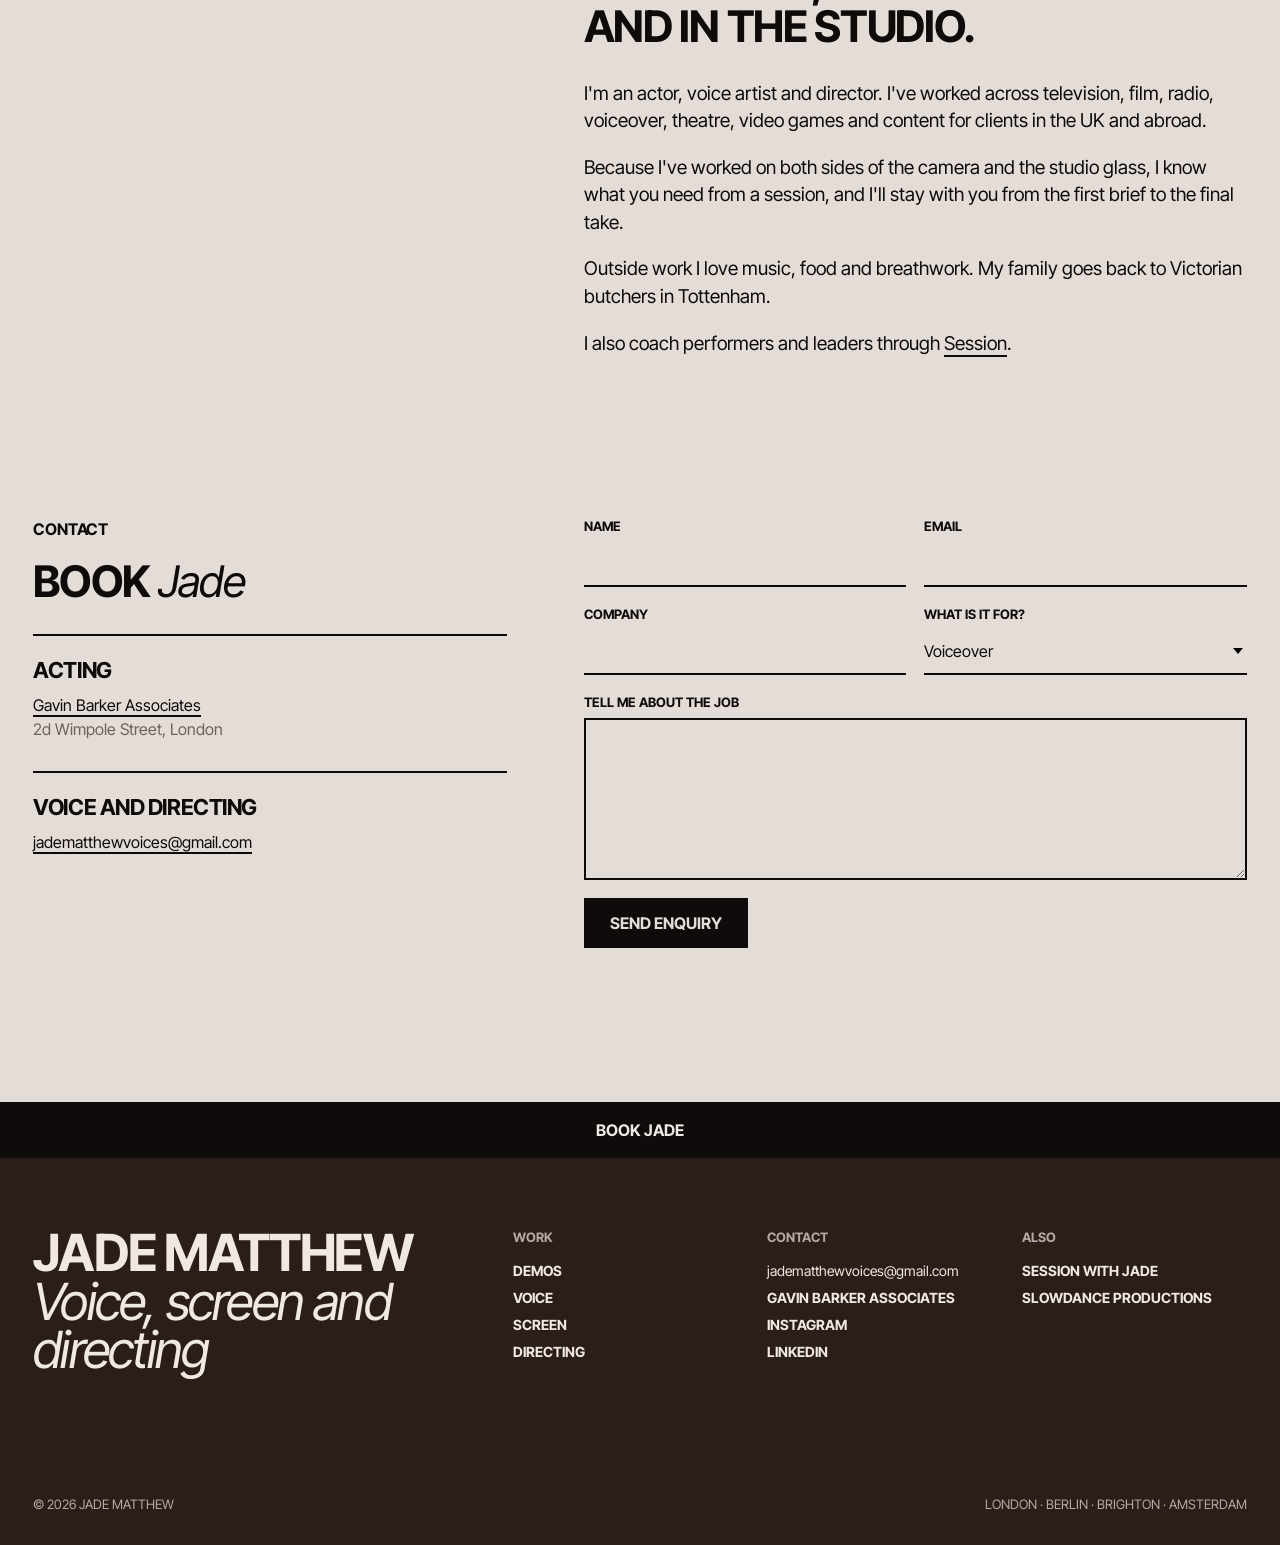
==== commit c28841ac: "Add voice demos from agency profiles Co-Authored-By: Claude Opus 5.5 <noreply@anthropic.com> Claude-" ====
--- a/index.html
+++ b/index.html
@@ -4,10 +4,10 @@
 <meta charset="utf-8">
 <meta name="viewport" content="width=device-width, initial-scale=1">
 <title>Jade Matthew · Voice artist, actor and director · London and Berlin</title>
-<meta name="description" content="BBC Audio Drama Award winning voice artist, actor and director. Commercial reel, audio drama, screen credits and casting. Represented by Gavin Barker Associates.">
+<meta name="description" content="BBC Audio Drama Award winning voice artist, actor and director. Commercial, gaming and narrative reels, screen credits and casting. Represented by Gavin Barker Associates.">
 <meta property="og:title" content="Jade Matthew · Voice artist, actor and director · London and Berlin">
-<meta property="og:description" content="BBC Audio Drama Award winning voice artist, actor and director. Commercial reel, audio drama, screen credits and casting. Represented by Gavin Barker Associates.">
-<meta property="og:image" content="https://www.jadematthew.co.uk/assets/img/headshot-3.jpg">
+<meta property="og:description" content="BBC Audio Drama Award winning voice artist, actor and director. Commercial, gaming and narrative reels, screen credits and casting. Represented by Gavin Barker Associates.">
+<meta property="og:image" content="https://images.squarespace-cdn.com/content/v1/655c7f4793fcc243c60bab72/cfca4a6b-8adb-4455-a04c-2771d8c14644/headshot+new+3+%281%29.jpg?format=1200w">
 <meta name="twitter:card" content="summary_large_image">
 <link rel="icon" href="assets/favicon.svg" type="image/svg+xml">
 <link rel="preconnect" href="https://fonts.googleapis.com">
@@ -42,12 +42,12 @@
 
   <section class="hero" style="padding-top:92px">
     <div class="stage">
-      <div class="pic p1"><img src="assets/img/headshot-1.jpg" alt="Jade Matthew" fetchpriority="high"></div>
-      <div class="pic p2"><img src="assets/img/headshot-3.jpg" alt="Jade Matthew headshot"></div>
-      <div class="pic p3"><img src="assets/img/studio-script.jpg" alt="Script on the stand in a recording booth"></div>
+      <div class="pic p1"><img src="https://images.squarespace-cdn.com/content/v1/655c7f4793fcc243c60bab72/8c7c8bd6-b545-4d45-8db2-8ce2c8eeab4a/headshot+new+1+%281%29.jpg?format=1000w" alt="Jade Matthew" fetchpriority="high"></div>
+      <div class="pic p2"><img src="https://images.squarespace-cdn.com/content/v1/655c7f4793fcc243c60bab72/cfca4a6b-8adb-4455-a04c-2771d8c14644/headshot+new+3+%281%29.jpg?format=1200w" alt="Jade Matthew headshot"></div>
+      <div class="pic p3"><img src="https://images.squarespace-cdn.com/content/v1/655c7f4793fcc243c60bab72/29f53e1d-528b-46e5-a978-f1805aaaa6ec/IMG_8835+Small.jpeg?format=900w" alt="Script on the stand in a recording booth"></div>
       <div class="copy">
         <h1>Jade Matthew<em>BBC Audio Drama Award winner</em><span class="small">Voice for commercials, games, audiobooks and drama.</span></h1>
-        <button class="play-hero" type="button" data-play-reel><span class="dot">▶</span><span class="u">Play the 2025 reel</span></button>
+        <button class="play-hero" type="button" data-play-reel><span class="dot">▶</span><span class="u">Play the commercial reel</span></button>
       </div>
       <p class="base">London · Berlin · Brighton · Amsterdam<br>Represented by Gavin Barker Associates</p>
     </div>
@@ -58,21 +58,54 @@
       <p class="lab">Listen</p>
       <div>
         <h2>Voice demos<br><em>press play</em></h2>
-        <div class="player reveal" data-title="Commercial Reel 2025" data-seed="1">
-          <button class="pbtn" type="button" aria-label="Play Commercial Reel 2025"><svg class="i-play" viewBox="0 0 24 24" fill="currentColor" aria-hidden="true"><path d="M7 4.5v15l13-7.5z"/></svg><svg class="i-pause" viewBox="0 0 24 24" fill="currentColor" aria-hidden="true"><path d="M6 4h4v16H6zM14 4h4v16h-4z"/></svg></button>
-          <div class="pinfo"><h3>Commercial Reel 2025</h3><p>Commercials, brand films and corporate</p><div class="bar" aria-hidden="true"></div></div>
-          <div class="ptime"><span class="cur">0:00</span> / <span class="dur">2:45</span><a href="https://static1.squarespace.com/static/655c7f4793fcc243c60bab72/t/682c7b0ee7773238991bf994/1747745560032/Jade+Matthew+-+Commercial+Reel+2025+.mp3" download>Download MP3</a></div>
-          <audio preload="none" src="https://static1.squarespace.com/static/655c7f4793fcc243c60bab72/t/682c7b0ee7773238991bf994/1747745560032/Jade+Matthew+-+Commercial+Reel+2025+.mp3"></audio>
-        </div>
-        <div class="player reveal" data-title="A Kidnapping, Episode 3" data-seed="2">
-          <button class="pbtn" type="button" aria-label="Play A Kidnapping, Episode 3"><svg class="i-play" viewBox="0 0 24 24" fill="currentColor" aria-hidden="true"><path d="M7 4.5v15l13-7.5z"/></svg><svg class="i-pause" viewBox="0 0 24 24" fill="currentColor" aria-hidden="true"><path d="M6 4h4v16H6zM14 4h4v16h-4z"/></svg></button>
-          <div class="pinfo"><h3>A Kidnapping, Episode 3</h3><p>BBC Radio 4 audio drama. Best Debut Performance, BBC Audio Drama Awards</p><div class="bar" aria-hidden="true"></div></div>
-          <div class="ptime"><span class="cur">0:00</span> / <span class="dur">43:45</span></div>
-          <audio preload="none" src="https://static1.squarespace.com/static/655c7f4793fcc243c60bab72/t/68304b24d1ab0a018ae39813/1747995388574/A_KIDNAPPING_Ep3of3_PLN403_144A8081_wth_S.mp3"></audio>
+        <div class="player reveal" data-title="Commercial reel" data-seed="1">
+          <button class="pbtn" type="button" aria-label="Play Commercial reel"><svg class="i-play" viewBox="0 0 24 24" fill="currentColor" aria-hidden="true"><path d="M7 4.5v15l13-7.5z"/></svg><svg class="i-pause" viewBox="0 0 24 24" fill="currentColor" aria-hidden="true"><path d="M6 4h4v16H6zM14 4h4v16h-4z"/></svg></button>
+          <div class="pinfo"><h3>Commercial reel</h3><p>Commercials</p><div class="bar" aria-hidden="true"></div></div>
+          <div class="ptime"><span class="cur">0:00</span> / <span class="dur">0:00</span><a href="https://www.outspokenvoices.com/uploads/media/audio/0001/12/a8ed4c06eda8b6fe85af7dd2c56231d935464c9d.mp3" download>Download MP3</a></div>
+          <audio preload="metadata" src="https://www.outspokenvoices.com/uploads/media/audio/0001/12/a8ed4c06eda8b6fe85af7dd2c56231d935464c9d.mp3"></audio>
+        </div>
+        <div class="player reveal" data-title="Gaming reel" data-seed="2">
+          <button class="pbtn" type="button" aria-label="Play Gaming reel"><svg class="i-play" viewBox="0 0 24 24" fill="currentColor" aria-hidden="true"><path d="M7 4.5v15l13-7.5z"/></svg><svg class="i-pause" viewBox="0 0 24 24" fill="currentColor" aria-hidden="true"><path d="M6 4h4v16H6zM14 4h4v16h-4z"/></svg></button>
+          <div class="pinfo"><h3>Gaming reel</h3><p>UK and US accents</p><div class="bar" aria-hidden="true"></div></div>
+          <div class="ptime"><span class="cur">0:00</span> / <span class="dur">0:00</span><a href="https://lvb1.wpenginepowered.com/wp-content/uploads/JadeMatthew_UKUS-Gaming-reel.mp3" download>Download MP3</a></div>
+          <audio preload="metadata" src="https://lvb1.wpenginepowered.com/wp-content/uploads/JadeMatthew_UKUS-Gaming-reel.mp3"></audio>
+        </div>
+        <div class="player reveal" data-title="Narrative reel" data-seed="3">
+          <button class="pbtn" type="button" aria-label="Play Narrative reel"><svg class="i-play" viewBox="0 0 24 24" fill="currentColor" aria-hidden="true"><path d="M7 4.5v15l13-7.5z"/></svg><svg class="i-pause" viewBox="0 0 24 24" fill="currentColor" aria-hidden="true"><path d="M6 4h4v16H6zM14 4h4v16h-4z"/></svg></button>
+          <div class="pinfo"><h3>Narrative reel</h3><p>Narration</p><div class="bar" aria-hidden="true"></div></div>
+          <div class="ptime"><span class="cur">0:00</span> / <span class="dur">0:00</span><a href="https://lvb1.wpenginepowered.com/wp-content/uploads/257029-4-Jade-Matthews-Narrative.mp3" download>Download MP3</a></div>
+          <audio preload="metadata" src="https://lvb1.wpenginepowered.com/wp-content/uploads/257029-4-Jade-Matthews-Narrative.mp3"></audio>
+        </div>
+        <p class="spots-lab reveal">Brand spots</p>
+        <div class="spots">
+        <div class="player sm reveal" data-title="Lloyds Bank" data-seed="4">
+          <button class="pbtn" type="button" aria-label="Play Lloyds Bank"><svg class="i-play" viewBox="0 0 24 24" fill="currentColor" aria-hidden="true"><path d="M7 4.5v15l13-7.5z"/></svg><svg class="i-pause" viewBox="0 0 24 24" fill="currentColor" aria-hidden="true"><path d="M6 4h4v16H6zM14 4h4v16h-4z"/></svg></button>
+          <div class="pinfo"><h3>Lloyds Bank</h3><p>Commercial</p><div class="bar" aria-hidden="true"></div></div>
+          <div class="ptime"><span class="cur">0:00</span> / <span class="dur">0:00</span></div>
+          <audio preload="metadata" src="https://lvb1.wpenginepowered.com/wp-content/uploads/Jade-Matthew-Lloyds-Bank.mp3"></audio>
+        </div>
+        <div class="player sm reveal" data-title="Vinted" data-seed="5">
+          <button class="pbtn" type="button" aria-label="Play Vinted"><svg class="i-play" viewBox="0 0 24 24" fill="currentColor" aria-hidden="true"><path d="M7 4.5v15l13-7.5z"/></svg><svg class="i-pause" viewBox="0 0 24 24" fill="currentColor" aria-hidden="true"><path d="M6 4h4v16H6zM14 4h4v16h-4z"/></svg></button>
+          <div class="pinfo"><h3>Vinted</h3><p>Commercial</p><div class="bar" aria-hidden="true"></div></div>
+          <div class="ptime"><span class="cur">0:00</span> / <span class="dur">0:00</span></div>
+          <audio preload="metadata" src="https://lvb1.wpenginepowered.com/wp-content/uploads/Jade-Matthew-Vinted-.mp3"></audio>
+        </div>
+        <div class="player sm reveal" data-title="Batiste" data-seed="6">
+          <button class="pbtn" type="button" aria-label="Play Batiste"><svg class="i-play" viewBox="0 0 24 24" fill="currentColor" aria-hidden="true"><path d="M7 4.5v15l13-7.5z"/></svg><svg class="i-pause" viewBox="0 0 24 24" fill="currentColor" aria-hidden="true"><path d="M6 4h4v16H6zM14 4h4v16h-4z"/></svg></button>
+          <div class="pinfo"><h3>Batiste</h3><p>Commercial</p><div class="bar" aria-hidden="true"></div></div>
+          <div class="ptime"><span class="cur">0:00</span> / <span class="dur">0:00</span></div>
+          <audio preload="metadata" src="https://lvb1.wpenginepowered.com/wp-content/uploads/Jade-Matthew-Batiste-mp3.mp3"></audio>
+        </div>
+        <div class="player sm reveal" data-title="Off the Record" data-seed="7">
+          <button class="pbtn" type="button" aria-label="Play Off the Record"><svg class="i-play" viewBox="0 0 24 24" fill="currentColor" aria-hidden="true"><path d="M7 4.5v15l13-7.5z"/></svg><svg class="i-pause" viewBox="0 0 24 24" fill="currentColor" aria-hidden="true"><path d="M6 4h4v16H6zM14 4h4v16h-4z"/></svg></button>
+          <div class="pinfo"><h3>Off the Record</h3><p>Commercial</p><div class="bar" aria-hidden="true"></div></div>
+          <div class="ptime"><span class="cur">0:00</span> / <span class="dur">0:00</span></div>
+          <audio preload="metadata" src="https://lvb1.wpenginepowered.com/wp-content/uploads/offr-mixdown.mp3"></audio>
+        </div>
         </div>
         <div class="badges reveal">
-          <img class="ova" src="assets/img/ova-nominee.png" alt="One Voice Awards UK 2026 nominee">
-          <img src="assets/img/bbc-audio-drama-awards.jpg" alt="BBC Audio Drama Awards">
+          <img class="ova" src="https://images.squarespace-cdn.com/content/v1/655c7f4793fcc243c60bab72/63ac7b24-4c77-4265-90be-36c90778c8be/OVAUK26+Nominee+Badge_Black+Only.png?format=500w" alt="One Voice Awards UK 2026 nominee">
+          <img src="https://images.squarespace-cdn.com/content/v1/655c7f4793fcc243c60bab72/4065eee2-e520-47d4-bdbb-5c99a8ea871e/bbcaudiodrama.jpg?format=400w" alt="BBC Audio Drama Awards">
           <p>Nominated at the One Voice Awards UK 2026. Winner of Best Debut Performance at the BBC Audio Drama Awards.</p>
         </div>
       </div>
@@ -87,23 +120,23 @@
         <p class="lede reveal">I voice commercials, audiobooks, video games, corporate films, ADR, dubbing and translation projects for clients in the UK and internationally. I was the voice of Hello Fresh for three years.</p>
         <div class="vgrid">
         <button class="vcard reveal" type="button" data-video="assets/video/yamaha.mp4">
-          <div class="th"><img src="assets/img/thumb-yamaha.webp" alt="Still from Yamaha" loading="lazy"><span class="pl"><svg viewBox="0 0 24 24" fill="currentColor" aria-hidden="true"><path d="M7 4.5v15l13-7.5z"/></svg></span></div>
+          <div class="th"><img src="https://video.squarespace-cdn.com/content/v1/655c7f4793fcc243c60bab72/3492c799-06c8-4136-8cd5-37cc0795a0f8/thumbnail" alt="Still from Yamaha" loading="lazy"><span class="pl"><svg viewBox="0 0 24 24" fill="currentColor" aria-hidden="true"><path d="M7 4.5v15l13-7.5z"/></svg></span></div>
           <div class="vt">Yamaha</div><div class="vs">Riding the Night</div>
         </button>
         <button class="vcard reveal" type="button" data-video="assets/video/hello-fresh.mp4">
-          <div class="th"><img src="assets/img/thumb-hellofresh.webp" alt="Still from Hello Fresh" loading="lazy"><span class="pl"><svg viewBox="0 0 24 24" fill="currentColor" aria-hidden="true"><path d="M7 4.5v15l13-7.5z"/></svg></span></div>
+          <div class="th"><img src="https://video.squarespace-cdn.com/content/v1/655c7f4793fcc243c60bab72/6f0d4008-b2ba-4bc7-88c5-ec7f7173eaaf/thumbnail" alt="Still from Hello Fresh" loading="lazy"><span class="pl"><svg viewBox="0 0 24 24" fill="currentColor" aria-hidden="true"><path d="M7 4.5v15l13-7.5z"/></svg></span></div>
           <div class="vt">Hello Fresh</div><div class="vs">Voice of the brand for three years</div>
         </button>
         <button class="vcard reveal" type="button" data-video="assets/video/skoda.mp4">
-          <div class="th"><img src="assets/img/thumb-skoda.webp" alt="Still from Skoda" loading="lazy"><span class="pl"><svg viewBox="0 0 24 24" fill="currentColor" aria-hidden="true"><path d="M7 4.5v15l13-7.5z"/></svg></span></div>
+          <div class="th"><img src="https://video.squarespace-cdn.com/content/v1/655c7f4793fcc243c60bab72/4c3a180e-6504-4ca5-b5da-edb795f2e7b2/thumbnail" alt="Still from Skoda" loading="lazy"><span class="pl"><svg viewBox="0 0 24 24" fill="currentColor" aria-hidden="true"><path d="M7 4.5v15l13-7.5z"/></svg></span></div>
           <div class="vt">Skoda</div><div class="vs">Commercial campaign</div>
         </button>
         <button class="vcard reveal" type="button" data-video="assets/video/bora.mp4">
-          <div class="th"><img src="assets/img/thumb-bora.webp" alt="Still from Bora" loading="lazy"><span class="pl"><svg viewBox="0 0 24 24" fill="currentColor" aria-hidden="true"><path d="M7 4.5v15l13-7.5z"/></svg></span></div>
+          <div class="th"><img src="https://video.squarespace-cdn.com/content/v1/655c7f4793fcc243c60bab72/85426557-fdd3-4845-aa70-c1e65869df1a/thumbnail" alt="Still from Bora" loading="lazy"><span class="pl"><svg viewBox="0 0 24 24" fill="currentColor" aria-hidden="true"><path d="M7 4.5v15l13-7.5z"/></svg></span></div>
           <div class="vt">Bora</div><div class="vs">Launch of Bora Cooking Solutions</div>
         </button>
         <button class="vcard reveal" type="button" data-video="assets/video/social-tip.mp4">
-          <div class="th"><img src="assets/img/thumb-socialtip.webp" alt="Still from Social Tip" loading="lazy"><span class="pl"><svg viewBox="0 0 24 24" fill="currentColor" aria-hidden="true"><path d="M7 4.5v15l13-7.5z"/></svg></span></div>
+          <div class="th"><img src="https://video.squarespace-cdn.com/content/v1/655c7f4793fcc243c60bab72/84dc003d-2062-4d90-85b7-d5c60edd5b75/thumbnail" alt="Still from Social Tip" loading="lazy"><span class="pl"><svg viewBox="0 0 24 24" fill="currentColor" aria-hidden="true"><path d="M7 4.5v15l13-7.5z"/></svg></span></div>
           <div class="vt">Social Tip</div><div class="vs">Launch of James Watt&#x27;s new venture</div>
         </button>
         </div>
@@ -119,21 +152,21 @@
   <section id="studio" style="padding-top:clamp(70px,8vw,110px)">
     <div class="wrap"><p class="lab">In the studio</p></div>
     <div class="strip">
-      <figure><img src="assets/img/studio-hansa.jpg" alt="Hansa Studios, Berlin" loading="lazy"><figcaption>Hansa Studios, Berlin</figcaption></figure>
-      <figure><img src="assets/img/studio-script.jpg" alt="In the studio" loading="lazy"></figure>
-      <figure><img src="assets/img/studio-desk.jpg" alt="In the studio" loading="lazy"></figure>
-      <figure><img src="assets/img/studio-mic.jpg" alt="In the studio" loading="lazy"></figure>
-      <figure><img src="assets/img/studio-tape.jpg" alt="In the studio" loading="lazy"></figure>
-      <figure><img src="assets/img/scripts.jpg" alt="In the studio" loading="lazy"></figure>
-      <figure><img src="assets/img/studio-live-room.jpg" alt="In the studio" loading="lazy"></figure>
-      <figure><img src="assets/img/studio-vintage.png" alt="In the studio" loading="lazy"></figure>
-      <figure><img src="assets/img/studio-window.jpg" alt="In the studio" loading="lazy"></figure>
+      <figure><img src="https://images.squarespace-cdn.com/content/v1/655c7f4793fcc243c60bab72/b4832c26-4d00-4788-84d7-85704521e055/IMG_2992+Small.jpeg?format=800w" alt="Hansa Studios, Berlin" loading="lazy"><figcaption>Hansa Studios, Berlin</figcaption></figure>
+      <figure><img src="https://images.squarespace-cdn.com/content/v1/655c7f4793fcc243c60bab72/29f53e1d-528b-46e5-a978-f1805aaaa6ec/IMG_8835+Small.jpeg?format=800w" alt="In the studio" loading="lazy"></figure>
+      <figure><img src="https://images.squarespace-cdn.com/content/v1/655c7f4793fcc243c60bab72/c103cfc5-d620-4d30-8305-e6b0c806df02/IMG_0945+Small.jpeg?format=800w" alt="In the studio" loading="lazy"></figure>
+      <figure><img src="https://images.squarespace-cdn.com/content/v1/655c7f4793fcc243c60bab72/5b4d91ca-101d-4238-ba20-7af4305dbf5a/IMG_2573+Small.jpeg?format=800w" alt="In the studio" loading="lazy"></figure>
+      <figure><img src="https://images.squarespace-cdn.com/content/v1/655c7f4793fcc243c60bab72/863ec47e-566e-486c-ba23-4a7dea26e58b/IMG_7690.jpg?format=800w" alt="In the studio" loading="lazy"></figure>
+      <figure><img src="https://images.squarespace-cdn.com/content/v1/655c7f4793fcc243c60bab72/be712a5f-b61e-464b-a318-6e2626fd6a91/D634677E-49B6-4837-9812-42400E631D64.jpg?format=800w" alt="In the studio" loading="lazy"></figure>
+      <figure><img src="https://images.squarespace-cdn.com/content/v1/655c7f4793fcc243c60bab72/f9217cf3-b726-405d-af4e-d0ed546c6e17/IMG_6760+Small.jpeg?format=800w" alt="In the studio" loading="lazy"></figure>
+      <figure><img src="https://images.squarespace-cdn.com/content/v1/655c7f4793fcc243c60bab72/bcc74586-b2b6-4c94-8037-5fe3fa9e62c0/IMG_7351.PNG?format=800w" alt="In the studio" loading="lazy"></figure>
+      <figure><img src="https://images.squarespace-cdn.com/content/v1/655c7f4793fcc243c60bab72/42b8c1c6-954f-452d-b840-51616d10974a/IMG_2332+Small.jpeg?format=800w" alt="In the studio" loading="lazy"></figure>
     </div>
   </section>
 
   <section id="screen">
     <div class="wrap split">
-      <div class="reveal"><img src="assets/img/award-night.jpg" alt="Jade Matthew at the BBC Audio Drama Awards"></div>
+      <div class="reveal"><img src="https://images.squarespace-cdn.com/content/v1/655c7f4793fcc243c60bab72/070e8c30-5666-4daa-9faa-9485af965033/awards.jpeg?format=1200w" alt="Jade Matthew at the BBC Audio Drama Awards"></div>
       <div>
         <p class="lab">Screen and audio drama</p>
         <p class="big reveal">Represented by <em><a href="https://www.gavinbarkerassociates.co.uk" target="_blank" rel="noopener">Gavin Barker Associates</a></em></p>
@@ -148,13 +181,13 @@
         </ul>
         <div class="vgrid" style="grid-template-columns:1fr;margin-top:0">
         <button class="vcard reveal" type="button" data-video="assets/video/screen-reel.mp4">
-          <div class="th"><img src="assets/img/thumb-screen-reel.webp" alt="Still from Screen reel" loading="lazy"><span class="pl"><svg viewBox="0 0 24 24" fill="currentColor" aria-hidden="true"><path d="M7 4.5v15l13-7.5z"/></svg></span></div>
+          <div class="th"><img src="https://video.squarespace-cdn.com/content/v1/655c7f4793fcc243c60bab72/56f26c18-54ec-407c-9a2c-8973f04e9b58/thumbnail" alt="Still from Screen reel" loading="lazy"><span class="pl"><svg viewBox="0 0 24 24" fill="currentColor" aria-hidden="true"><path d="M7 4.5v15l13-7.5z"/></svg></span></div>
           <div class="vt">Screen reel</div><div class="vs">Acting</div>
         </button>
         </div>
         <div class="art">
-          <img src="assets/img/the-archers.jpg" alt="The Archers, BBC Radio 4" loading="lazy">
-          <img src="assets/img/home-front.jpg" alt="Home Front, BBC Radio 4" loading="lazy">
+          <img src="https://images.squarespace-cdn.com/content/v1/655c7f4793fcc243c60bab72/ffd009fa-9936-4946-9b0c-6aae08e67ecc/the+archers.jpg?format=700w" alt="The Archers, BBC Radio 4" loading="lazy">
+          <img src="https://images.squarespace-cdn.com/content/v1/655c7f4793fcc243c60bab72/b08aced7-69f7-4ace-b8d4-8c61af5325e0/homefront.jpg?format=700w" alt="Home Front, BBC Radio 4" loading="lazy">
         </div>
       </div>
     </div>
@@ -173,13 +206,13 @@
           <li>Local casting in London, Brighton and Berlin</li>
         </ul>
       </div>
-      <div class="reveal"><img src="assets/img/directing.jpg" alt="Jade Matthew in Berlin" loading="lazy"></div>
+      <div class="reveal"><img src="https://images.squarespace-cdn.com/content/v1/655c7f4793fcc243c60bab72/2d8caa6b-a850-4e2a-87d5-de991749111c/IMG_3264.jpg?format=1200w" alt="Jade Matthew in Berlin" loading="lazy"></div>
     </div>
   </section>
 
   <section id="about">
     <div class="wrap split">
-      <div class="reveal"><img src="assets/img/headshot-bw.jpg" alt="Jade Matthew" loading="lazy"></div>
+      <div class="reveal"><img src="https://images.squarespace-cdn.com/content/v1/655c7f4793fcc243c60bab72/c174b965-e887-4578-a93c-472204d40ec9/JADE+MATTHEW+VOICEOVER+ARTIST+BW+1+%281%29+%281%29.jpg?format=1200w" alt="Jade Matthew" loading="lazy"></div>
       <div>
         <p class="lab">About</p>
         <p class="big reveal">On screen, <em>behind the camera</em> and in the studio.</p>
--- a/assets/style.css
+++ b/assets/style.css
@@ -205,3 +205,17 @@
 .split > div:first-child.reveal img { position: sticky; top: 96px; }
 #screen .split > div:first-child { align-self: stretch; }
 #screen .split > div:first-child img { position: sticky; top: 96px; }
+
+/* Brand spots: smaller players in two columns */
+.spots-lab { margin: 46px 0 6px; font-weight: 700; text-transform: uppercase; font-size: 14px; color: #c9bab2; }
+.spots { display: grid; grid-template-columns: 1fr 1fr; column-gap: 40px; }
+.player.sm { grid-template-columns: 48px 1fr auto; gap: 16px; padding: 18px 0; }
+.player.sm .pbtn { width: 48px; height: 48px; }
+.player.sm .pbtn svg { width: 16px; height: 16px; }
+.player.sm .pinfo h3 { font-size: 20px; }
+.player.sm .pinfo p { margin: 2px 0 8px; font-size: 13px; }
+.player.sm .bar { height: 22px; }
+.player.sm .ptime { min-width: 80px; font-size: 13px; }
+.spots .player:last-child { border-bottom: 0; }
+.spots { border-bottom: 1px solid rgba(239,232,227,.3); }
+@media (max-width: 900px) { .spots { grid-template-columns: 1fr; } }
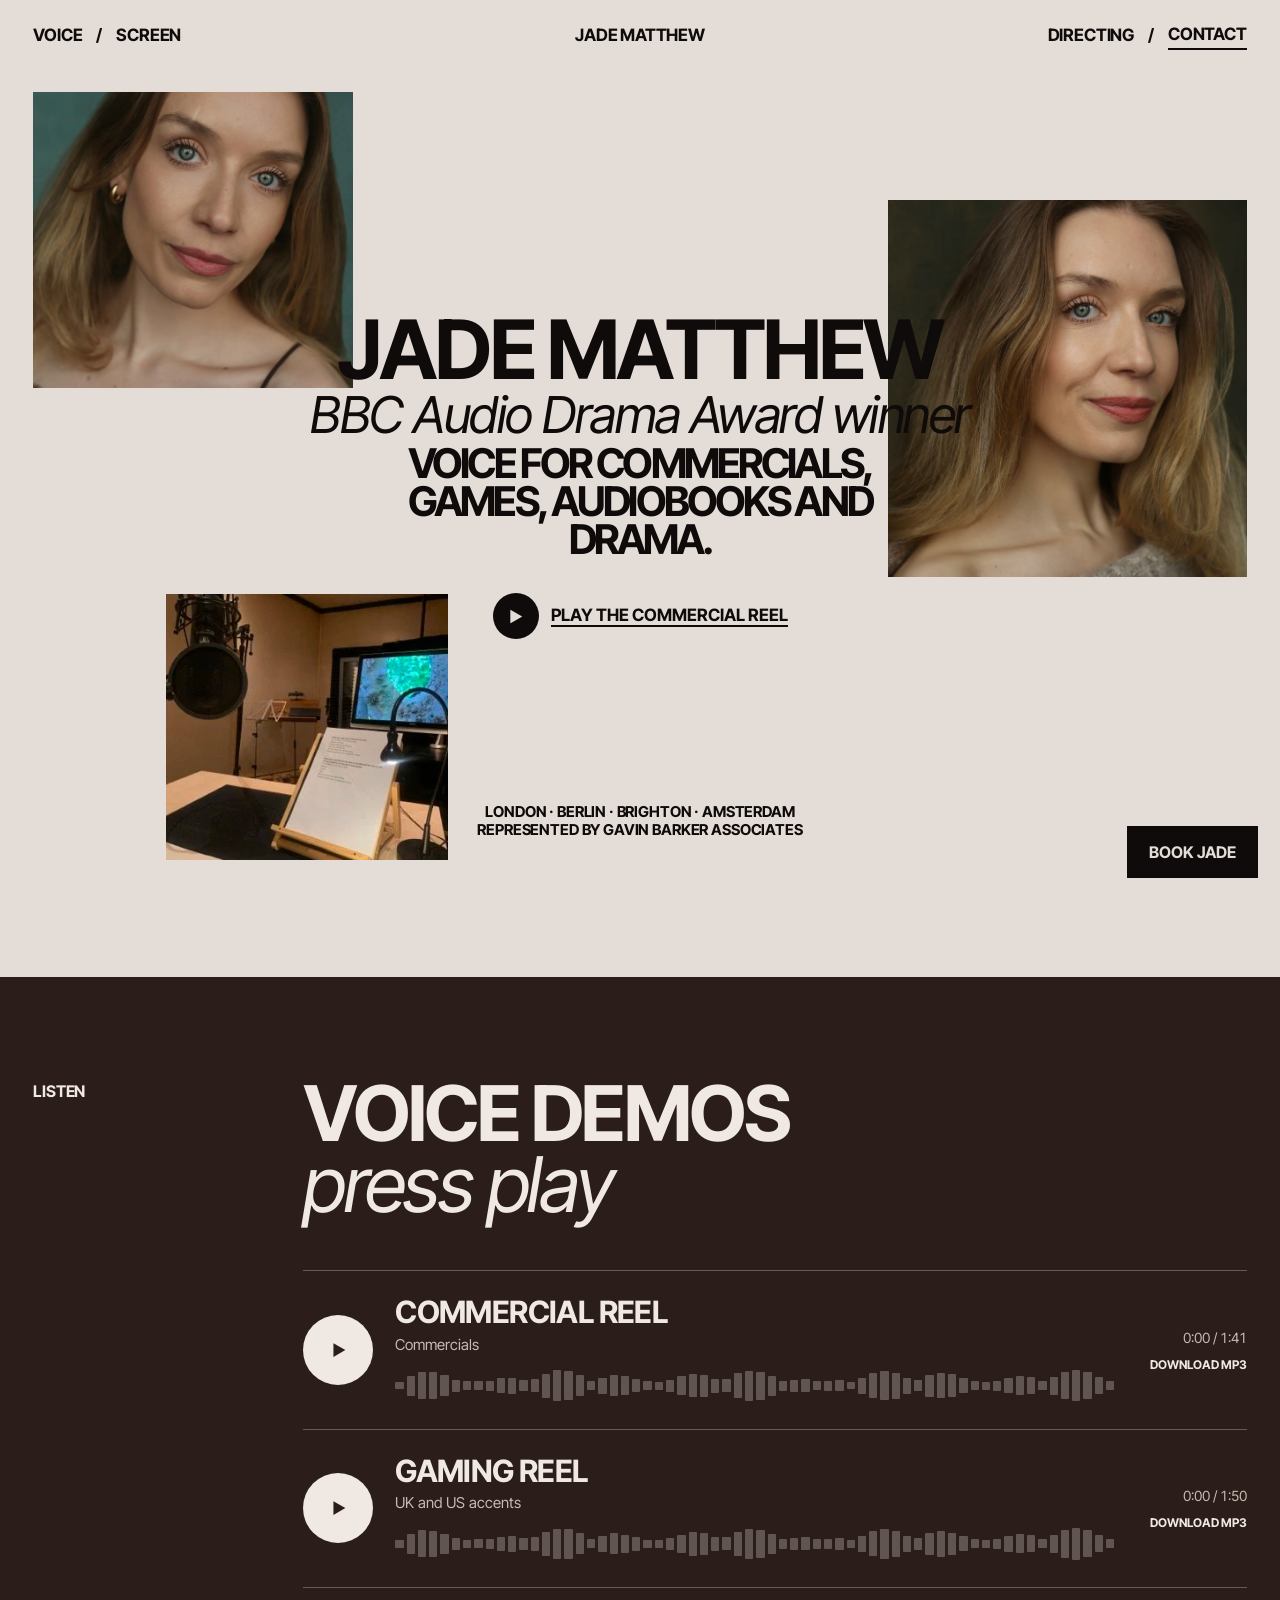
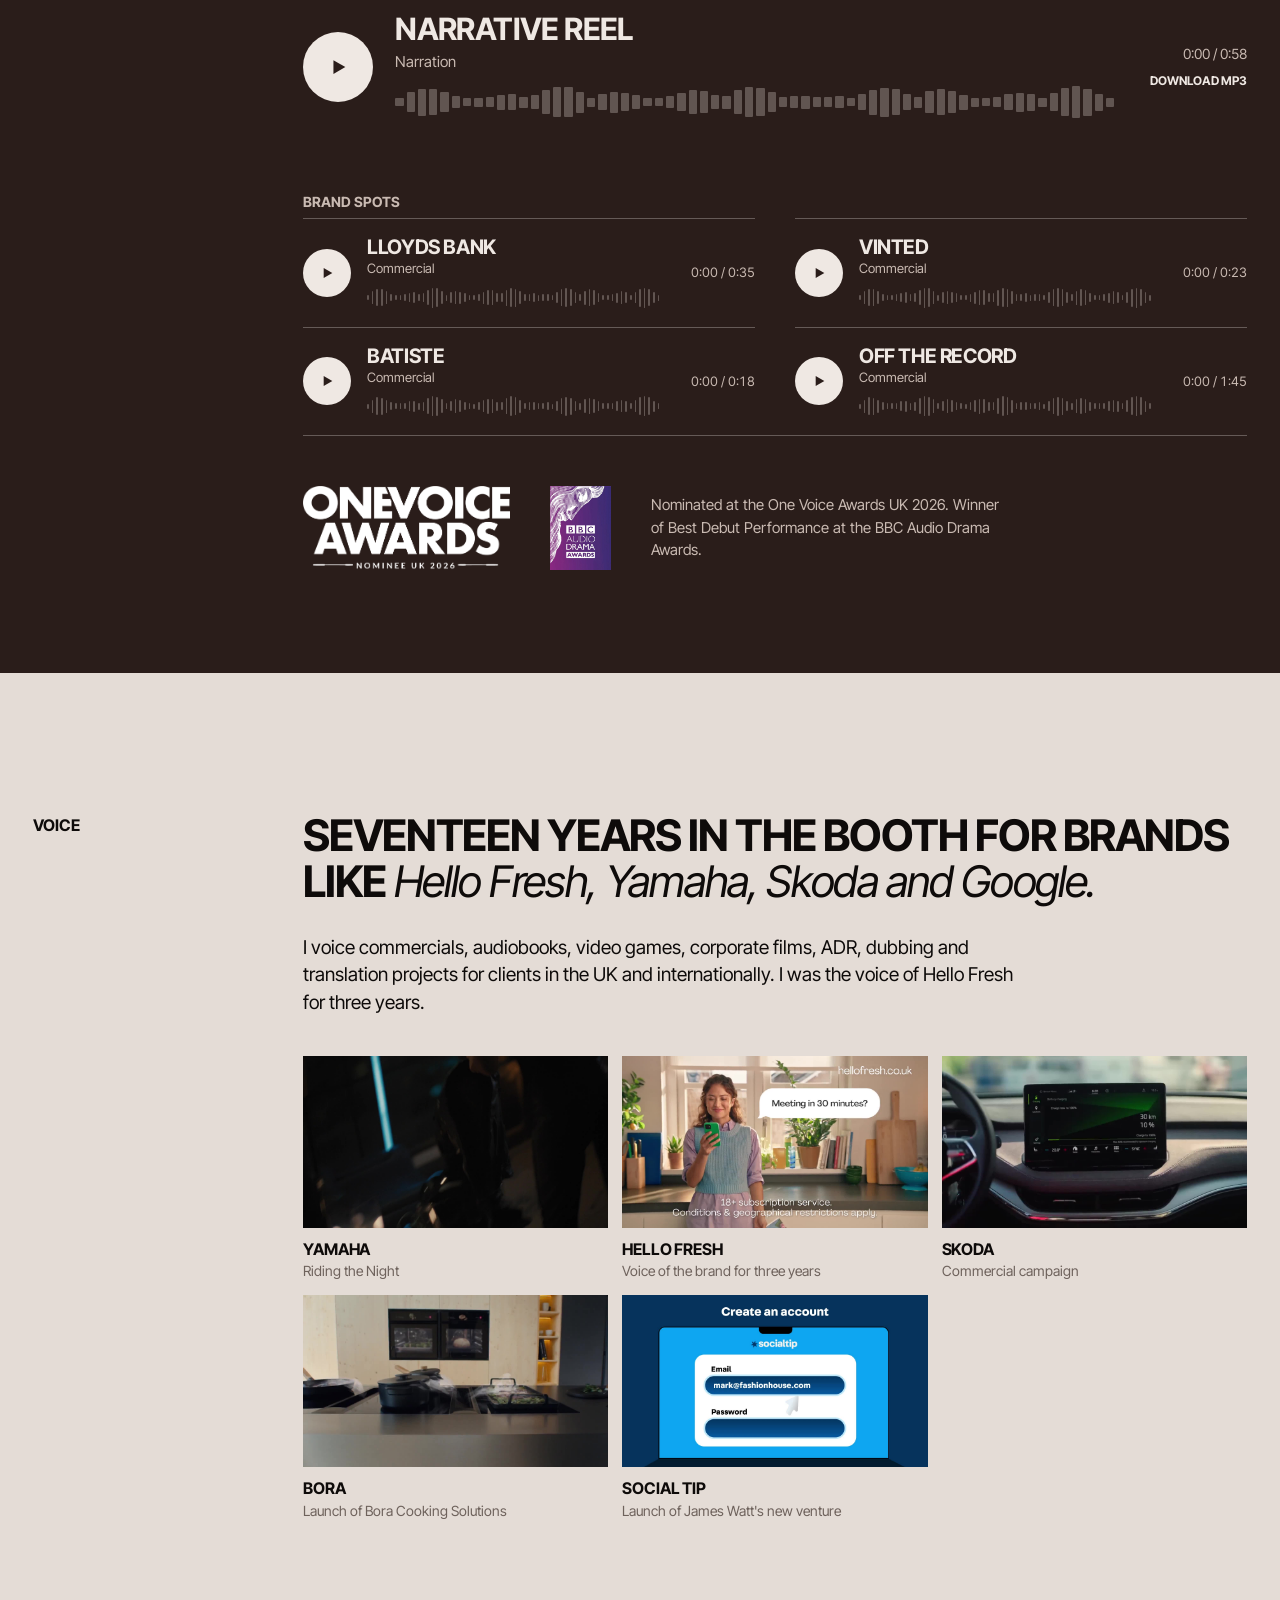
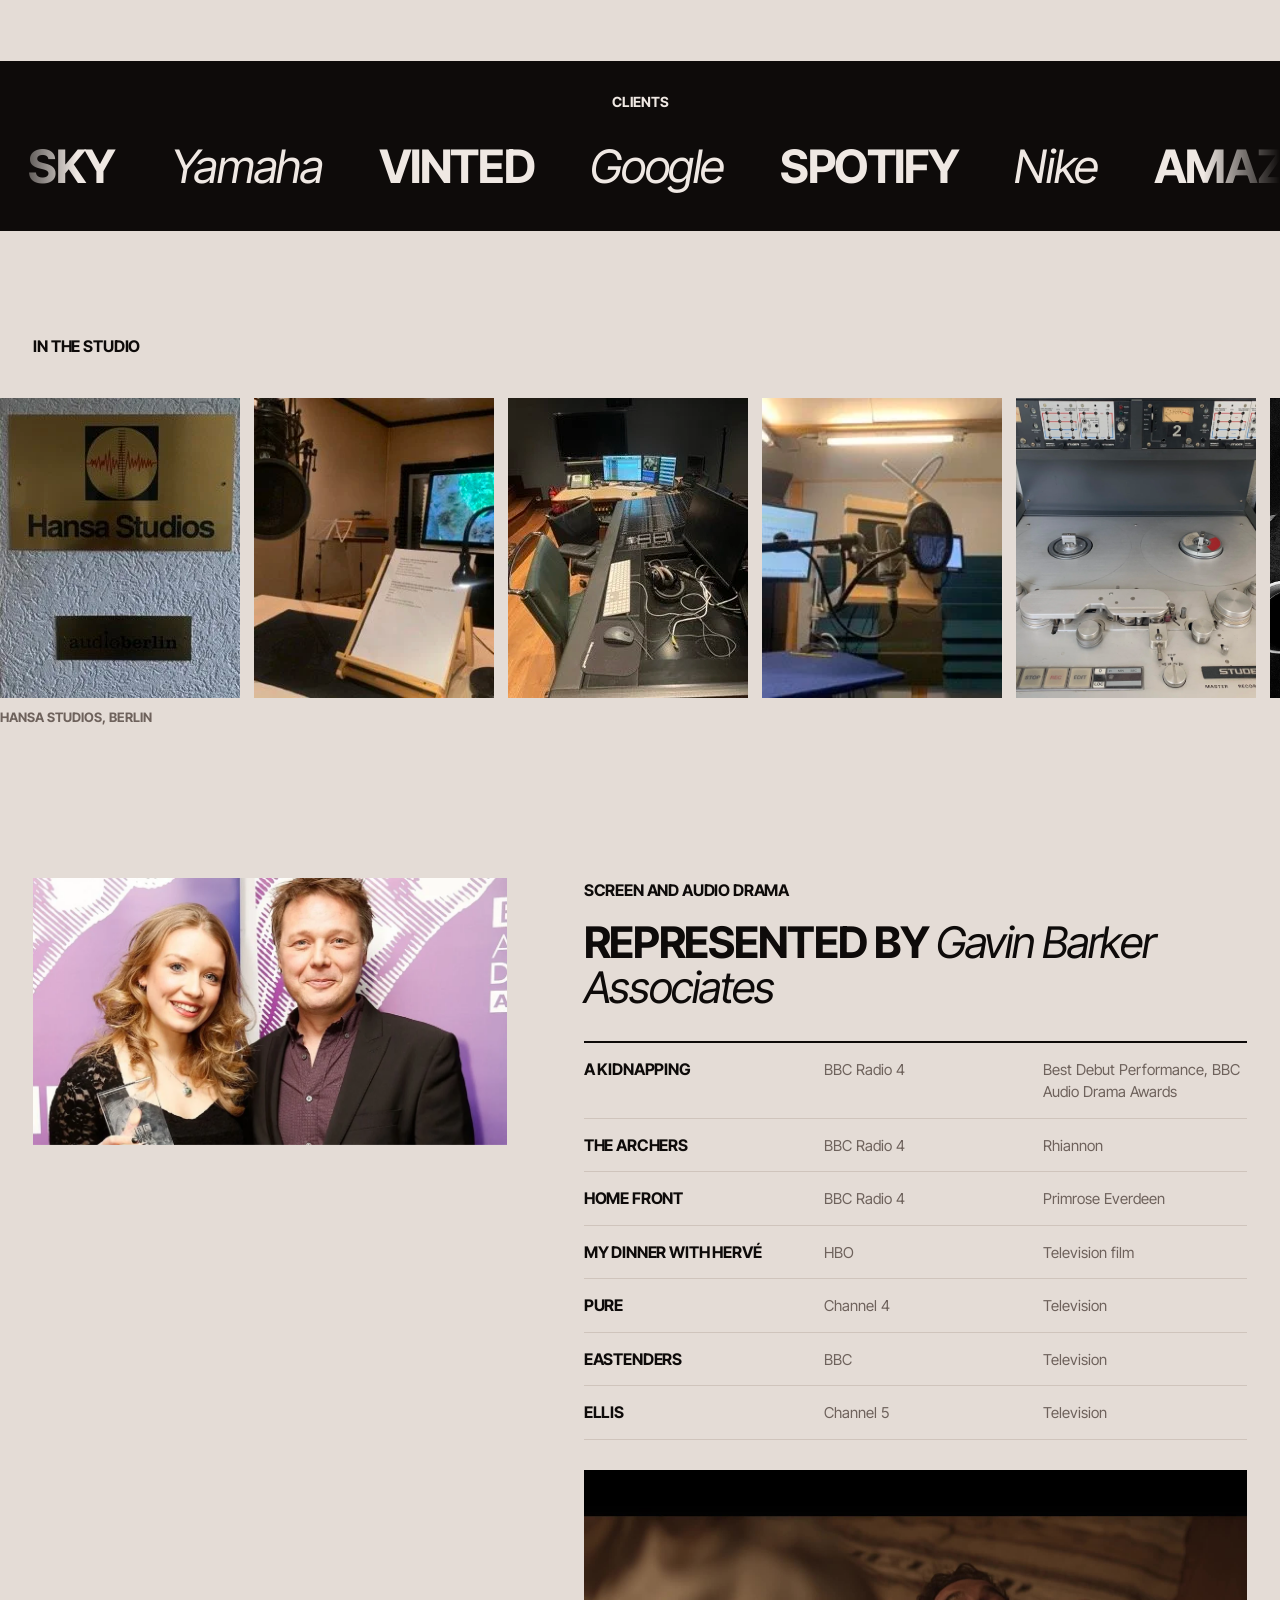
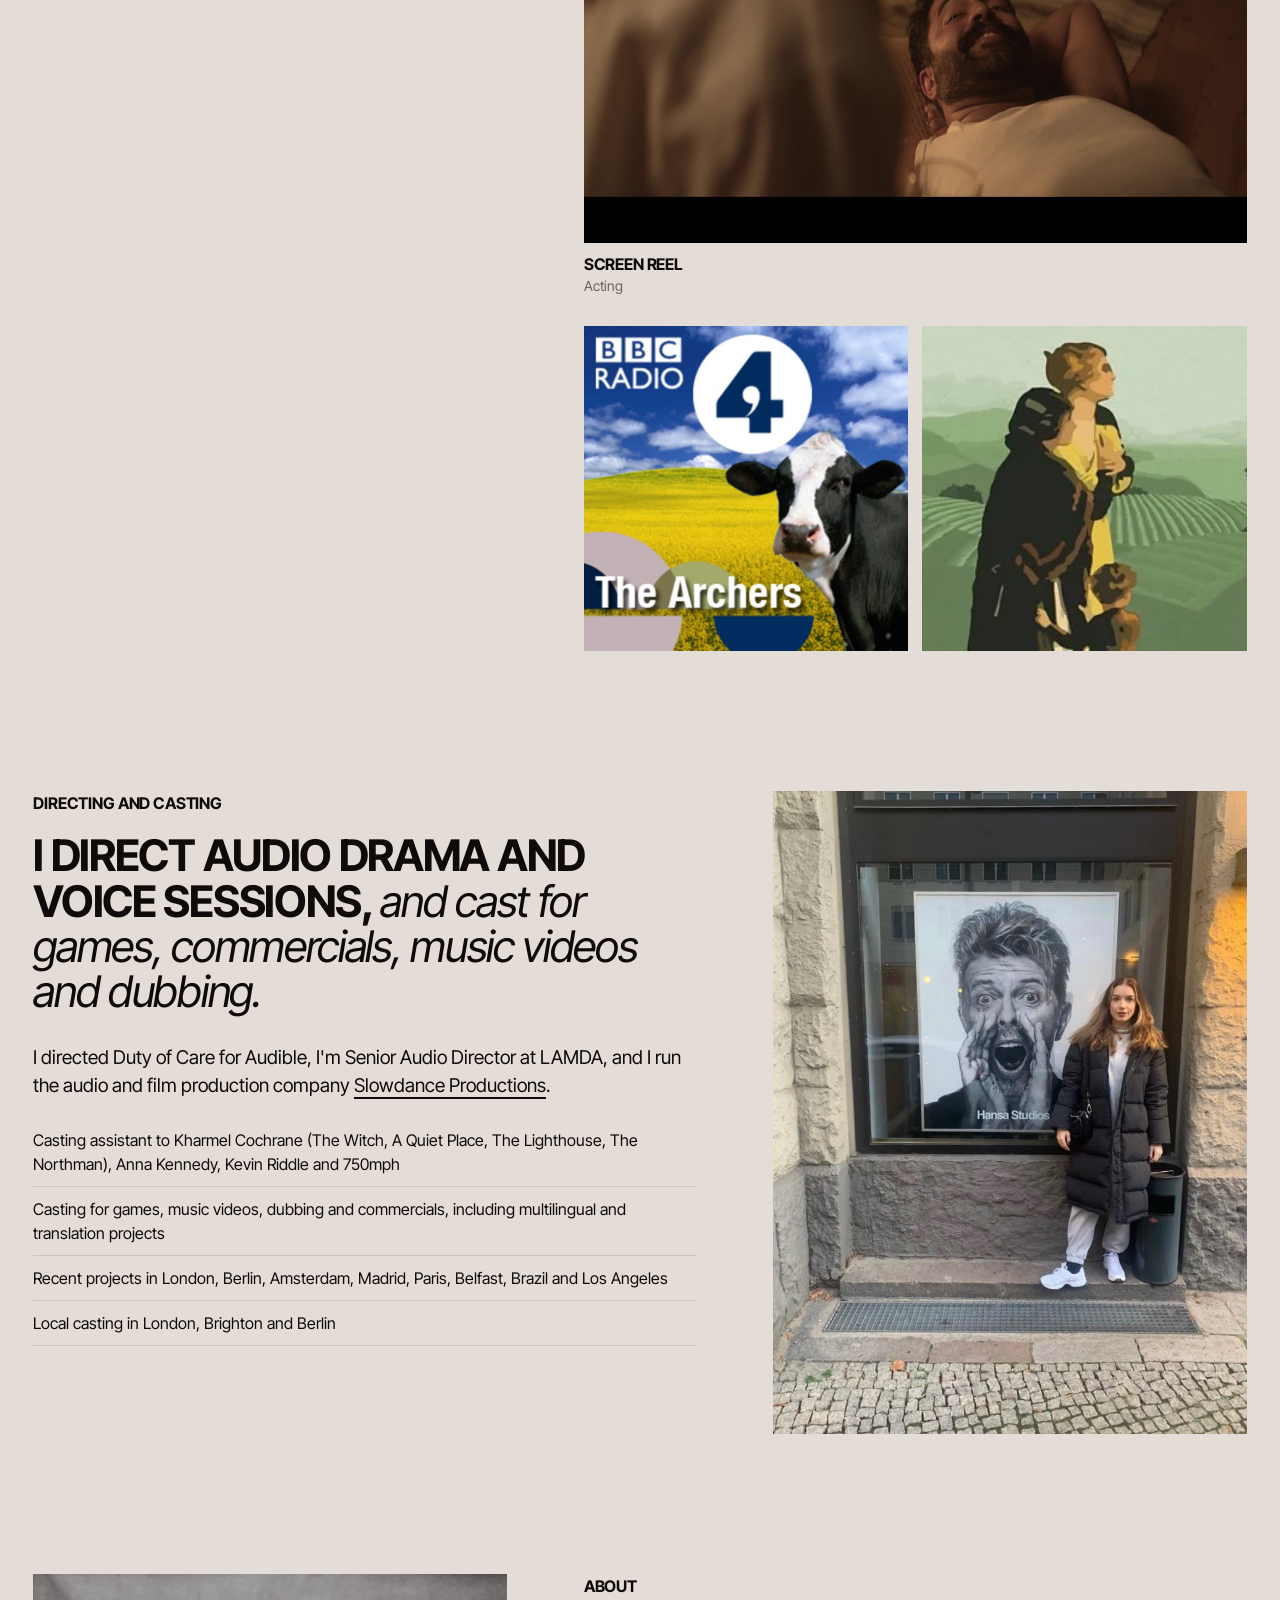
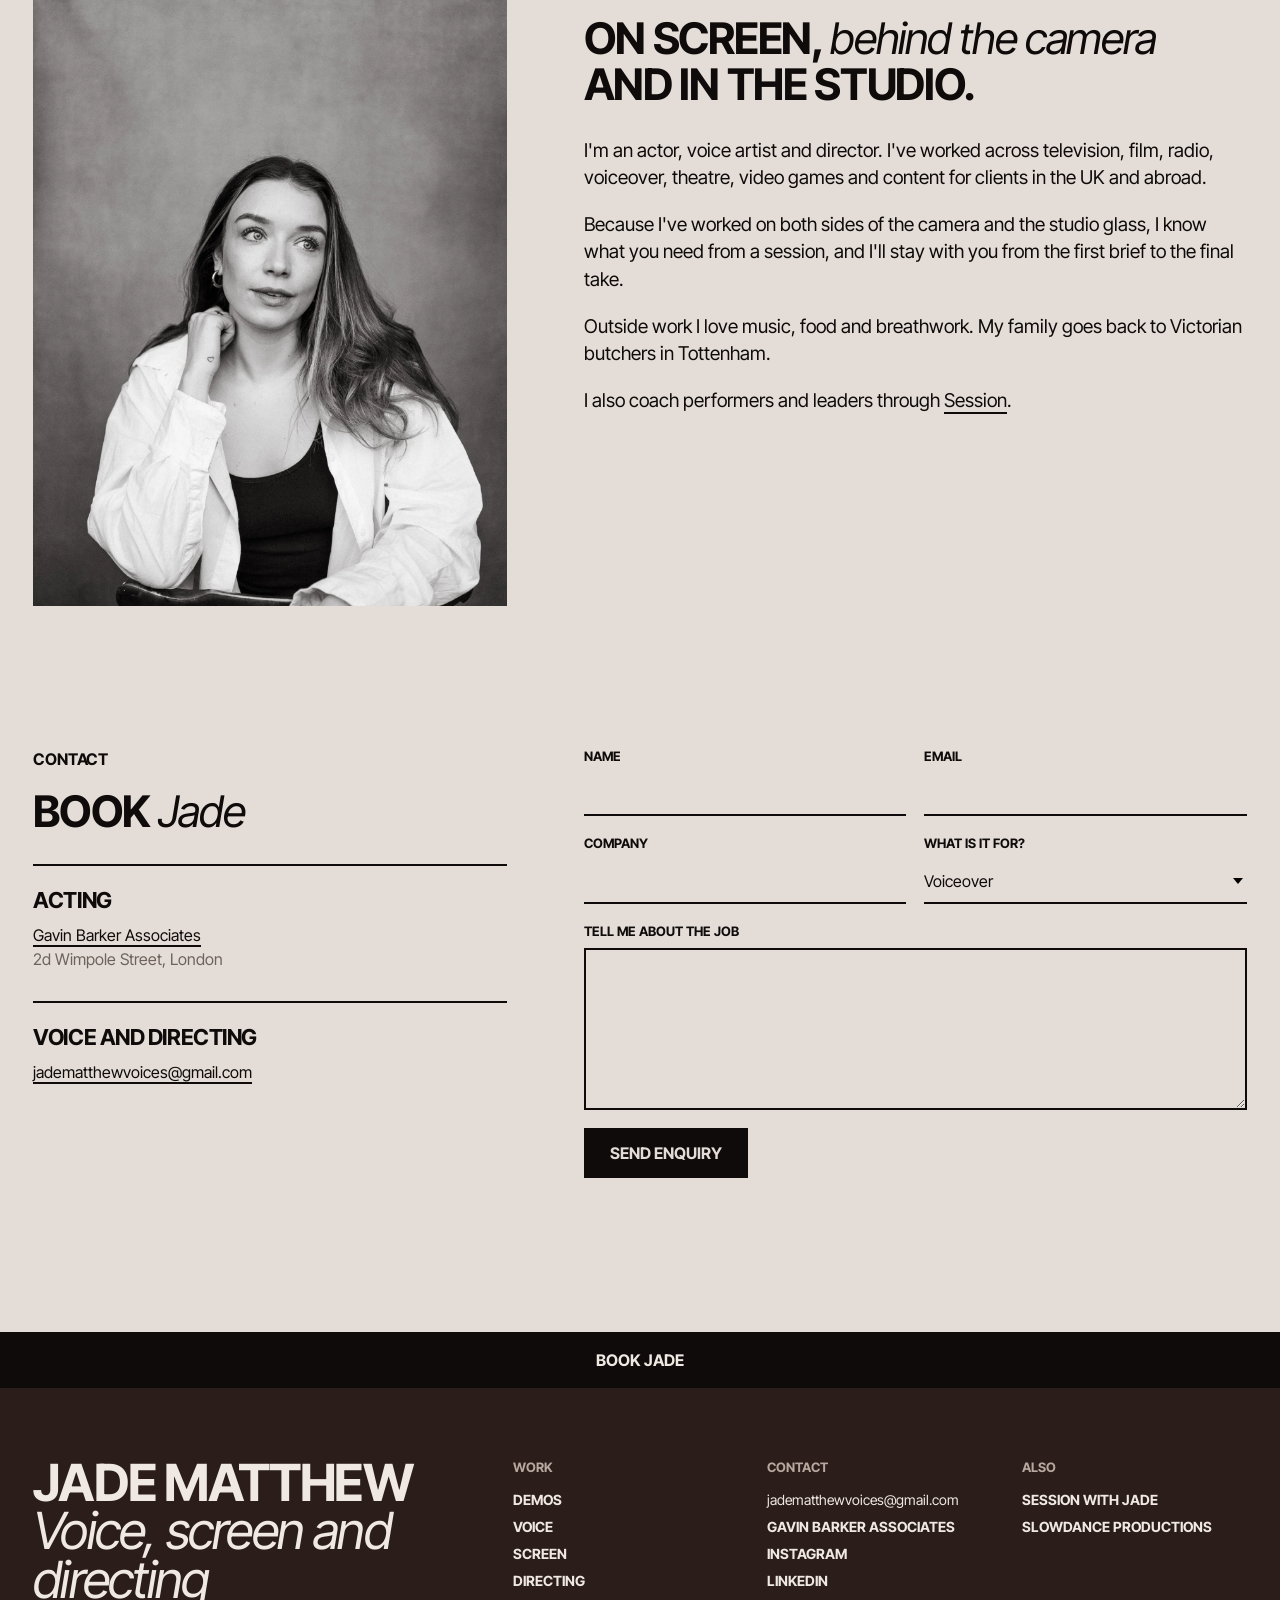
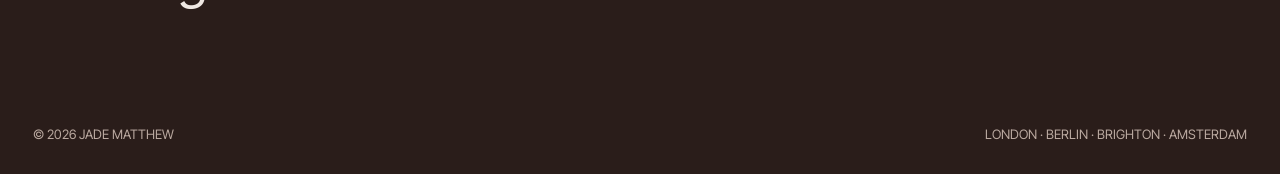
==== commit 562d6046: "Copy images into the site" ====
--- a/index.html
+++ b/index.html
@@ -7,7 +7,7 @@
 <meta name="description" content="BBC Audio Drama Award winning voice artist, actor and director. Commercial, gaming and narrative reels, screen credits and casting. Represented by Gavin Barker Associates.">
 <meta property="og:title" content="Jade Matthew · Voice artist, actor and director · London and Berlin">
 <meta property="og:description" content="BBC Audio Drama Award winning voice artist, actor and director. Commercial, gaming and narrative reels, screen credits and casting. Represented by Gavin Barker Associates.">
-<meta property="og:image" content="https://images.squarespace-cdn.com/content/v1/655c7f4793fcc243c60bab72/cfca4a6b-8adb-4455-a04c-2771d8c14644/headshot+new+3+%281%29.jpg?format=1200w">
+<meta property="og:image" content="https://www.jadematthew.co.uk/assets/img/headshot-3.jpg">
 <meta name="twitter:card" content="summary_large_image">
 <link rel="icon" href="assets/favicon.svg" type="image/svg+xml">
 <link rel="preconnect" href="https://fonts.googleapis.com">
@@ -42,9 +42,9 @@
 
   <section class="hero" style="padding-top:92px">
     <div class="stage">
-      <div class="pic p1"><img src="https://images.squarespace-cdn.com/content/v1/655c7f4793fcc243c60bab72/8c7c8bd6-b545-4d45-8db2-8ce2c8eeab4a/headshot+new+1+%281%29.jpg?format=1000w" alt="Jade Matthew" fetchpriority="high"></div>
-      <div class="pic p2"><img src="https://images.squarespace-cdn.com/content/v1/655c7f4793fcc243c60bab72/cfca4a6b-8adb-4455-a04c-2771d8c14644/headshot+new+3+%281%29.jpg?format=1200w" alt="Jade Matthew headshot"></div>
-      <div class="pic p3"><img src="https://images.squarespace-cdn.com/content/v1/655c7f4793fcc243c60bab72/29f53e1d-528b-46e5-a978-f1805aaaa6ec/IMG_8835+Small.jpeg?format=900w" alt="Script on the stand in a recording booth"></div>
+      <div class="pic p1"><img src="assets/img/headshot-1.jpg" alt="Jade Matthew" fetchpriority="high"></div>
+      <div class="pic p2"><img src="assets/img/headshot-3.jpg" alt="Jade Matthew headshot"></div>
+      <div class="pic p3"><img src="assets/img/studio-script.jpg" alt="Script on the stand in a recording booth"></div>
       <div class="copy">
         <h1>Jade Matthew<em>BBC Audio Drama Award winner</em><span class="small">Voice for commercials, games, audiobooks and drama.</span></h1>
         <button class="play-hero" type="button" data-play-reel><span class="dot">▶</span><span class="u">Play the commercial reel</span></button>
@@ -61,20 +61,20 @@
         <div class="player reveal" data-title="Commercial reel" data-seed="1">
           <button class="pbtn" type="button" aria-label="Play Commercial reel"><svg class="i-play" viewBox="0 0 24 24" fill="currentColor" aria-hidden="true"><path d="M7 4.5v15l13-7.5z"/></svg><svg class="i-pause" viewBox="0 0 24 24" fill="currentColor" aria-hidden="true"><path d="M6 4h4v16H6zM14 4h4v16h-4z"/></svg></button>
           <div class="pinfo"><h3>Commercial reel</h3><p>Commercials</p><div class="bar" aria-hidden="true"></div></div>
-          <div class="ptime"><span class="cur">0:00</span> / <span class="dur">0:00</span><a href="https://www.outspokenvoices.com/uploads/media/audio/0001/12/a8ed4c06eda8b6fe85af7dd2c56231d935464c9d.mp3" download>Download MP3</a></div>
-          <audio preload="metadata" src="https://www.outspokenvoices.com/uploads/media/audio/0001/12/a8ed4c06eda8b6fe85af7dd2c56231d935464c9d.mp3"></audio>
+          <div class="ptime"><span class="cur">0:00</span> / <span class="dur">0:00</span><a href="assets/audio/commercial-reel.mp3" download>Download MP3</a></div>
+          <audio preload="metadata" src="assets/audio/commercial-reel.mp3"></audio>
         </div>
         <div class="player reveal" data-title="Gaming reel" data-seed="2">
           <button class="pbtn" type="button" aria-label="Play Gaming reel"><svg class="i-play" viewBox="0 0 24 24" fill="currentColor" aria-hidden="true"><path d="M7 4.5v15l13-7.5z"/></svg><svg class="i-pause" viewBox="0 0 24 24" fill="currentColor" aria-hidden="true"><path d="M6 4h4v16H6zM14 4h4v16h-4z"/></svg></button>
           <div class="pinfo"><h3>Gaming reel</h3><p>UK and US accents</p><div class="bar" aria-hidden="true"></div></div>
-          <div class="ptime"><span class="cur">0:00</span> / <span class="dur">0:00</span><a href="https://lvb1.wpenginepowered.com/wp-content/uploads/JadeMatthew_UKUS-Gaming-reel.mp3" download>Download MP3</a></div>
-          <audio preload="metadata" src="https://lvb1.wpenginepowered.com/wp-content/uploads/JadeMatthew_UKUS-Gaming-reel.mp3"></audio>
+          <div class="ptime"><span class="cur">0:00</span> / <span class="dur">0:00</span><a href="assets/audio/gaming-reel.mp3" download>Download MP3</a></div>
+          <audio preload="metadata" src="assets/audio/gaming-reel.mp3"></audio>
         </div>
         <div class="player reveal" data-title="Narrative reel" data-seed="3">
           <button class="pbtn" type="button" aria-label="Play Narrative reel"><svg class="i-play" viewBox="0 0 24 24" fill="currentColor" aria-hidden="true"><path d="M7 4.5v15l13-7.5z"/></svg><svg class="i-pause" viewBox="0 0 24 24" fill="currentColor" aria-hidden="true"><path d="M6 4h4v16H6zM14 4h4v16h-4z"/></svg></button>
           <div class="pinfo"><h3>Narrative reel</h3><p>Narration</p><div class="bar" aria-hidden="true"></div></div>
-          <div class="ptime"><span class="cur">0:00</span> / <span class="dur">0:00</span><a href="https://lvb1.wpenginepowered.com/wp-content/uploads/257029-4-Jade-Matthews-Narrative.mp3" download>Download MP3</a></div>
-          <audio preload="metadata" src="https://lvb1.wpenginepowered.com/wp-content/uploads/257029-4-Jade-Matthews-Narrative.mp3"></audio>
+          <div class="ptime"><span class="cur">0:00</span> / <span class="dur">0:00</span><a href="assets/audio/narrative-reel.mp3" download>Download MP3</a></div>
+          <audio preload="metadata" src="assets/audio/narrative-reel.mp3"></audio>
         </div>
         <p class="spots-lab reveal">Brand spots</p>
         <div class="spots">
@@ -82,30 +82,30 @@
           <button class="pbtn" type="button" aria-label="Play Lloyds Bank"><svg class="i-play" viewBox="0 0 24 24" fill="currentColor" aria-hidden="true"><path d="M7 4.5v15l13-7.5z"/></svg><svg class="i-pause" viewBox="0 0 24 24" fill="currentColor" aria-hidden="true"><path d="M6 4h4v16H6zM14 4h4v16h-4z"/></svg></button>
           <div class="pinfo"><h3>Lloyds Bank</h3><p>Commercial</p><div class="bar" aria-hidden="true"></div></div>
           <div class="ptime"><span class="cur">0:00</span> / <span class="dur">0:00</span></div>
-          <audio preload="metadata" src="https://lvb1.wpenginepowered.com/wp-content/uploads/Jade-Matthew-Lloyds-Bank.mp3"></audio>
+          <audio preload="metadata" src="assets/audio/lloyds-bank.mp3"></audio>
         </div>
         <div class="player sm reveal" data-title="Vinted" data-seed="5">
           <button class="pbtn" type="button" aria-label="Play Vinted"><svg class="i-play" viewBox="0 0 24 24" fill="currentColor" aria-hidden="true"><path d="M7 4.5v15l13-7.5z"/></svg><svg class="i-pause" viewBox="0 0 24 24" fill="currentColor" aria-hidden="true"><path d="M6 4h4v16H6zM14 4h4v16h-4z"/></svg></button>
           <div class="pinfo"><h3>Vinted</h3><p>Commercial</p><div class="bar" aria-hidden="true"></div></div>
           <div class="ptime"><span class="cur">0:00</span> / <span class="dur">0:00</span></div>
-          <audio preload="metadata" src="https://lvb1.wpenginepowered.com/wp-content/uploads/Jade-Matthew-Vinted-.mp3"></audio>
+          <audio preload="metadata" src="assets/audio/vinted.mp3"></audio>
         </div>
         <div class="player sm reveal" data-title="Batiste" data-seed="6">
           <button class="pbtn" type="button" aria-label="Play Batiste"><svg class="i-play" viewBox="0 0 24 24" fill="currentColor" aria-hidden="true"><path d="M7 4.5v15l13-7.5z"/></svg><svg class="i-pause" viewBox="0 0 24 24" fill="currentColor" aria-hidden="true"><path d="M6 4h4v16H6zM14 4h4v16h-4z"/></svg></button>
           <div class="pinfo"><h3>Batiste</h3><p>Commercial</p><div class="bar" aria-hidden="true"></div></div>
           <div class="ptime"><span class="cur">0:00</span> / <span class="dur">0:00</span></div>
-          <audio preload="metadata" src="https://lvb1.wpenginepowered.com/wp-content/uploads/Jade-Matthew-Batiste-mp3.mp3"></audio>
+          <audio preload="metadata" src="assets/audio/batiste.mp3"></audio>
         </div>
         <div class="player sm reveal" data-title="Off the Record" data-seed="7">
           <button class="pbtn" type="button" aria-label="Play Off the Record"><svg class="i-play" viewBox="0 0 24 24" fill="currentColor" aria-hidden="true"><path d="M7 4.5v15l13-7.5z"/></svg><svg class="i-pause" viewBox="0 0 24 24" fill="currentColor" aria-hidden="true"><path d="M6 4h4v16H6zM14 4h4v16h-4z"/></svg></button>
           <div class="pinfo"><h3>Off the Record</h3><p>Commercial</p><div class="bar" aria-hidden="true"></div></div>
           <div class="ptime"><span class="cur">0:00</span> / <span class="dur">0:00</span></div>
-          <audio preload="metadata" src="https://lvb1.wpenginepowered.com/wp-content/uploads/offr-mixdown.mp3"></audio>
+          <audio preload="metadata" src="assets/audio/off-the-record.mp3"></audio>
         </div>
         </div>
         <div class="badges reveal">
-          <img class="ova" src="https://images.squarespace-cdn.com/content/v1/655c7f4793fcc243c60bab72/63ac7b24-4c77-4265-90be-36c90778c8be/OVAUK26+Nominee+Badge_Black+Only.png?format=500w" alt="One Voice Awards UK 2026 nominee">
-          <img src="https://images.squarespace-cdn.com/content/v1/655c7f4793fcc243c60bab72/4065eee2-e520-47d4-bdbb-5c99a8ea871e/bbcaudiodrama.jpg?format=400w" alt="BBC Audio Drama Awards">
+          <img class="ova" src="assets/img/ova-nominee.png" alt="One Voice Awards UK 2026 nominee">
+          <img src="assets/img/bbc-audio-drama-awards.jpg" alt="BBC Audio Drama Awards">
           <p>Nominated at the One Voice Awards UK 2026. Winner of Best Debut Performance at the BBC Audio Drama Awards.</p>
         </div>
       </div>
@@ -120,23 +120,23 @@
         <p class="lede reveal">I voice commercials, audiobooks, video games, corporate films, ADR, dubbing and translation projects for clients in the UK and internationally. I was the voice of Hello Fresh for three years.</p>
         <div class="vgrid">
         <button class="vcard reveal" type="button" data-video="assets/video/yamaha.mp4">
-          <div class="th"><img src="https://video.squarespace-cdn.com/content/v1/655c7f4793fcc243c60bab72/3492c799-06c8-4136-8cd5-37cc0795a0f8/thumbnail" alt="Still from Yamaha" loading="lazy"><span class="pl"><svg viewBox="0 0 24 24" fill="currentColor" aria-hidden="true"><path d="M7 4.5v15l13-7.5z"/></svg></span></div>
+          <div class="th"><img src="assets/img/thumb-yamaha.webp" alt="Still from Yamaha" loading="lazy"><span class="pl"><svg viewBox="0 0 24 24" fill="currentColor" aria-hidden="true"><path d="M7 4.5v15l13-7.5z"/></svg></span></div>
           <div class="vt">Yamaha</div><div class="vs">Riding the Night</div>
         </button>
         <button class="vcard reveal" type="button" data-video="assets/video/hello-fresh.mp4">
-          <div class="th"><img src="https://video.squarespace-cdn.com/content/v1/655c7f4793fcc243c60bab72/6f0d4008-b2ba-4bc7-88c5-ec7f7173eaaf/thumbnail" alt="Still from Hello Fresh" loading="lazy"><span class="pl"><svg viewBox="0 0 24 24" fill="currentColor" aria-hidden="true"><path d="M7 4.5v15l13-7.5z"/></svg></span></div>
+          <div class="th"><img src="assets/img/thumb-hellofresh.webp" alt="Still from Hello Fresh" loading="lazy"><span class="pl"><svg viewBox="0 0 24 24" fill="currentColor" aria-hidden="true"><path d="M7 4.5v15l13-7.5z"/></svg></span></div>
           <div class="vt">Hello Fresh</div><div class="vs">Voice of the brand for three years</div>
         </button>
         <button class="vcard reveal" type="button" data-video="assets/video/skoda.mp4">
-          <div class="th"><img src="https://video.squarespace-cdn.com/content/v1/655c7f4793fcc243c60bab72/4c3a180e-6504-4ca5-b5da-edb795f2e7b2/thumbnail" alt="Still from Skoda" loading="lazy"><span class="pl"><svg viewBox="0 0 24 24" fill="currentColor" aria-hidden="true"><path d="M7 4.5v15l13-7.5z"/></svg></span></div>
+          <div class="th"><img src="assets/img/thumb-skoda.webp" alt="Still from Skoda" loading="lazy"><span class="pl"><svg viewBox="0 0 24 24" fill="currentColor" aria-hidden="true"><path d="M7 4.5v15l13-7.5z"/></svg></span></div>
           <div class="vt">Skoda</div><div class="vs">Commercial campaign</div>
         </button>
         <button class="vcard reveal" type="button" data-video="assets/video/bora.mp4">
-          <div class="th"><img src="https://video.squarespace-cdn.com/content/v1/655c7f4793fcc243c60bab72/85426557-fdd3-4845-aa70-c1e65869df1a/thumbnail" alt="Still from Bora" loading="lazy"><span class="pl"><svg viewBox="0 0 24 24" fill="currentColor" aria-hidden="true"><path d="M7 4.5v15l13-7.5z"/></svg></span></div>
+          <div class="th"><img src="assets/img/thumb-bora.webp" alt="Still from Bora" loading="lazy"><span class="pl"><svg viewBox="0 0 24 24" fill="currentColor" aria-hidden="true"><path d="M7 4.5v15l13-7.5z"/></svg></span></div>
           <div class="vt">Bora</div><div class="vs">Launch of Bora Cooking Solutions</div>
         </button>
         <button class="vcard reveal" type="button" data-video="assets/video/social-tip.mp4">
-          <div class="th"><img src="https://video.squarespace-cdn.com/content/v1/655c7f4793fcc243c60bab72/84dc003d-2062-4d90-85b7-d5c60edd5b75/thumbnail" alt="Still from Social Tip" loading="lazy"><span class="pl"><svg viewBox="0 0 24 24" fill="currentColor" aria-hidden="true"><path d="M7 4.5v15l13-7.5z"/></svg></span></div>
+          <div class="th"><img src="assets/img/thumb-socialtip.webp" alt="Still from Social Tip" loading="lazy"><span class="pl"><svg viewBox="0 0 24 24" fill="currentColor" aria-hidden="true"><path d="M7 4.5v15l13-7.5z"/></svg></span></div>
           <div class="vt">Social Tip</div><div class="vs">Launch of James Watt&#x27;s new venture</div>
         </button>
         </div>
@@ -152,21 +152,21 @@
   <section id="studio" style="padding-top:clamp(70px,8vw,110px)">
     <div class="wrap"><p class="lab">In the studio</p></div>
     <div class="strip">
-      <figure><img src="https://images.squarespace-cdn.com/content/v1/655c7f4793fcc243c60bab72/b4832c26-4d00-4788-84d7-85704521e055/IMG_2992+Small.jpeg?format=800w" alt="Hansa Studios, Berlin" loading="lazy"><figcaption>Hansa Studios, Berlin</figcaption></figure>
-      <figure><img src="https://images.squarespace-cdn.com/content/v1/655c7f4793fcc243c60bab72/29f53e1d-528b-46e5-a978-f1805aaaa6ec/IMG_8835+Small.jpeg?format=800w" alt="In the studio" loading="lazy"></figure>
-      <figure><img src="https://images.squarespace-cdn.com/content/v1/655c7f4793fcc243c60bab72/c103cfc5-d620-4d30-8305-e6b0c806df02/IMG_0945+Small.jpeg?format=800w" alt="In the studio" loading="lazy"></figure>
-      <figure><img src="https://images.squarespace-cdn.com/content/v1/655c7f4793fcc243c60bab72/5b4d91ca-101d-4238-ba20-7af4305dbf5a/IMG_2573+Small.jpeg?format=800w" alt="In the studio" loading="lazy"></figure>
-      <figure><img src="https://images.squarespace-cdn.com/content/v1/655c7f4793fcc243c60bab72/863ec47e-566e-486c-ba23-4a7dea26e58b/IMG_7690.jpg?format=800w" alt="In the studio" loading="lazy"></figure>
-      <figure><img src="https://images.squarespace-cdn.com/content/v1/655c7f4793fcc243c60bab72/be712a5f-b61e-464b-a318-6e2626fd6a91/D634677E-49B6-4837-9812-42400E631D64.jpg?format=800w" alt="In the studio" loading="lazy"></figure>
-      <figure><img src="https://images.squarespace-cdn.com/content/v1/655c7f4793fcc243c60bab72/f9217cf3-b726-405d-af4e-d0ed546c6e17/IMG_6760+Small.jpeg?format=800w" alt="In the studio" loading="lazy"></figure>
-      <figure><img src="https://images.squarespace-cdn.com/content/v1/655c7f4793fcc243c60bab72/bcc74586-b2b6-4c94-8037-5fe3fa9e62c0/IMG_7351.PNG?format=800w" alt="In the studio" loading="lazy"></figure>
-      <figure><img src="https://images.squarespace-cdn.com/content/v1/655c7f4793fcc243c60bab72/42b8c1c6-954f-452d-b840-51616d10974a/IMG_2332+Small.jpeg?format=800w" alt="In the studio" loading="lazy"></figure>
+      <figure><img src="assets/img/studio-hansa.jpg" alt="Hansa Studios, Berlin" loading="lazy"><figcaption>Hansa Studios, Berlin</figcaption></figure>
+      <figure><img src="assets/img/studio-script.jpg" alt="In the studio" loading="lazy"></figure>
+      <figure><img src="assets/img/studio-desk.jpg" alt="In the studio" loading="lazy"></figure>
+      <figure><img src="assets/img/studio-mic.jpg" alt="In the studio" loading="lazy"></figure>
+      <figure><img src="assets/img/studio-tape.jpg" alt="In the studio" loading="lazy"></figure>
+      <figure><img src="assets/img/scripts.jpg" alt="In the studio" loading="lazy"></figure>
+      <figure><img src="assets/img/studio-live-room.jpg" alt="In the studio" loading="lazy"></figure>
+      <figure><img src="assets/img/studio-vintage.png" alt="In the studio" loading="lazy"></figure>
+      <figure><img src="assets/img/studio-window.jpg" alt="In the studio" loading="lazy"></figure>
     </div>
   </section>
 
   <section id="screen">
     <div class="wrap split">
-      <div class="reveal"><img src="https://images.squarespace-cdn.com/content/v1/655c7f4793fcc243c60bab72/070e8c30-5666-4daa-9faa-9485af965033/awards.jpeg?format=1200w" alt="Jade Matthew at the BBC Audio Drama Awards"></div>
+      <div class="reveal"><img src="assets/img/award-night.jpg" alt="Jade Matthew at the BBC Audio Drama Awards"></div>
       <div>
         <p class="lab">Screen and audio drama</p>
         <p class="big reveal">Represented by <em><a href="https://www.gavinbarkerassociates.co.uk" target="_blank" rel="noopener">Gavin Barker Associates</a></em></p>
@@ -181,13 +181,13 @@
         </ul>
         <div class="vgrid" style="grid-template-columns:1fr;margin-top:0">
         <button class="vcard reveal" type="button" data-video="assets/video/screen-reel.mp4">
-          <div class="th"><img src="https://video.squarespace-cdn.com/content/v1/655c7f4793fcc243c60bab72/56f26c18-54ec-407c-9a2c-8973f04e9b58/thumbnail" alt="Still from Screen reel" loading="lazy"><span class="pl"><svg viewBox="0 0 24 24" fill="currentColor" aria-hidden="true"><path d="M7 4.5v15l13-7.5z"/></svg></span></div>
+          <div class="th"><img src="assets/img/thumb-screen-reel.webp" alt="Still from Screen reel" loading="lazy"><span class="pl"><svg viewBox="0 0 24 24" fill="currentColor" aria-hidden="true"><path d="M7 4.5v15l13-7.5z"/></svg></span></div>
           <div class="vt">Screen reel</div><div class="vs">Acting</div>
         </button>
         </div>
         <div class="art">
-          <img src="https://images.squarespace-cdn.com/content/v1/655c7f4793fcc243c60bab72/ffd009fa-9936-4946-9b0c-6aae08e67ecc/the+archers.jpg?format=700w" alt="The Archers, BBC Radio 4" loading="lazy">
-          <img src="https://images.squarespace-cdn.com/content/v1/655c7f4793fcc243c60bab72/b08aced7-69f7-4ace-b8d4-8c61af5325e0/homefront.jpg?format=700w" alt="Home Front, BBC Radio 4" loading="lazy">
+          <img src="assets/img/the-archers.jpg" alt="The Archers, BBC Radio 4" loading="lazy">
+          <img src="assets/img/home-front.jpg" alt="Home Front, BBC Radio 4" loading="lazy">
         </div>
       </div>
     </div>
@@ -206,13 +206,13 @@
           <li>Local casting in London, Brighton and Berlin</li>
         </ul>
       </div>
-      <div class="reveal"><img src="https://images.squarespace-cdn.com/content/v1/655c7f4793fcc243c60bab72/2d8caa6b-a850-4e2a-87d5-de991749111c/IMG_3264.jpg?format=1200w" alt="Jade Matthew in Berlin" loading="lazy"></div>
+      <div class="reveal"><img src="assets/img/directing.jpg" alt="Jade Matthew in Berlin" loading="lazy"></div>
     </div>
   </section>
 
   <section id="about">
     <div class="wrap split">
-      <div class="reveal"><img src="https://images.squarespace-cdn.com/content/v1/655c7f4793fcc243c60bab72/c174b965-e887-4578-a93c-472204d40ec9/JADE+MATTHEW+VOICEOVER+ARTIST+BW+1+%281%29+%281%29.jpg?format=1200w" alt="Jade Matthew" loading="lazy"></div>
+      <div class="reveal"><img src="assets/img/headshot-bw.jpg" alt="Jade Matthew" loading="lazy"></div>
       <div>
         <p class="lab">About</p>
         <p class="big reveal">On screen, <em>behind the camera</em> and in the studio.</p>
